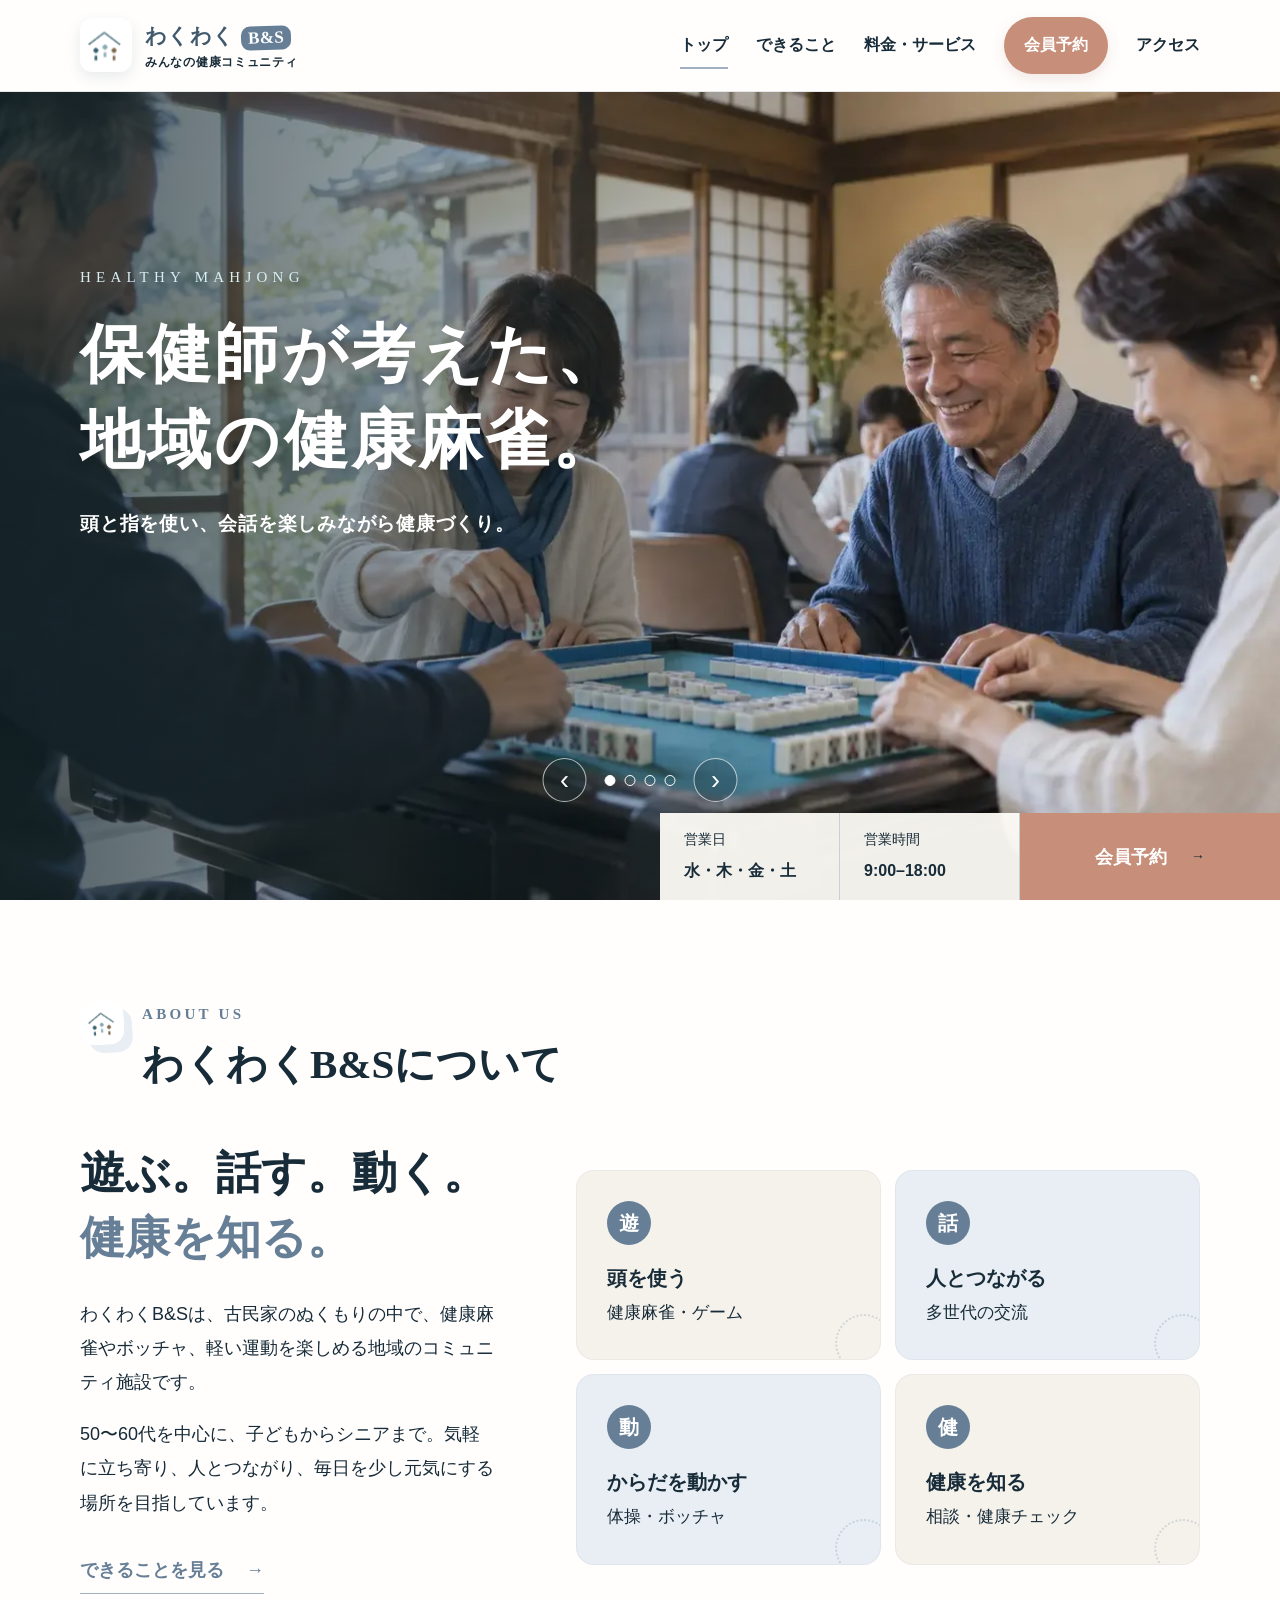
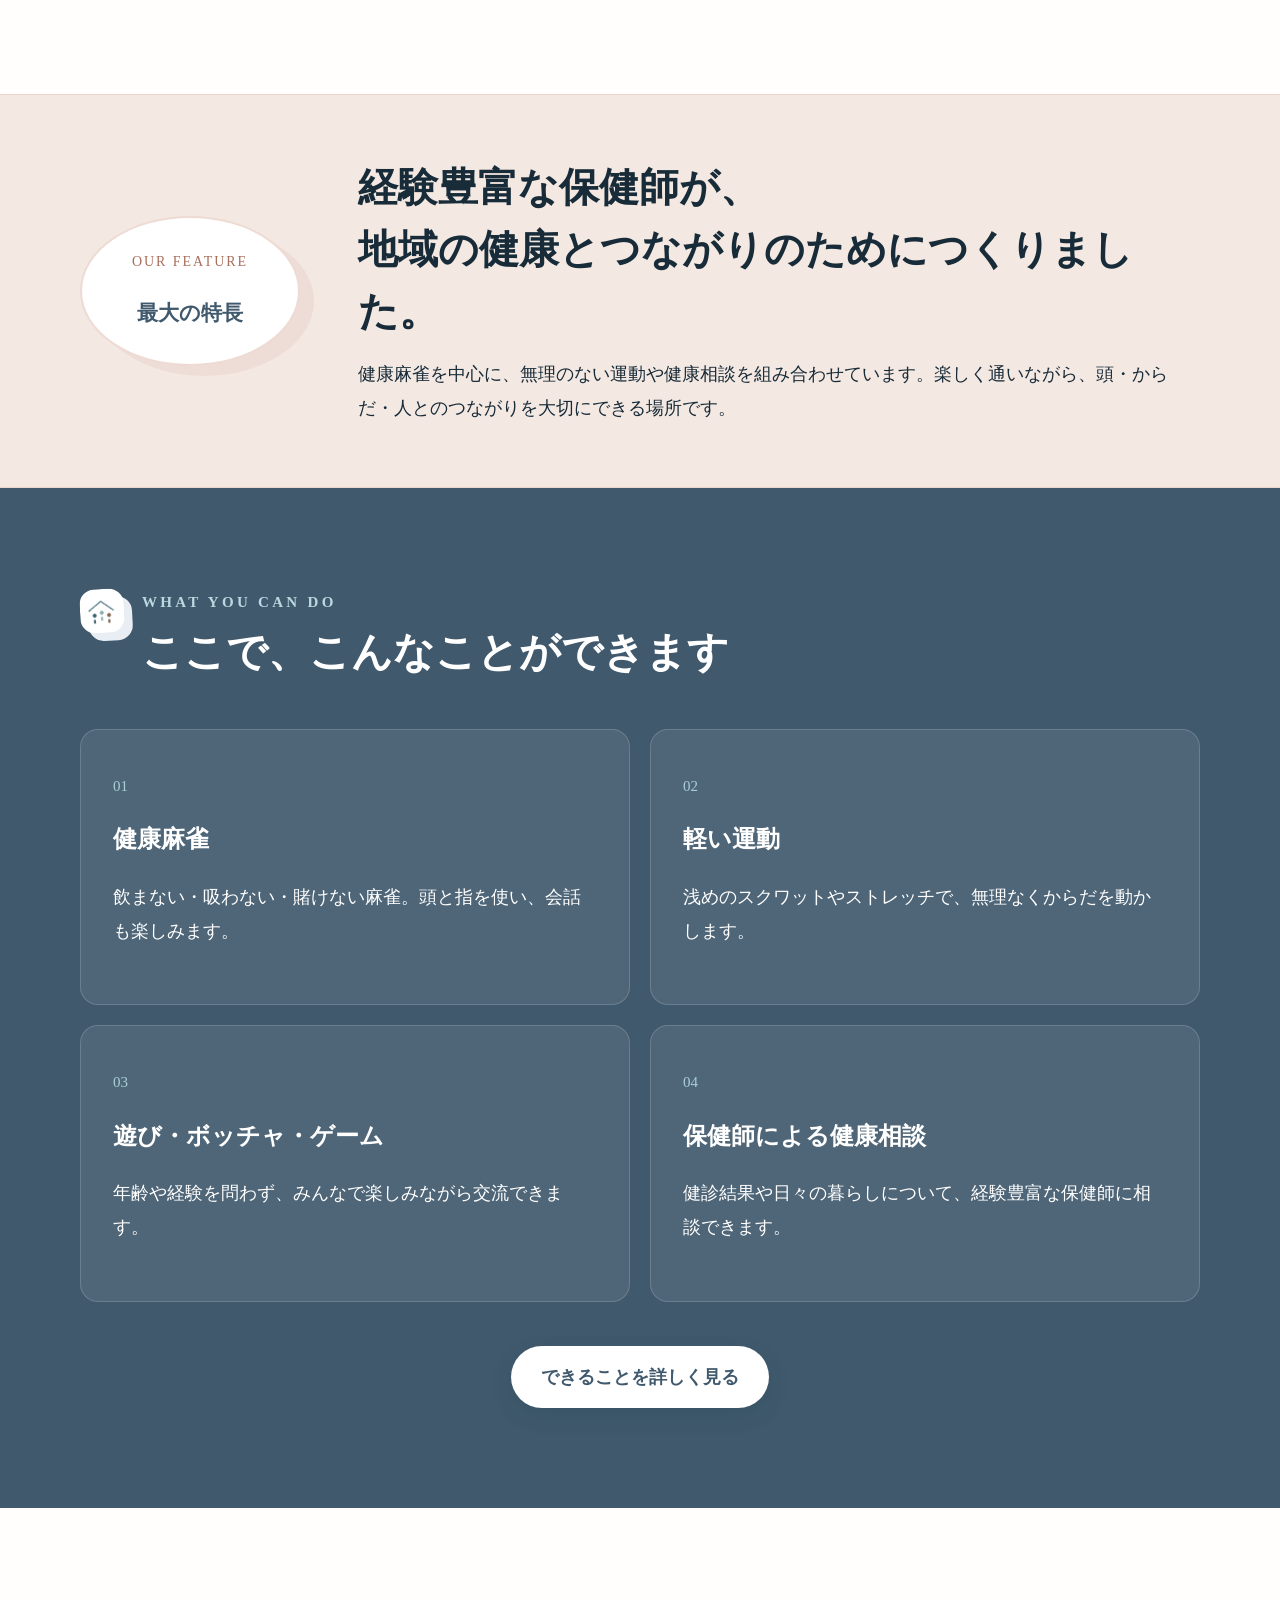
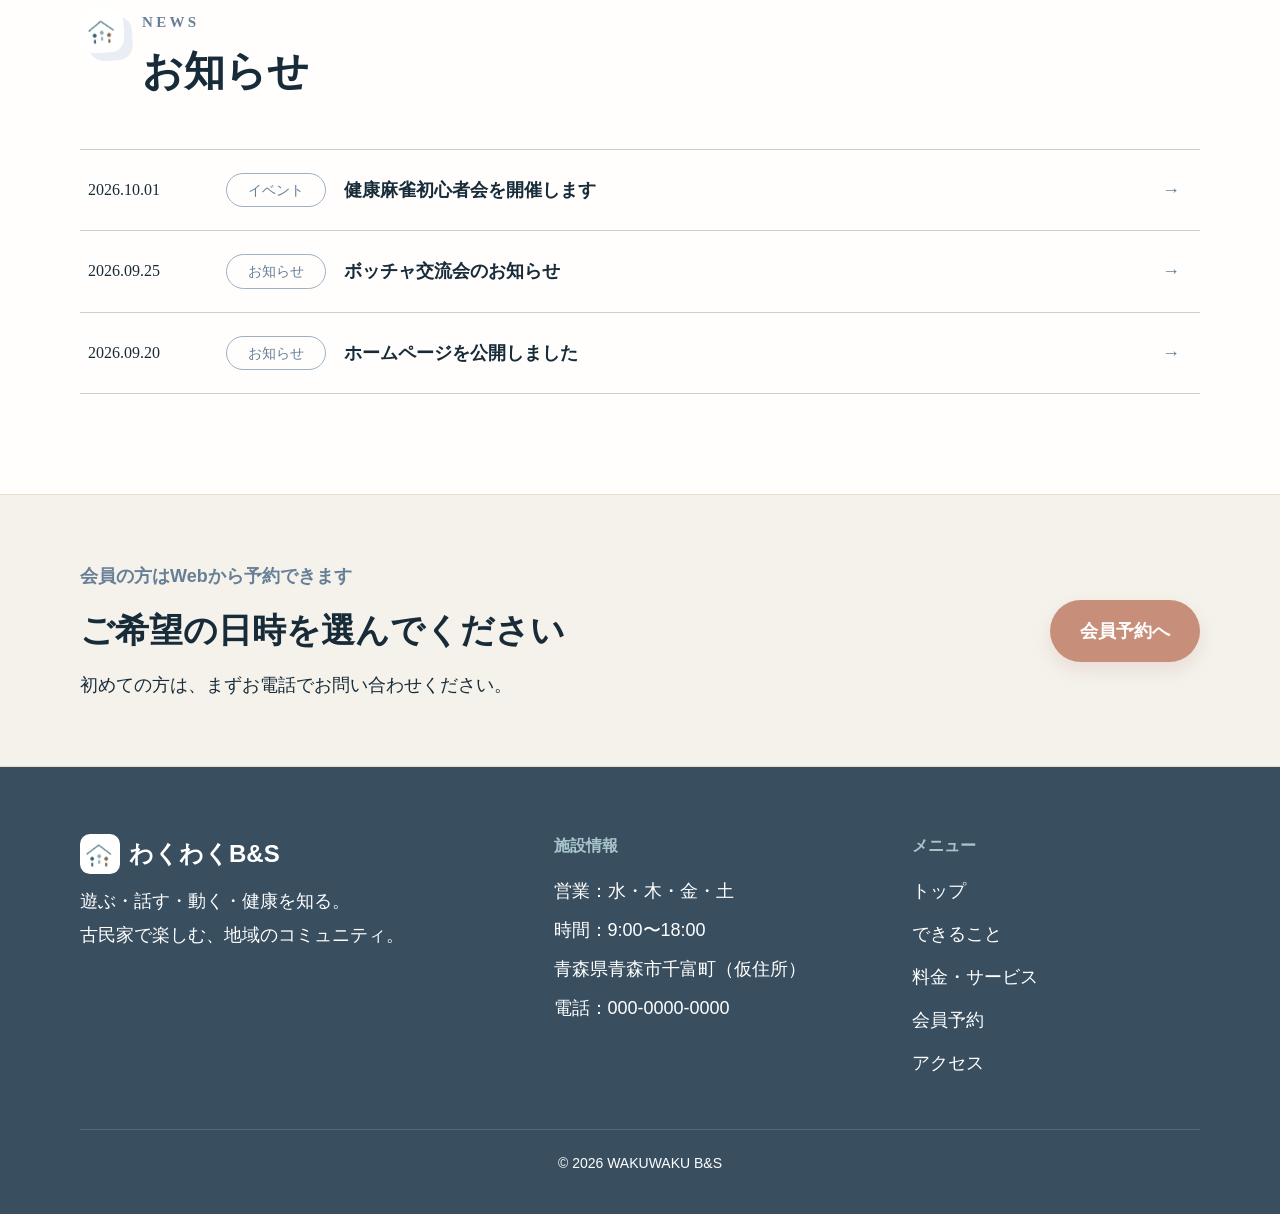
==== index.html @ cbdeb1fb "v3" ====
<!doctype html>
<html lang="ja">
<head>
  <meta charset="utf-8">
  <meta name="viewport" content="width=device-width,initial-scale=1">
  <meta name="description" content="遊ぶ・話す・動く・健康を知る。古民家で楽しむ地域コミュニティ施設、わくわくB&S。">
  <title>わくわくB&S｜遊ぶ・つながる・健康になる</title>
  <link rel="icon" type="image/png" href="images/logo.png">
  <link rel="stylesheet" href="css/style.css">
</head>
<body data-page="home">
  <a class="skip-link" href="#main">本文へ移動</a>
  <header id="siteHeader"></header>
  <main id="main">
    <section class="hero" aria-label="施設の紹介スライド">
      <div class="hero-slide is-active" data-slide style="--hero:url('../images/main01.webp')">
        <div class="hero-copy"><p class="hero-kicker">HEALTHY MAHJONG</p><h1>保健師が考えた、<br>地域の健康麻雀。</h1><p>頭と指を使い、会話を楽しみながら健康づくり。</p></div>
      </div>
      <div class="hero-slide" data-slide style="--hero:url('../images/main02.webp')">
        <div class="hero-copy"><p class="hero-kicker">CONNECT</p><h2>世代をこえて、<br>つながる居場所。</h2><p>子どもからシニアまで、自然と笑顔が集まります。</p></div>
      </div>
      <div class="hero-slide" data-slide style="--hero:url('../images/main03.webp')">
        <div class="hero-copy"><p class="hero-kicker">MOVE</p><h2>できる範囲で、<br>気持ちよく動く。</h2><p>遊びの合間に、約4分のやさしい体操。</p></div>
      </div>
      <div class="hero-slide" data-slide style="--hero:url('../images/main04.webp')">
        <div class="hero-copy"><p class="hero-kicker">ENJOY</p><h2>いくつになっても、<br>夢中になれる。</h2><p>ボッチャで楽しく、からだと心を元気に。</p></div>
      </div>
      <div class="hero-controls" aria-label="スライド操作">
        <button class="hero-arrow prev" type="button" aria-label="前の画像">‹</button>
        <div class="hero-dots" role="tablist" aria-label="画像を選ぶ"></div>
        <button class="hero-arrow next" type="button" aria-label="次の画像">›</button>
      </div>
      <div class="hero-quick">
        <div><span>営業日</span><strong>水・木・金・土</strong></div>
        <div><span>営業時間</span><strong>9:00–18:00</strong></div>
        <a href="reservation.html">会員予約 <span>→</span></a>
      </div>
    </section>

    <section class="intro section wrap">
      <div class="section-heading"><p>ABOUT US</p><h2>わくわくB&Sについて</h2></div>
      <div class="intro-grid">
        <div class="intro-copy">
          <p class="lead">遊ぶ。話す。動く。<br><em>健康を知る。</em></p>
          <p>わくわくB&Sは、古民家のぬくもりの中で、健康麻雀やボッチャ、軽い運動を楽しめる地域のコミュニティ施設です。</p>
          <p>50〜60代を中心に、子どもからシニアまで。気軽に立ち寄り、人とつながり、毎日を少し元気にする場所を目指しています。</p>
          <a class="text-link" href="activity.html">できることを見る <span>→</span></a>
        </div>
        <div class="four-values" aria-label="施設の4つの特徴">
          <article><b>遊</b><h3>頭を使う</h3><p>健康麻雀・ゲーム</p></article>
          <article><b>話</b><h3>人とつながる</h3><p>多世代の交流</p></article>
          <article><b>動</b><h3>からだを動かす</h3><p>体操・ボッチャ</p></article>
          <article><b>健</b><h3>健康を知る</h3><p>相談・健康チェック</p></article>
        </div>
      </div>
    </section>

    <section class="nurse-feature">
      <div class="wrap nurse-feature-inner">
        <div class="nurse-feature-label"><span>OUR FEATURE</span><strong>最大の特長</strong></div>
        <div><h2>経験豊富な保健師が、<br>地域の健康とつながりのためにつくりました。</h2><p>健康麻雀を中心に、無理のない運動や健康相談を組み合わせています。楽しく通いながら、頭・からだ・人とのつながりを大切にできる場所です。</p></div>
      </div>
    </section>

    <section class="activity-preview section">
      <div class="wrap">
        <div class="section-heading light"><p>WHAT YOU CAN DO</p><h2>ここで、こんなことができます</h2></div>
        <div class="activity-cards">
          <article><span>01</span><h3>健康麻雀</h3><p>飲まない・吸わない・賭けない麻雀。頭と指を使い、会話も楽しみます。</p></article>
          <article><span>02</span><h3>軽い運動</h3><p>浅めのスクワットやストレッチで、無理なくからだを動かします。</p></article>
          <article><span>03</span><h3>遊び・ボッチャ・ゲーム</h3><p>年齢や経験を問わず、みんなで楽しみながら交流できます。</p></article>
          <article><span>04</span><h3>保健師による健康相談</h3><p>健診結果や日々の暮らしについて、経験豊富な保健師に相談できます。</p></article>
        </div>
        <p class="center"><a class="button button-light" href="activity.html">できることを詳しく見る</a></p>
      </div>
    </section>

    <section class="news section wrap">
      <div class="section-heading"><p>NEWS</p><h2>お知らせ</h2></div>
      <div class="news-list">
        <a href="#"><time datetime="2026-10-01">2026.10.01</time><span class="tag">イベント</span><strong>健康麻雀初心者会を開催します</strong><i>→</i></a>
        <a href="#"><time datetime="2026-09-25">2026.09.25</time><span class="tag">お知らせ</span><strong>ボッチャ交流会のお知らせ</strong><i>→</i></a>
        <a href="#"><time datetime="2026-09-20">2026.09.20</time><span class="tag">お知らせ</span><strong>ホームページを公開しました</strong><i>→</i></a>
      </div>
    </section>

    <section class="visit-cta">
      <div class="wrap visit-grid"><div><p>会員の方はWebから予約できます</p><h2>ご希望の日時を選んでください</h2><span>初めての方は、まずお電話でお問い合わせください。</span></div><a class="button" href="reservation.html">会員予約へ</a></div>
    </section>
  </main>
  <footer id="siteFooter"></footer>
  <script src="js/main.js"></script>
</body>
</html>
---- css/style.css ----
:root{--blue:#6f9faf;--blue-dark:#315e6d;--blue-deep:#214653;--blue-pale:#dcebee;--cream:#f6f1e7;--paper:#fffdf8;--brown:#694f3c;--ink:#26363a;--muted:#657579;--line:#d9dedb;--radius:18px;--shadow:0 15px 40px rgba(36,58,63,.12);--wrap:min(1120px,calc(100% - 40px))}*{box-sizing:border-box}html{scroll-behavior:smooth}body{margin:0;color:var(--ink);background:var(--paper);font-family:"Yu Gothic","Hiragino Kaku Gothic ProN",Meiryo,sans-serif;font-size:16px;line-height:1.8}img{max-width:100%;display:block}a{color:inherit;text-decoration:none}button,input,select,textarea{font:inherit}.wrap{width:var(--wrap);margin-inline:auto}.skip-link{position:fixed;z-index:999;left:16px;top:-80px;background:#fff;padding:12px 18px}.skip-link:focus{top:12px}.site-header{height:92px;background:rgba(255,253,248,.96);display:flex;align-items:center;position:relative;z-index:50;border-bottom:1px solid rgba(49,94,109,.1)}.header-inner{width:var(--wrap);margin:auto;display:flex;align-items:center;gap:32px}.logo{display:flex;align-items:center;gap:11px;margin-right:auto;color:var(--blue-deep)}.logo-mark{width:45px;height:45px;border-radius:14px;background:var(--blue);display:grid;place-items:center;color:#fff;font-weight:700;font-size:21px}.logo strong{font-size:20px;letter-spacing:.03em}.logo small{display:block;font-size:10px;color:var(--muted);line-height:1.2;letter-spacing:.08em}.global-nav{display:flex;align-items:center;gap:28px}.global-nav a{font-weight:700;font-size:15px;position:relative;white-space:nowrap}.global-nav a::after{content:"";height:2px;background:var(--blue);position:absolute;left:0;right:100%;bottom:-8px;transition:.25s}.global-nav a:hover::after,.global-nav a[aria-current="page"]::after{right:0}.header-reserve{background:var(--blue-dark);color:#fff!important;padding:13px 20px;border-radius:999px}.header-reserve::after{display:none}.menu-toggle{display:none;border:0;background:transparent;width:48px;height:48px;font-size:24px}.hero{height:calc(100vh - 92px);min-height:650px;max-height:820px;position:relative;overflow:hidden;background:#244}.hero-slide{position:absolute;inset:0;opacity:0;visibility:hidden;transform:scale(1.03);transition:opacity .9s,transform 6s;background-image:linear-gradient(90deg,rgba(16,34,38,.7) 0%,rgba(17,38,43,.32) 43%,rgba(17,38,43,0) 72%),var(--hero);background-size:cover;background-position:center}.hero-slide.is-active{opacity:1;visibility:visible;transform:scale(1)}.hero-copy{width:var(--wrap);margin:auto;padding-top:clamp(130px,19vh,200px);color:#fff}.hero-kicker{font-family:Georgia,serif;font-size:14px;letter-spacing:.35em;margin:0 0 20px;color:#d7eef3}.hero-copy h1,.hero-copy h2{font-family:"Yu Mincho","Hiragino Mincho ProN",serif;font-size:clamp(40px,5vw,68px);font-weight:600;line-height:1.35;letter-spacing:.05em;margin:0 0 22px;text-shadow:0 2px 15px rgba(0,0,0,.25)}.hero-copy p:last-child{font-size:18px;font-weight:600;letter-spacing:.04em}.hero-controls{position:absolute;z-index:3;left:50%;bottom:98px;transform:translateX(-50%);display:flex;align-items:center;gap:18px;color:#fff}.hero-arrow{border:1px solid rgba(255,255,255,.65);width:44px;height:44px;border-radius:50%;background:rgba(18,45,53,.25);color:#fff;font-size:27px;line-height:1;cursor:pointer}.hero-dots{display:flex;gap:9px}.hero-dots button{width:11px;height:11px;border:1px solid #fff;border-radius:50%;background:transparent;padding:0;cursor:pointer}.hero-dots button[aria-selected="true"]{background:#fff}.hero-quick{position:absolute;z-index:4;right:0;bottom:0;display:grid;grid-template-columns:180px 180px 260px;min-height:82px}.hero-quick>div{background:rgba(255,253,248,.94);padding:13px 24px;border-right:1px solid var(--line)}.hero-quick span{display:block;font-size:12px;color:var(--muted)}.hero-quick strong{font-size:16px}.hero-quick>a{display:flex;align-items:center;justify-content:center;gap:24px;background:var(--blue-dark);color:#fff;font-weight:700;font-size:17px}.section{padding:100px 0}.section-heading{margin-bottom:48px}.section-heading p,.eyebrow{margin:0 0 7px;color:var(--blue-dark);font-family:Georgia,serif;font-weight:700;font-size:13px;letter-spacing:.22em}.section-heading h2{font-family:"Yu Mincho","Hiragino Mincho ProN",serif;font-size:clamp(28px,3.2vw,42px);font-weight:600;margin:0;line-height:1.4}.intro-grid{display:grid;grid-template-columns:.8fr 1.2fr;gap:80px;align-items:center}.intro-copy .lead{font-family:"Yu Mincho","Hiragino Mincho ProN",serif;font-size:clamp(28px,3.5vw,46px);font-weight:600;line-height:1.45;margin:0 0 26px}.intro-copy .lead em{color:var(--blue-dark);font-style:normal}.intro-copy>p:not(.lead){color:var(--muted)}.text-link{display:inline-flex;gap:22px;margin-top:15px;color:var(--blue-dark);font-weight:700;border-bottom:1px solid var(--blue);padding-bottom:6px}.four-values{display:grid;grid-template-columns:1fr 1fr;gap:14px}.four-values article{background:var(--cream);padding:30px;border-radius:var(--radius);min-height:190px}.four-values article:nth-child(2),.four-values article:nth-child(3){background:var(--blue-pale)}.four-values b{display:grid;place-items:center;width:44px;height:44px;border-radius:50%;background:var(--blue-dark);color:#fff;font-family:serif;font-size:20px}.four-values h3{margin:14px 0 0;font-size:18px}.four-values p{margin:0;color:var(--muted);font-size:14px}.activity-preview{background:var(--blue-deep);color:#fff;position:relative}.section-heading.light p{color:#b9d8df}.activity-cards{display:grid;grid-template-columns:repeat(3,1fr);gap:20px}.activity-cards article{padding:38px 32px;background:rgba(255,255,255,.08);border:1px solid rgba(255,255,255,.16);border-radius:var(--radius)}.activity-cards span{font-family:Georgia,serif;color:#a9ced6}.activity-cards h3{font-size:21px;margin:14px 0 10px}.activity-cards p{color:#d5e2e4}.center{text-align:center;margin:44px 0 0}.button{display:inline-flex;align-items:center;justify-content:center;min-height:58px;padding:14px 30px;border-radius:999px;border:0;background:var(--blue-dark);color:#fff;font-weight:700;cursor:pointer;box-shadow:0 8px 20px rgba(30,69,80,.18)}.button:hover{background:var(--blue-deep)}.button-light{background:#fff;color:var(--blue-deep)}.news-list{border-top:1px solid var(--line)}.news-list a{display:grid;grid-template-columns:120px 100px 1fr 30px;align-items:center;gap:18px;padding:23px 8px;border-bottom:1px solid var(--line)}.news-list time{font-family:Georgia,serif;color:var(--muted)}.tag{font-size:12px;text-align:center;padding:2px 8px;border:1px solid var(--blue);color:var(--blue-dark);border-radius:999px}.news-list i{font-style:normal;color:var(--blue-dark)}.visit-cta{background:var(--cream);padding:64px 0;border-block:1px solid #e7ddca}.visit-grid{display:flex;align-items:center;justify-content:space-between;gap:40px}.visit-grid p{margin:0;color:var(--blue-dark);font-weight:700}.visit-grid h2{font-family:"Yu Mincho",serif;font-size:34px;margin:5px 0}.visit-grid span{color:var(--muted)}.site-footer{background:#1e363e;color:#dbe5e7;padding:64px 0 24px}.footer-grid{display:grid;grid-template-columns:1.4fr 1fr 1fr;gap:70px}.footer-logo{font-size:24px;font-weight:700;color:#fff}.footer-grid h3{font-size:14px;color:#a9c5cb;margin:0 0 12px}.footer-grid p{margin:0 0 5px}.footer-links{display:grid;gap:9px}.copyright{text-align:center;border-top:1px solid rgba(255,255,255,.14);padding-top:20px;margin-top:48px;font-size:12px;color:#99b0b5}.page-hero{background:linear-gradient(135deg,var(--blue-deep),var(--blue-dark));color:#fff;padding:86px 0 78px;position:relative;overflow:hidden}.page-hero::after{content:"";position:absolute;width:340px;height:340px;border:1px solid rgba(255,255,255,.16);border-radius:50%;right:-40px;top:-150px}.page-hero p{font-family:Georgia,serif;letter-spacing:.3em;color:#b7d8df;margin:0}.page-hero h1{font-family:"Yu Mincho",serif;font-size:clamp(38px,5vw,58px);margin:8px 0 10px}.page-hero span{color:#d9e7e9}.page-intro{max-width:760px;margin:0 auto 68px;text-align:center}.page-intro h2{font-family:"Yu Mincho",serif;font-size:clamp(30px,4vw,44px);line-height:1.5;margin:10px 0 18px}.page-intro>p:last-child{color:var(--muted)}.feature-list{display:grid;gap:22px}.feature-list article{display:grid;grid-template-columns:100px 1fr;gap:24px;padding:38px 42px;background:#fff;border:1px solid var(--line);border-radius:var(--radius);box-shadow:0 8px 24px rgba(37,64,70,.05)}.feature-number{font-family:Georgia,serif;font-size:38px;color:var(--blue)}.feature-list h3{font-size:28px;margin:0 0 10px}.feature-list p{color:var(--muted)}.chip-list{display:flex;flex-wrap:wrap;gap:8px;list-style:none;padding:0;margin:16px 0 0}.chip-list li{background:var(--blue-pale);color:var(--blue-deep);padding:5px 13px;border-radius:999px;font-size:14px}.price-grid{display:grid;grid-template-columns:repeat(3,1fr);gap:20px;align-items:stretch;margin-bottom:28px}.price-grid article{position:relative;text-align:center;border:1px solid var(--line);border-radius:var(--radius);padding:38px 20px;background:#fff}.price-grid article.recommended{border:3px solid var(--blue);transform:translateY(-10px)}.price-grid article>b{position:absolute;top:-15px;left:50%;transform:translateX(-50%);background:var(--blue);color:#fff;padding:3px 18px;border-radius:999px;font-size:13px}.price-grid span{color:var(--muted);font-size:14px}.price-grid h3{margin:7px 0;font-size:22px}.price-grid strong{font-family:Georgia,serif;color:var(--blue-dark);font-size:44px}.price-grid small{font-family:inherit;font-size:16px}.member-card{display:grid;grid-template-columns:1.1fr .9fr;gap:50px;align-items:center;padding:40px 46px;border-radius:var(--radius);background:var(--blue-deep);color:#fff}.member-card h2{font-size:32px;margin:0}.member-card p{color:#cfdee1}.member-price{text-align:right}.member-price strong{display:block;font-size:32px}.member-price small{font-size:15px}.member-price span{color:#bad0d5}.note{text-align:center;color:var(--muted);font-size:14px}.services{background:var(--cream)}.service-grid{display:grid;grid-template-columns:repeat(4,1fr);gap:16px}.service-grid article{background:#fff;padding:30px 24px;border-radius:var(--radius)}.service-grid>article>span{font-size:30px}.service-grid h3{font-size:18px}.service-grid p{color:var(--muted);font-size:15px}.form-layout,.contact-layout{display:grid;grid-template-columns:340px 1fr;gap:60px;align-items:start}.form-guide{position:sticky;top:30px}.form-guide h2{font-family:"Yu Mincho",serif;font-size:34px}.form-guide ol{list-style:none;padding:0;margin:30px 0}.form-guide li{display:flex;gap:14px;margin:20px 0}.form-guide li>b{display:grid;place-items:center;flex:0 0 34px;height:34px;border-radius:50%;background:var(--blue);color:#fff}.form-guide li strong,.form-guide li small{display:block}.form-guide li small{color:var(--muted)}.mini-info{padding:20px;background:var(--blue-pale);border-radius:14px}.mini-info p{margin:5px 0 0}.main-form{background:#fff;border:1px solid var(--line);border-radius:var(--radius);padding:40px;box-shadow:var(--shadow)}.main-form fieldset{border:0;padding:0;margin:0 0 28px}.main-form legend,.main-form>fieldset>legend{font-weight:700;margin-bottom:10px}.radio-row{display:flex;gap:12px}.radio-row label{flex:1;border:1px solid var(--line);padding:14px;border-radius:12px}.field-grid{display:grid;grid-template-columns:1fr 1fr;gap:22px}.field-grid>label{display:grid;gap:6px;font-weight:700}.field-grid .wide{grid-column:1/-1}.field-grid input,.field-grid select,.field-grid textarea{width:100%;border:1px solid #bcc9ca;border-radius:10px;padding:13px 14px;background:#fff}.field-grid input:focus,.field-grid select:focus,.field-grid textarea:focus{outline:3px solid rgba(111,159,175,.25);border-color:var(--blue-dark)}.field-grid em{display:inline;color:#fff;background:#b85a52;border-radius:4px;padding:1px 6px;font-size:11px;font-style:normal;margin-left:5px}.checks{display:flex!important;flex-wrap:wrap;gap:10px 22px}.checks label{font-weight:400}.privacy-note{background:var(--cream);padding:14px 16px;border-radius:10px;color:var(--muted);font-size:14px}.form-button{width:100%}.form-status{text-align:center;color:var(--blue-dark);font-weight:700}.contact-info{padding:30px;background:var(--blue-pale);border-radius:var(--radius)}.phone{display:block;font-family:Georgia,serif;font-size:36px;color:var(--blue-deep);font-weight:700;line-height:1.3}.contact-info dl{margin:30px 0 0}.contact-info dl>div{border-top:1px solid rgba(49,94,109,.2);padding:16px 0}.contact-info dt{font-weight:700}.contact-info dd{margin:3px 0 0;color:var(--muted)}
@media(max-width:960px){.site-header{height:76px}.menu-toggle{display:block}.global-nav{display:none;position:absolute;top:76px;left:0;right:0;background:var(--paper);padding:20px;box-shadow:var(--shadow);flex-direction:column;align-items:stretch}.global-nav.is-open{display:flex}.global-nav a{padding:8px}.hero{height:730px;min-height:0}.hero-slide{background-image:linear-gradient(90deg,rgba(16,34,38,.72),rgba(17,38,43,.12)),var(--hero)}.hero-copy{padding-top:160px}.hero-quick{grid-template-columns:1fr 1fr;left:20px;right:20px}.hero-quick>a{grid-column:1/-1;min-height:58px}.intro-grid{grid-template-columns:1fr;gap:40px}.activity-cards,.price-grid{grid-template-columns:1fr}.price-grid article.recommended{transform:none}.service-grid{grid-template-columns:1fr 1fr}.form-layout,.contact-layout{grid-template-columns:1fr}.form-guide{position:static}.footer-grid{grid-template-columns:1fr 1fr}.footer-grid>div:first-child{grid-column:1/-1}}
@media(max-width:640px){:root{--wrap:calc(100% - 32px)}body{font-size:16px}.logo small{display:none}.logo strong{font-size:17px}.hero{height:690px}.hero-slide{background-position:60% center}.hero-copy{padding-top:110px}.hero-copy h1,.hero-copy h2{font-size:36px}.hero-copy p:last-child{font-size:15px;max-width:300px}.hero-controls{bottom:168px}.hero-quick{grid-template-columns:1fr 1fr;left:0;right:0}.hero-quick>div{padding:10px 14px}.hero-quick strong{font-size:14px}.section{padding:72px 0}.four-values{grid-template-columns:1fr 1fr}.four-values article{padding:20px;min-height:165px}.activity-cards{grid-template-columns:1fr}.news-list a{grid-template-columns:105px 1fr;gap:6px 10px}.news-list .tag{grid-column:2}.news-list strong{grid-column:1/-1}.news-list i{display:none}.visit-grid{align-items:flex-start;flex-direction:column}.visit-grid h2{font-size:28px}.visit-grid .button{width:100%}.footer-grid{grid-template-columns:1fr;gap:36px}.footer-grid>div:first-child{grid-column:auto}.page-hero{padding:60px 0}.feature-list article{grid-template-columns:1fr;padding:28px 24px}.feature-number{font-size:28px}.member-card{grid-template-columns:1fr;padding:30px 24px}.member-price{text-align:left}.service-grid{grid-template-columns:1fr}.field-grid{grid-template-columns:1fr}.main-form{padding:26px 20px}.radio-row{flex-direction:column}.form-layout,.contact-layout{gap:35px}.phone{font-size:30px}}
@media(prefers-reduced-motion:reduce){*,*::before,*::after{scroll-behavior:auto!important;transition:none!important;animation:none!important}}

/* Ver.2 visual refinement: soft blue identity, readable type, gentle accents */
:root{
  --blue:#A0B0C0;
  --blue-dark:#667f96;
  --blue-deep:#40596d;
  --blue-pale:#e8eef3;
  --accent:#c78f7a;
  --accent-dark:#a96f5b;
  --accent-pale:#f4e8e2;
  --cream:#f5f2ec;
  --ink:#2f3e49;
  --muted:#586b78;
  --line:#d6dee4;
}

body{font-size:17px;background:#fffefd}
.site-header{background:rgba(255,254,253,.97);border-bottom-color:rgba(64,89,109,.13)}
.logo{gap:13px}
.logo-mark{width:52px;height:54px;border-radius:12px;background:#fff;box-shadow:0 5px 14px rgba(64,89,109,.12);overflow:hidden;padding:4px;flex:0 0 auto}
.logo-mark img{width:100%;height:100%;object-fit:contain}
.logo-type{display:block}
.logo-type strong{font-size:21px;line-height:1.25;letter-spacing:.02em;font-weight:800}
.logo-type strong em{display:inline-block;font-style:normal;color:#fff;background:var(--blue-dark);padding:1px 7px 2px;border-radius:9px;font-family:Georgia,serif;font-size:17px;transform:rotate(-2deg)}
.logo-type small{display:block!important;font-size:12px;line-height:1.35;letter-spacing:.06em;color:var(--muted);font-weight:700}
.global-nav a{font-size:16px}
.header-reserve{background:var(--accent)!important;color:#fff!important;box-shadow:0 5px 14px rgba(169,111,91,.16)}
.header-reserve:hover{background:var(--accent-dark)!important}
.hero-kicker{font-size:15px}
.hero-copy p:last-child{font-size:19px}
.hero-quick span{font-size:14px}
.hero-quick>a{background:var(--accent);font-size:18px}
.hero-quick>a:hover{background:var(--accent-dark)}
.section-heading{position:relative;padding-left:62px}
.section-heading::before{content:"";position:absolute;left:0;top:1px;width:44px;height:44px;border-radius:15px;background:#fff url('../images/logo.png') center/35px auto no-repeat;box-shadow:8px 8px 0 var(--blue-pale);transform:rotate(-3deg)}
.section-heading p,.eyebrow{font-size:15px}
.four-values article{position:relative;overflow:hidden;border:1px solid rgba(102,127,150,.08)}
.four-values article::after{content:"";position:absolute;width:54px;height:54px;border:2px dotted rgba(102,127,150,.24);border-radius:50%;right:-13px;bottom:-13px}
.four-values p{font-size:16px}
.activity-cards span{font-size:15px}
.activity-cards p{font-size:16px}
.tag{font-size:14px;padding:3px 10px}
.visit-cta a[href="reservation.html"].button{background:var(--accent);box-shadow:0 8px 20px rgba(169,111,91,.16)}
.visit-cta a[href="reservation.html"].button:hover{background:var(--accent-dark)}
.site-footer{background:#394f60}
.footer-logo{display:inline-flex;align-items:center;gap:9px}
.footer-logo-mark{display:grid;place-items:center;width:40px;height:40px;border-radius:10px;background:#fff;padding:3px;overflow:hidden}
.footer-logo-mark img{width:100%;height:100%;object-fit:contain}
.footer-grid h3{font-size:16px}
.copyright{font-size:14px}
.page-hero{background:linear-gradient(135deg,#536d83,var(--blue))}
.page-hero .wrap{position:relative;z-index:1}
.page-hero .wrap::before{content:"";position:absolute;right:5%;top:-45px;width:150px;height:150px;border:3px solid rgba(255,255,255,.1);border-radius:44% 56% 51% 49%;transform:rotate(-8deg)}
.page-hero p{font-size:15px;color:#edf3f7}
.page-hero span{font-size:17px;color:#fff}
.price-grid span,.note{font-size:15px}
.price-grid article>b{font-size:14px}
.service-grid p{font-size:16px}
.form-guide li small{font-size:15px}
.privacy-note{font-size:15px}
.field-grid em{font-size:13px}
body[data-page="reservation"] .form-button{background:var(--accent);box-shadow:0 8px 20px rgba(169,111,91,.18)}
body[data-page="reservation"] .form-button:hover{background:var(--accent-dark)}
.main-form em{background:var(--accent-dark)}

/* Readability and production content */
body{font-size:18px;line-height:1.9}
.intro-copy>p:not(.lead),.page-intro>p:last-child,.feature-list p,.activity-cards p,.service-grid p,.member-card p,.contact-info,.main-form,.footer-grid p{font-size:18px}
.four-values p{font-size:17px}
.four-values h3,.service-grid h3{font-size:20px}
.news-list strong{font-size:18px}
.news-list time{font-size:16px}
.chip-list li{font-size:16px;padding:7px 15px}
.field-grid input,.field-grid select,.field-grid textarea{font-size:18px;min-height:54px}
.field-grid textarea{min-height:150px}
.privacy-note,.system-note,.remaining{font-size:16px;line-height:1.8}
.remaining{display:block;margin-top:4px;color:var(--blue-deep);font-weight:700}
.system-note{padding:14px 16px;border-left:4px solid var(--blue);background:var(--blue-pale);border-radius:6px;color:var(--ink)}

/* Lightweight slideshow: opacity only, no continuous zoom */
.hero-slide{transform:none;transition:opacity .45s ease;will-change:opacity}
.hero-slide.is-active{transform:none}

/* Primary differentiator */
.nurse-feature{background:var(--accent-pale);padding:62px 0;border-block:1px solid rgba(169,111,91,.16)}
.nurse-feature-inner{display:grid;grid-template-columns:220px 1fr;gap:58px;align-items:center}
.nurse-feature-label{display:grid;place-items:center;text-align:center;min-height:150px;padding:22px;border-radius:50%;background:#fff;border:2px solid rgba(199,143,122,.32);box-shadow:14px 10px 0 rgba(199,143,122,.12)}
.nurse-feature-label span{font-family:Georgia,serif;letter-spacing:.14em;font-size:14px;color:var(--accent-dark)}
.nurse-feature-label strong{font-size:21px;color:var(--blue-deep)}
.nurse-feature h2{font-family:"Yu Mincho","Hiragino Mincho ProN",serif;font-size:clamp(28px,3.2vw,40px);line-height:1.55;margin:0 0 14px}
.nurse-feature p{font-size:18px;margin:0;color:var(--muted)}

/* Four activity cards */
.activity-cards{grid-template-columns:repeat(2,1fr)}
.activity-cards article{min-height:240px}
.activity-cards h3{font-size:24px}

/* Member-only reservation */
.first-user-notice{padding:24px;background:var(--accent-pale);border-radius:var(--radius);border:1px solid rgba(169,111,91,.18)}
.first-user-notice h2{font-size:30px;margin:4px 0 12px}
.first-user-notice p{font-size:17px;margin:0}
.guide-phone{display:inline-block;margin-top:14px;color:var(--accent-dark);font-family:Georgia,serif;font-size:26px;font-weight:700;text-decoration:underline;text-underline-offset:5px}
.form-guide ol{margin-top:34px}
.form-guide li strong{font-size:18px}
.form-guide li small{font-size:16px}
.main-form select:disabled,.main-form input:disabled{background:#eef1f3;color:#6f7a80;cursor:not-allowed}
.form-status{font-size:17px;min-height:1.8em}

@media(max-width:640px){
  .logo-mark{width:44px;height:44px;border-radius:15px}
  .logo-mark>span{font-size:20px}
  .logo-type strong{font-size:17px}
  .logo-type strong em{font-size:14px;padding-inline:5px}
  .logo-type small{font-size:12px!important}
  .section-heading{padding-left:54px}
  .section-heading::before{width:38px;height:38px;font-size:17px}
  .hero-copy p:last-child{font-size:17px}
  .page-hero .wrap::before{font-size:100px;right:0}
  body{font-size:18px}
  .nurse-feature-inner{grid-template-columns:1fr;gap:28px}
  .nurse-feature-label{width:170px;min-height:130px;margin-inline:auto}
  .activity-cards{grid-template-columns:1fr}
  .activity-cards article{min-height:0}
  .intro-copy>p:not(.lead),.page-intro>p:last-child,.feature-list p,.activity-cards p,.service-grid p,.member-card p,.contact-info,.main-form,.footer-grid p{font-size:18px}
}

/* Ver.3: high-contrast readable typography */
:root{--ink:#172b38;--muted:#172b38;--line:#c5d0d8}
body{color:var(--ink);font-family:"BIZ UDPGothic","Yu Gothic Medium","Yu Gothic",Meiryo,sans-serif;font-weight:500}
p,li,dd,dt,small,span{color:inherit}
.intro-copy>p:not(.lead),.page-intro>p:last-child,.feature-list p,.four-values p,
.service-grid p,.member-card p,.nurse-feature p,.visit-grid span,.form-guide li small,
.price-grid span,.note,.contact-info dd,.privacy-note,.copyright{color:var(--ink)}
.activity-cards p,.site-footer p,.site-footer a,.site-footer .copyright{color:#fff}
.member-card p,.member-price span,.page-hero p,.page-hero span{color:#fff}
.hero-quick span{color:var(--ink)}
.service-grid>article>span{display:block;font-size:90px;line-height:1;margin-bottom:22px}

/* Access */
.access-layout{display:grid;grid-template-columns:minmax(300px,.72fr) minmax(0,1.28fr);gap:56px;align-items:start}
.access-copy h2{font-family:"Yu Mincho","Hiragino Mincho ProN",serif;font-size:clamp(30px,3.5vw,42px);line-height:1.5;margin:10px 0 30px}
.access-info{margin:0;border-top:2px solid var(--blue-dark)}
.access-info>div{display:grid;grid-template-columns:105px 1fr;gap:16px;padding:17px 4px;border-bottom:1px solid var(--line)}
.access-info dt{font-weight:800;color:var(--blue-deep)}
.access-info dd{margin:0}
.access-phone{font-family:Georgia,serif;font-weight:800;font-size:24px;color:var(--blue-deep);text-decoration:underline;text-underline-offset:5px}
.access-note{margin-top:24px;padding:18px 20px;background:var(--blue-pale);border-left:5px solid var(--blue-dark);border-radius:8px;font-weight:700}
.access-map{margin:0;background:#fff;border:1px solid var(--line);border-radius:var(--radius);overflow:hidden;box-shadow:var(--shadow)}
.access-map img{width:100%;height:auto}
.access-map figcaption{padding:16px 20px;font-size:16px;font-weight:700;color:var(--ink);background:#fff}
@media(max-width:960px){.access-layout{grid-template-columns:1fr}.access-map{max-width:760px}}
@media(max-width:640px){.service-grid>article>span{font-size:78px}.access-info>div{grid-template-columns:1fr;gap:2px}}
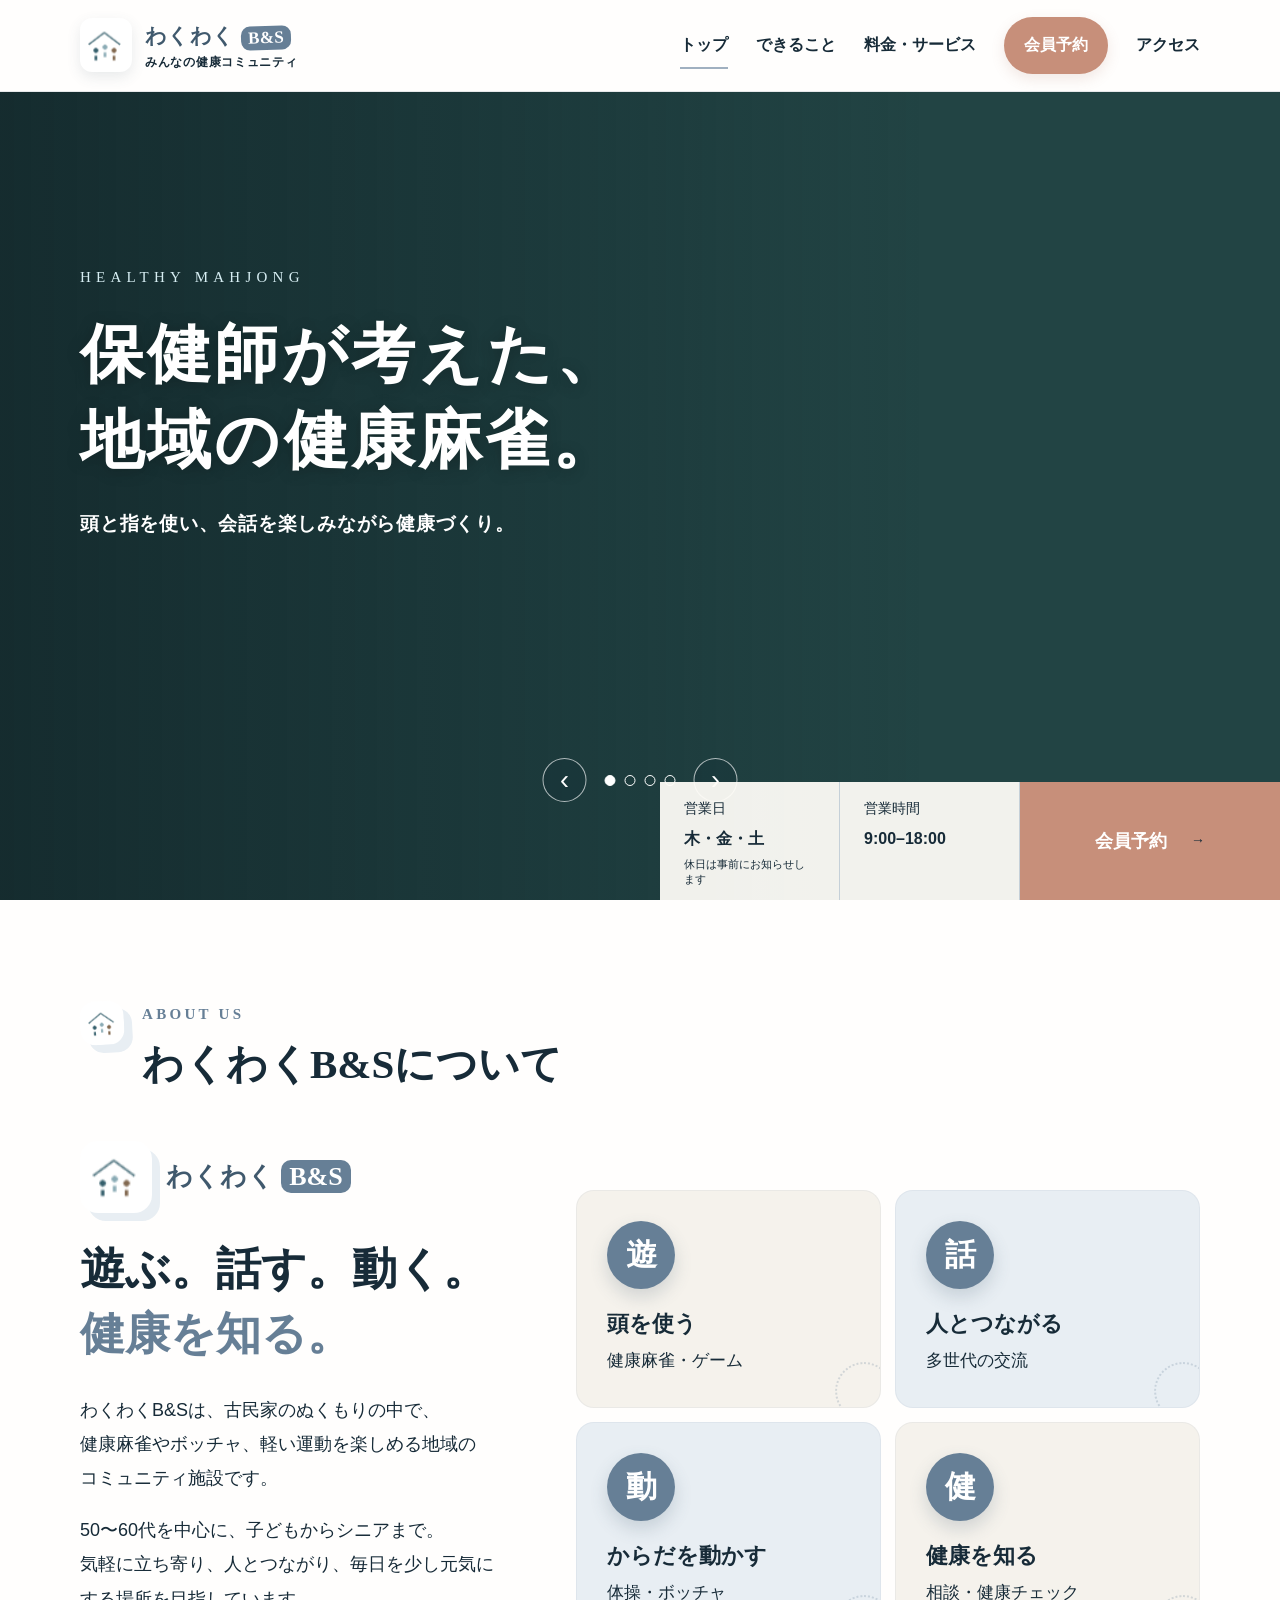
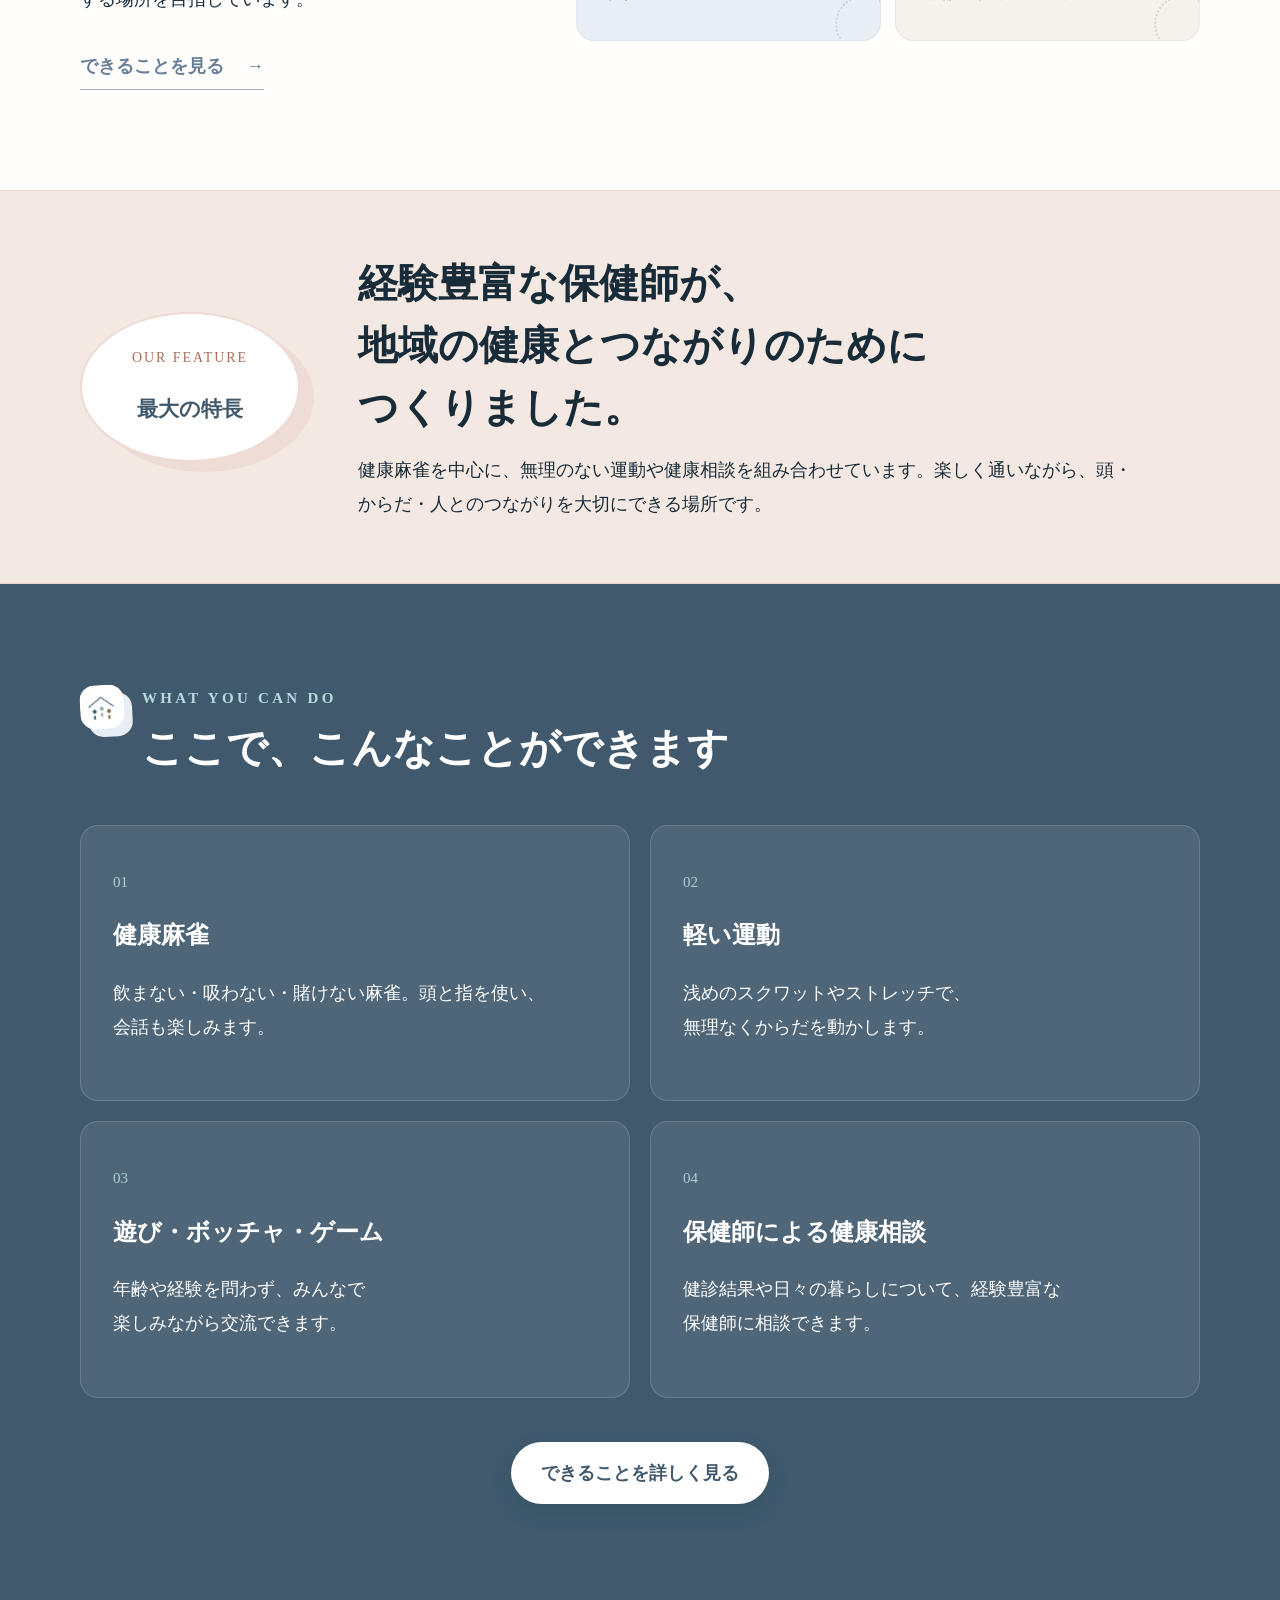
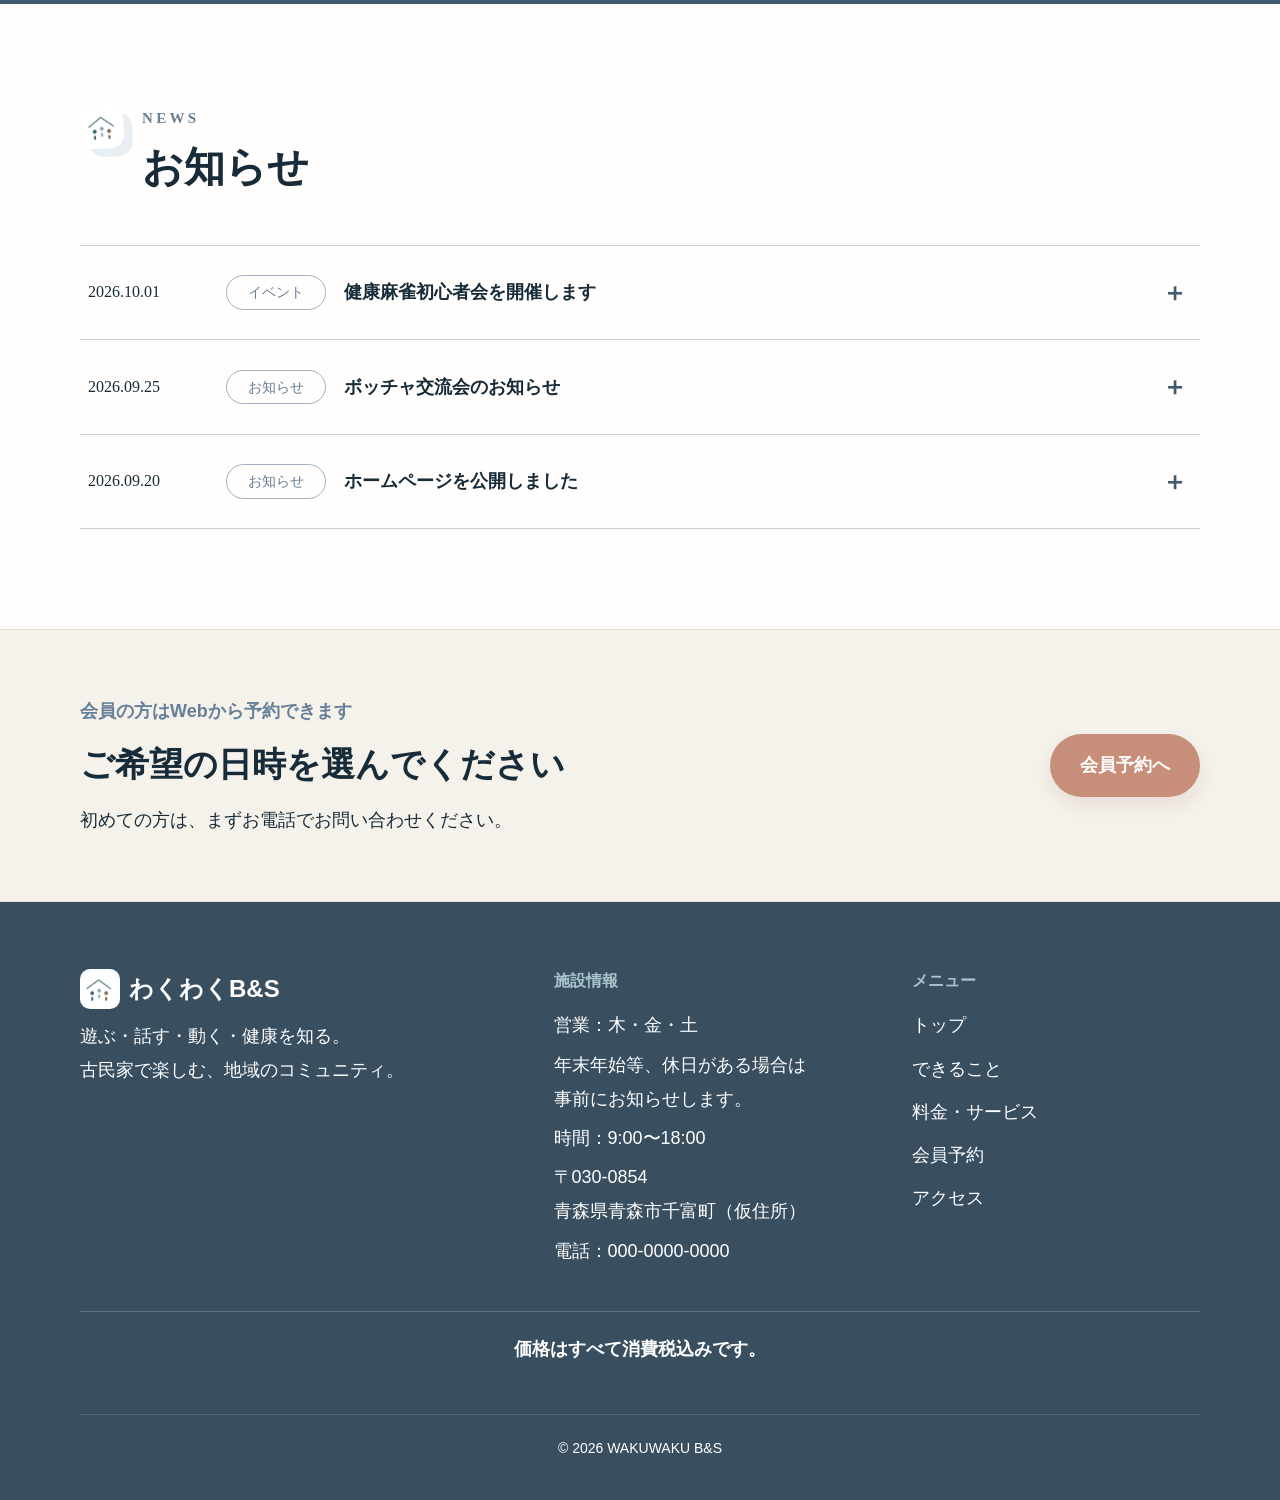
==== commit 3f3afccf: "v4" ====
--- a/index.html
+++ b/index.html
@@ -13,16 +13,16 @@
   <header id="siteHeader"></header>
   <main id="main">
     <section class="hero" aria-label="施設の紹介スライド">
-      <div class="hero-slide is-active" data-slide style="--hero:url('../images/main01.webp')">
+      <div class="hero-slide is-active" data-slide style="--hero:url('images/main01.webp')">
         <div class="hero-copy"><p class="hero-kicker">HEALTHY MAHJONG</p><h1>保健師が考えた、<br>地域の健康麻雀。</h1><p>頭と指を使い、会話を楽しみながら健康づくり。</p></div>
       </div>
-      <div class="hero-slide" data-slide style="--hero:url('../images/main02.webp')">
+      <div class="hero-slide" data-slide style="--hero:url('images/main02.webp')">
         <div class="hero-copy"><p class="hero-kicker">CONNECT</p><h2>世代をこえて、<br>つながる居場所。</h2><p>子どもからシニアまで、自然と笑顔が集まります。</p></div>
       </div>
-      <div class="hero-slide" data-slide style="--hero:url('../images/main03.webp')">
+      <div class="hero-slide" data-slide style="--hero:url('images/main03.webp')">
         <div class="hero-copy"><p class="hero-kicker">MOVE</p><h2>できる範囲で、<br>気持ちよく動く。</h2><p>遊びの合間に、約4分のやさしい体操。</p></div>
       </div>
-      <div class="hero-slide" data-slide style="--hero:url('../images/main04.webp')">
+      <div class="hero-slide" data-slide style="--hero:url('images/main04.webp')">
         <div class="hero-copy"><p class="hero-kicker">ENJOY</p><h2>いくつになっても、<br>夢中になれる。</h2><p>ボッチャで楽しく、からだと心を元気に。</p></div>
       </div>
       <div class="hero-controls" aria-label="スライド操作">
@@ -31,7 +31,7 @@
         <button class="hero-arrow next" type="button" aria-label="次の画像">›</button>
       </div>
       <div class="hero-quick">
-        <div><span>営業日</span><strong>水・木・金・土</strong></div>
+        <div><span>営業日</span><strong>木・金・土</strong><small>休日は事前にお知らせします</small></div>
         <div><span>営業時間</span><strong>9:00–18:00</strong></div>
         <a href="reservation.html">会員予約 <span>→</span></a>
       </div>
@@ -41,6 +41,7 @@
       <div class="section-heading"><p>ABOUT US</p><h2>わくわくB&Sについて</h2></div>
       <div class="intro-grid">
         <div class="intro-copy">
+          <div class="about-brand"><img src="images/logo.png" alt=""><strong>わくわく <em>B&amp;S</em></strong></div>
           <p class="lead">遊ぶ。話す。動く。<br><em>健康を知る。</em></p>
           <p>わくわくB&Sは、古民家のぬくもりの中で、健康麻雀やボッチャ、軽い運動を楽しめる地域のコミュニティ施設です。</p>
           <p>50〜60代を中心に、子どもからシニアまで。気軽に立ち寄り、人とつながり、毎日を少し元気にする場所を目指しています。</p>
@@ -78,9 +79,9 @@
     <section class="news section wrap">
       <div class="section-heading"><p>NEWS</p><h2>お知らせ</h2></div>
       <div class="news-list">
-        <a href="#"><time datetime="2026-10-01">2026.10.01</time><span class="tag">イベント</span><strong>健康麻雀初心者会を開催します</strong><i>→</i></a>
-        <a href="#"><time datetime="2026-09-25">2026.09.25</time><span class="tag">お知らせ</span><strong>ボッチャ交流会のお知らせ</strong><i>→</i></a>
-        <a href="#"><time datetime="2026-09-20">2026.09.20</time><span class="tag">お知らせ</span><strong>ホームページを公開しました</strong><i>→</i></a>
+        <article class="news-item" tabindex="0"><div class="news-summary"><time datetime="2026-10-01">2026.10.01</time><span class="tag">イベント</span><strong>健康麻雀初心者会を開催します</strong><i aria-hidden="true">＋</i></div><div class="news-detail"><p>健康麻雀が初めての方を対象に、牌の持ち方や基本ルールからゆっくりご案内します。参加日時や定員などの詳細は、決まり次第こちらでお知らせします。</p></div></article>
+        <article class="news-item" tabindex="0"><div class="news-summary"><time datetime="2026-09-25">2026.09.25</time><span class="tag">お知らせ</span><strong>ボッチャ交流会のお知らせ</strong><i aria-hidden="true">＋</i></div><div class="news-detail"><p>年齢や運動経験を問わず楽しめるボッチャ交流会を予定しています。ご家族やお友達と一緒の参加も歓迎します。開催時間などは後日ご案内します。</p></div></article>
+        <article class="news-item" tabindex="0"><div class="news-summary"><time datetime="2026-09-20">2026.09.20</time><span class="tag">お知らせ</span><strong>ホームページを公開しました</strong><i aria-hidden="true">＋</i></div><div class="news-detail"><p>わくわくB&amp;Sの活動内容、料金、会員予約、アクセスをご確認いただけます。最新のお知らせや営業日の変更も、このページで随時ご案内します。</p></div></article>
       </div>
     </section>
 
--- a/css/style.css
+++ b/css/style.css
@@ -154,3 +154,69 @@
 .access-map figcaption{padding:16px 20px;font-size:16px;font-weight:700;color:var(--ink);background:#fff}
 @media(max-width:960px){.access-layout{grid-template-columns:1fr}.access-map{max-width:760px}}
 @media(max-width:640px){.service-grid>article>span{font-size:78px}.access-info>div{grid-template-columns:1fr;gap:2px}}
+
+/* Ver.4: schedule, navigation, news and device-consistent icons */
+h1,h2,h3,strong{word-break:auto-phrase;text-wrap:balance}
+p,dd,li{word-break:auto-phrase;text-wrap:pretty}
+.about-brand{display:flex;align-items:center;gap:14px;margin-bottom:24px}
+.about-brand img{width:72px;height:72px;object-fit:contain;background:#fff;border-radius:18px;padding:6px;box-shadow:8px 8px 0 var(--blue-pale)}
+.about-brand strong{font-size:26px;color:var(--blue-deep)}
+.about-brand em{font-style:normal;color:#fff;background:var(--blue-dark);border-radius:10px;padding:2px 8px;font-family:Georgia,serif}
+.hero-quick small{display:block;margin-top:2px;font-size:11px;line-height:1.35;color:var(--ink)}
+.four-values b{width:68px;height:68px;font-size:31px;box-shadow:0 8px 18px rgba(64,89,109,.2)}
+.four-values h3{font-size:22px}
+.activity-kicker{font-size:30px!important;letter-spacing:.08em}
+
+.news-item{border-bottom:1px solid var(--line);cursor:pointer;outline:none}
+.news-item:focus-visible{outline:3px solid rgba(102,127,150,.38);outline-offset:3px;border-radius:8px}
+.news-summary{display:grid;grid-template-columns:120px 100px 1fr 30px;align-items:center;gap:18px;padding:23px 8px}
+.news-summary time{font-family:Georgia,serif;font-size:16px;color:var(--ink)}
+.news-summary strong{font-size:18px}
+.news-summary i{font-style:normal;color:var(--blue-deep);font-size:25px;font-weight:800;transition:transform .25s}
+.news-detail{display:grid;grid-template-rows:0fr;background:var(--blue-pale);transition:grid-template-rows .25s ease}
+.news-detail p{overflow:hidden;margin:0;padding-inline:28px;font-size:17px;line-height:1.8}
+.news-item:is(:hover,.is-open) .news-detail{grid-template-rows:1fr}
+.news-item:is(:hover,.is-open) .news-detail p{padding-block:18px 22px}
+.news-item:is(:hover,.is-open) .news-summary i{transform:rotate(45deg)}
+
+.service-icon{display:block;width:90px;height:90px;margin-bottom:22px;fill:none;stroke:var(--blue-deep);stroke-width:3;stroke-linecap:round;stroke-linejoin:round}
+.price-notices{display:grid;grid-template-columns:1fr 1fr;gap:16px;margin-top:22px}
+.price-notices p{margin:0;padding:20px 22px;background:var(--blue-pale);border-left:5px solid var(--blue-dark);border-radius:10px;font-size:17px}
+.price-notices strong{display:block;color:var(--blue-deep);font-size:19px}
+.footer-tax{text-align:center;margin:38px 0 0!important;padding-top:20px;border-top:1px solid rgba(255,255,255,.18);font-weight:700}
+.access-note p{margin:0}
+.access-note p+p{margin-top:14px;padding-top:14px;border-top:1px solid rgba(64,89,109,.22)}
+
+@media(max-width:960px){
+  .site-header{height:auto;min-height:76px}
+  .header-inner{flex-wrap:wrap;padding:10px 0 12px;gap:8px 20px}
+  .menu-toggle{display:none}
+  .global-nav,.global-nav.is-open{position:static;display:flex;width:100%;padding:8px 0 0;box-shadow:none;flex-direction:row;flex-wrap:wrap;justify-content:center;align-items:center;gap:6px 18px;background:transparent}
+  .global-nav a{padding:7px 8px}
+}
+@media(max-width:640px){
+  .header-inner{padding-bottom:10px}
+  .global-nav,.global-nav.is-open{display:grid;grid-template-columns:repeat(6,1fr);gap:5px;width:100%;padding-top:8px;border-top:1px solid var(--line)}
+  .global-nav a{grid-column:span 2;text-align:center;font-size:15px;line-height:1.35;padding:9px 4px;border-radius:8px;background:var(--blue-pale)}
+  .global-nav a:nth-child(4),.global-nav a:nth-child(5){grid-column:span 3}
+  .global-nav a::after{display:none}
+  .hero{height:680px}
+  .hero-slide{background-image:linear-gradient(180deg,rgba(16,34,38,.08) 0 33%,rgba(30,54,66,.9) 45%,var(--blue-deep) 65%),var(--hero);background-size:100% 100%,100% auto;background-position:center,center top;background-repeat:no-repeat}
+  .hero-copy{padding-top:clamp(255px,62vw,390px)}
+  .hero-copy h1,.hero-copy h2{font-size:clamp(29px,9vw,36px);line-height:1.45;margin-bottom:12px}
+  .hero-copy p:last-child{max-width:none;font-size:17px;line-height:1.7}
+  .hero-controls{bottom:158px}
+  .about-brand img{width:62px;height:62px}
+  .about-brand strong{font-size:22px}
+  .four-values{grid-template-columns:1fr}
+  .four-values article{min-height:0}
+  .four-values b{width:62px;height:62px;font-size:28px}
+  .activity-kicker{font-size:25px!important}
+  .news-summary{grid-template-columns:100px 1fr 28px;gap:7px 10px;padding:20px 4px}
+  .news-summary .tag{grid-column:2}
+  .news-summary strong{grid-column:1/3;line-height:1.6}
+  .news-summary i{grid-column:3;grid-row:1/3}
+  .news-detail p{padding-inline:16px}
+  .service-icon{width:82px;height:82px}
+  .price-notices{grid-template-columns:1fr}
+}
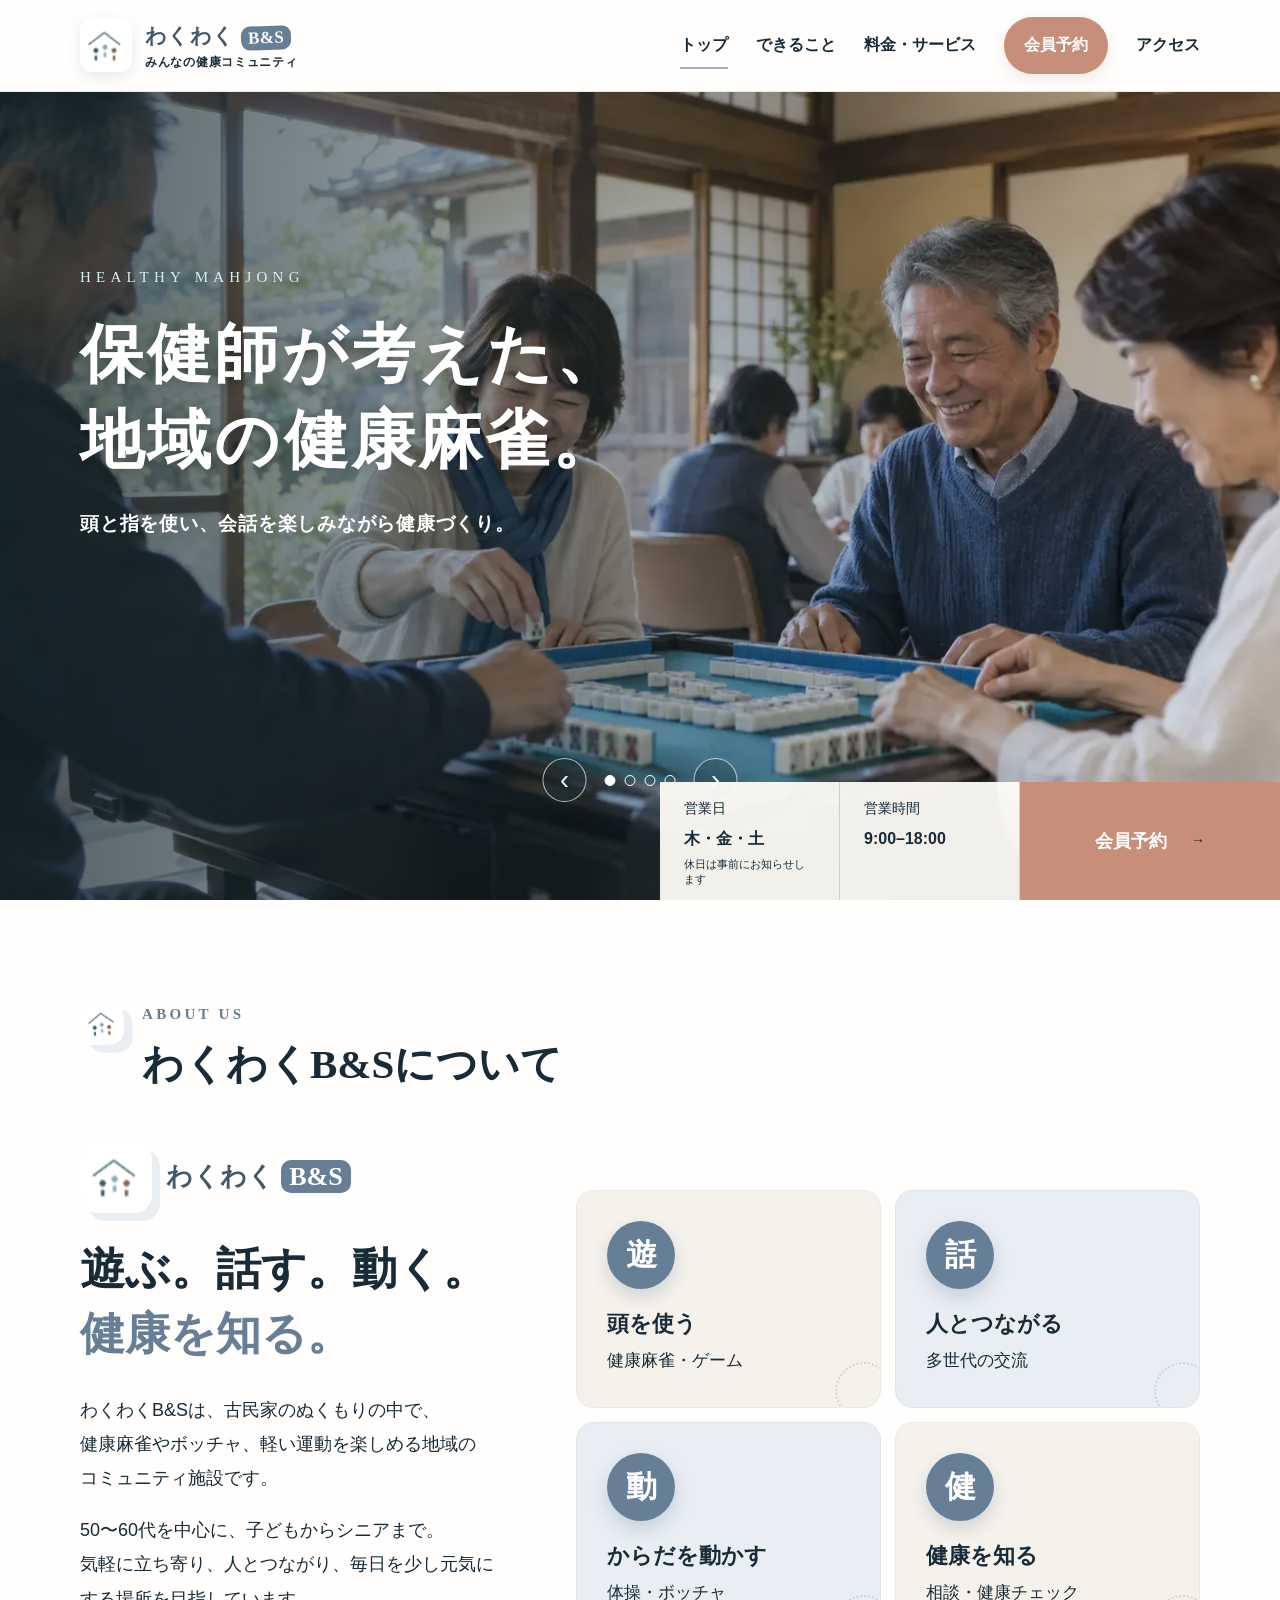
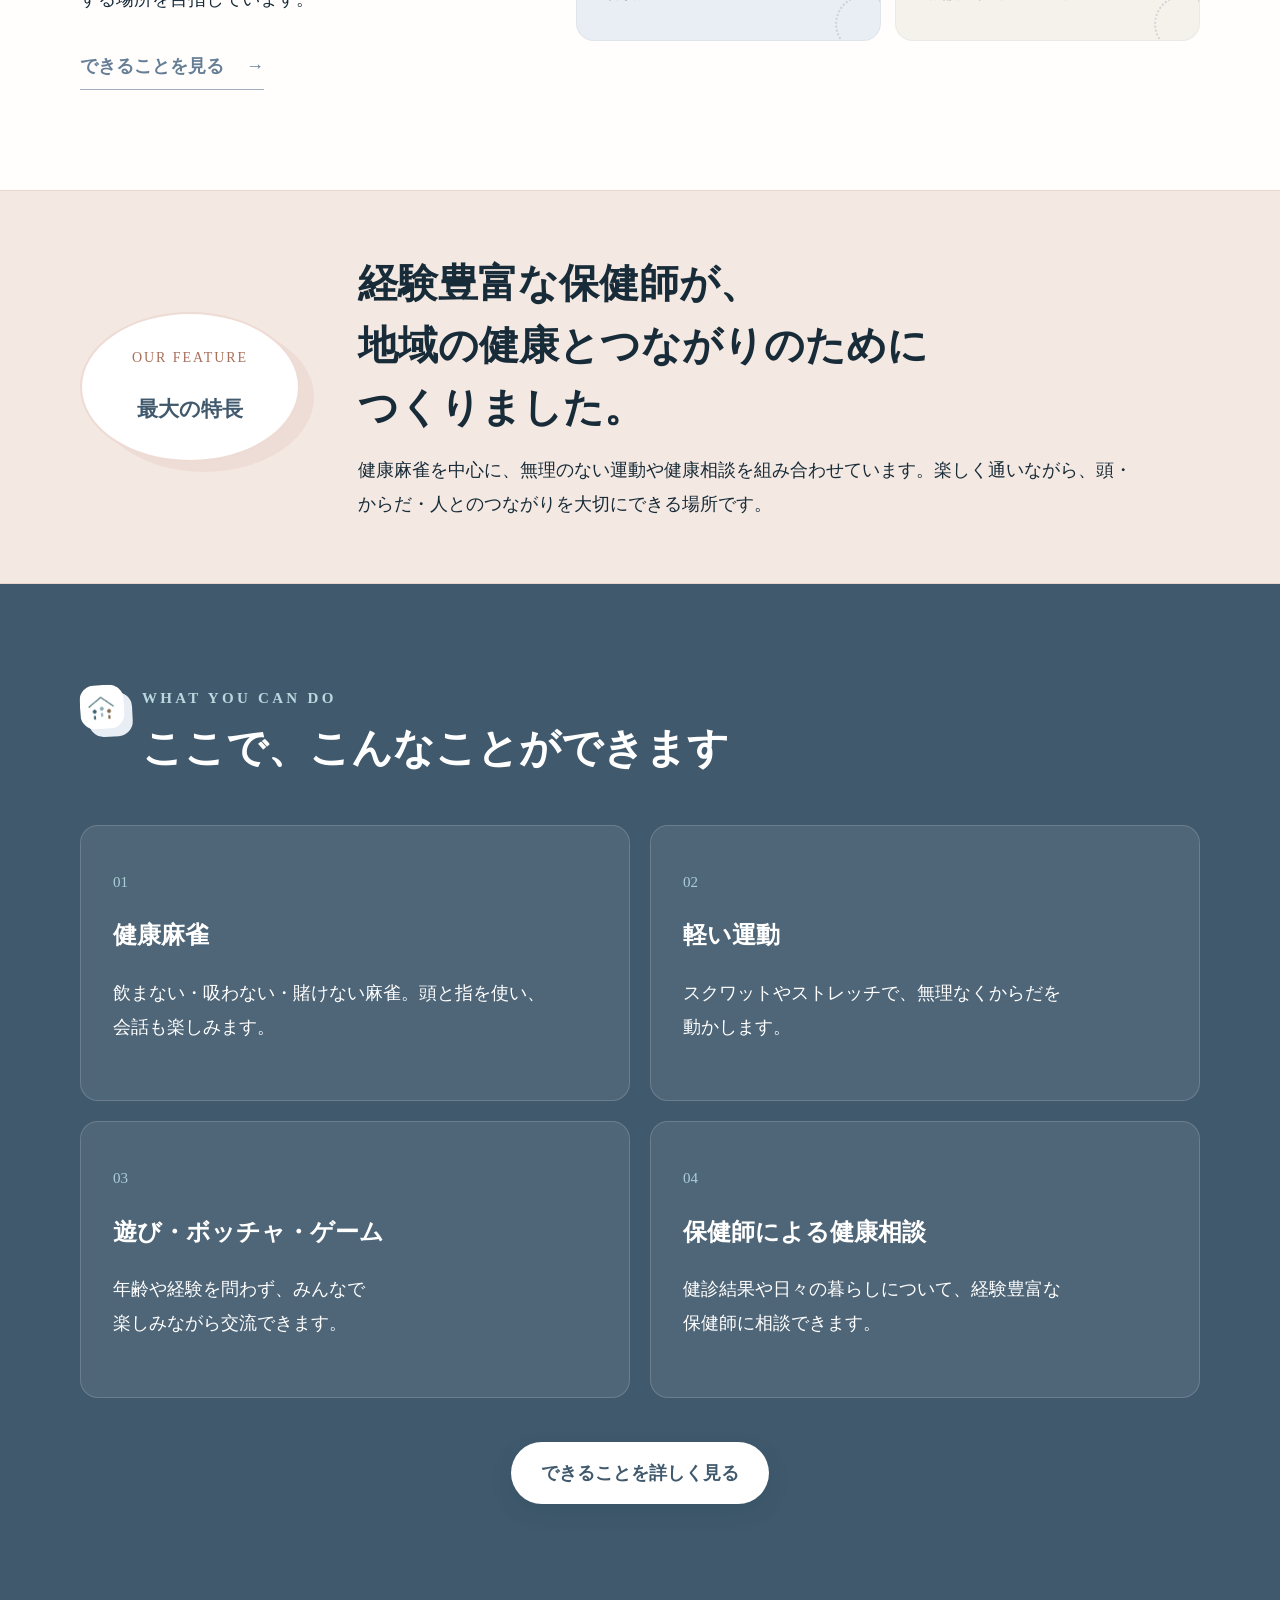
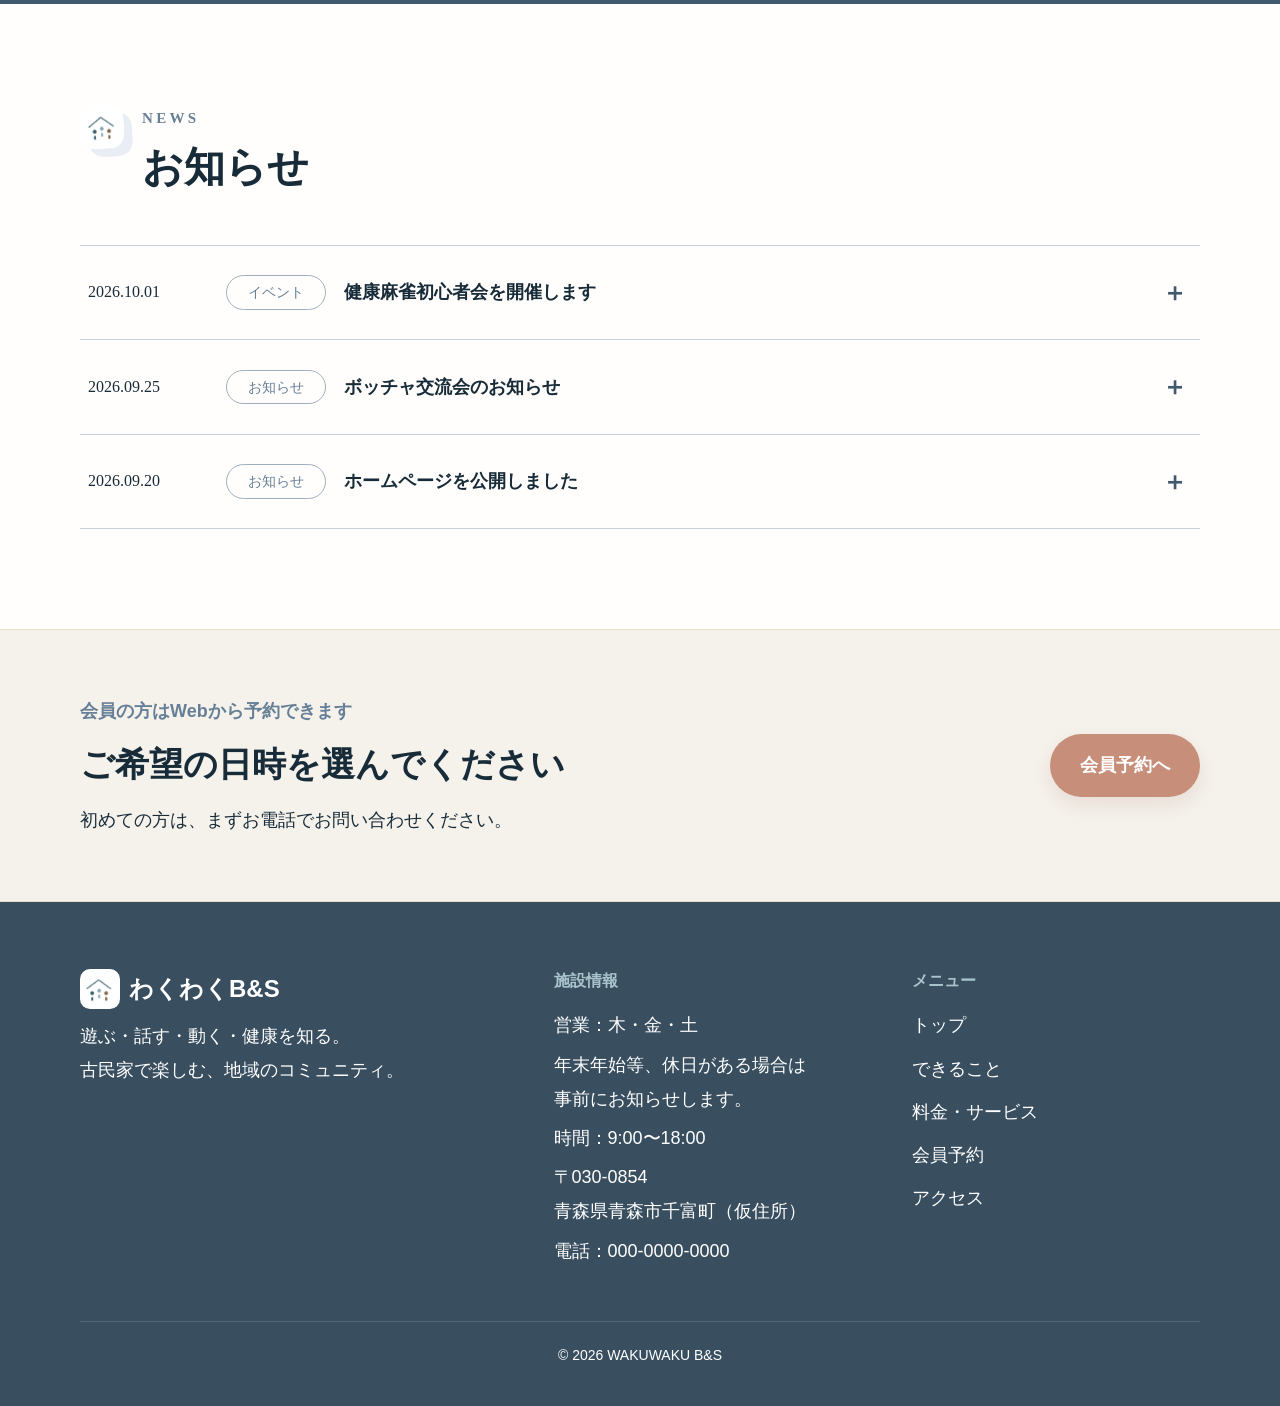
==== commit 5d1fe3c3: "v5" ====
--- a/index.html
+++ b/index.html
@@ -13,16 +13,16 @@
   <header id="siteHeader"></header>
   <main id="main">
     <section class="hero" aria-label="施設の紹介スライド">
-      <div class="hero-slide is-active" data-slide style="--hero:url('images/main01.webp')">
+      <div class="hero-slide is-active" data-slide><img class="hero-image" src="images/main01.webp" alt="" fetchpriority="high">
         <div class="hero-copy"><p class="hero-kicker">HEALTHY MAHJONG</p><h1>保健師が考えた、<br>地域の健康麻雀。</h1><p>頭と指を使い、会話を楽しみながら健康づくり。</p></div>
       </div>
-      <div class="hero-slide" data-slide style="--hero:url('images/main02.webp')">
+      <div class="hero-slide" data-slide><img class="hero-image" src="images/main02.webp" alt="" loading="lazy">
         <div class="hero-copy"><p class="hero-kicker">CONNECT</p><h2>世代をこえて、<br>つながる居場所。</h2><p>子どもからシニアまで、自然と笑顔が集まります。</p></div>
       </div>
-      <div class="hero-slide" data-slide style="--hero:url('images/main03.webp')">
+      <div class="hero-slide" data-slide><img class="hero-image" src="images/main03.webp" alt="" loading="lazy">
         <div class="hero-copy"><p class="hero-kicker">MOVE</p><h2>できる範囲で、<br>気持ちよく動く。</h2><p>遊びの合間に、約4分のやさしい体操。</p></div>
       </div>
-      <div class="hero-slide" data-slide style="--hero:url('images/main04.webp')">
+      <div class="hero-slide" data-slide><img class="hero-image" src="images/main04.webp" alt="" loading="lazy">
         <div class="hero-copy"><p class="hero-kicker">ENJOY</p><h2>いくつになっても、<br>夢中になれる。</h2><p>ボッチャで楽しく、からだと心を元気に。</p></div>
       </div>
       <div class="hero-controls" aria-label="スライド操作">
@@ -68,7 +68,7 @@
         <div class="section-heading light"><p>WHAT YOU CAN DO</p><h2>ここで、こんなことができます</h2></div>
         <div class="activity-cards">
           <article><span>01</span><h3>健康麻雀</h3><p>飲まない・吸わない・賭けない麻雀。頭と指を使い、会話も楽しみます。</p></article>
-          <article><span>02</span><h3>軽い運動</h3><p>浅めのスクワットやストレッチで、無理なくからだを動かします。</p></article>
+          <article><span>02</span><h3>軽い運動</h3><p>スクワットやストレッチで、無理なくからだを動かします。</p></article>
           <article><span>03</span><h3>遊び・ボッチャ・ゲーム</h3><p>年齢や経験を問わず、みんなで楽しみながら交流できます。</p></article>
           <article><span>04</span><h3>保健師による健康相談</h3><p>健診結果や日々の暮らしについて、経験豊富な保健師に相談できます。</p></article>
         </div>
--- a/css/style.css
+++ b/css/style.css
@@ -1,222 +1,2367 @@
-:root{--blue:#6f9faf;--blue-dark:#315e6d;--blue-deep:#214653;--blue-pale:#dcebee;--cream:#f6f1e7;--paper:#fffdf8;--brown:#694f3c;--ink:#26363a;--muted:#657579;--line:#d9dedb;--radius:18px;--shadow:0 15px 40px rgba(36,58,63,.12);--wrap:min(1120px,calc(100% - 40px))}*{box-sizing:border-box}html{scroll-behavior:smooth}body{margin:0;color:var(--ink);background:var(--paper);font-family:"Yu Gothic","Hiragino Kaku Gothic ProN",Meiryo,sans-serif;font-size:16px;line-height:1.8}img{max-width:100%;display:block}a{color:inherit;text-decoration:none}button,input,select,textarea{font:inherit}.wrap{width:var(--wrap);margin-inline:auto}.skip-link{position:fixed;z-index:999;left:16px;top:-80px;background:#fff;padding:12px 18px}.skip-link:focus{top:12px}.site-header{height:92px;background:rgba(255,253,248,.96);display:flex;align-items:center;position:relative;z-index:50;border-bottom:1px solid rgba(49,94,109,.1)}.header-inner{width:var(--wrap);margin:auto;display:flex;align-items:center;gap:32px}.logo{display:flex;align-items:center;gap:11px;margin-right:auto;color:var(--blue-deep)}.logo-mark{width:45px;height:45px;border-radius:14px;background:var(--blue);display:grid;place-items:center;color:#fff;font-weight:700;font-size:21px}.logo strong{font-size:20px;letter-spacing:.03em}.logo small{display:block;font-size:10px;color:var(--muted);line-height:1.2;letter-spacing:.08em}.global-nav{display:flex;align-items:center;gap:28px}.global-nav a{font-weight:700;font-size:15px;position:relative;white-space:nowrap}.global-nav a::after{content:"";height:2px;background:var(--blue);position:absolute;left:0;right:100%;bottom:-8px;transition:.25s}.global-nav a:hover::after,.global-nav a[aria-current="page"]::after{right:0}.header-reserve{background:var(--blue-dark);color:#fff!important;padding:13px 20px;border-radius:999px}.header-reserve::after{display:none}.menu-toggle{display:none;border:0;background:transparent;width:48px;height:48px;font-size:24px}.hero{height:calc(100vh - 92px);min-height:650px;max-height:820px;position:relative;overflow:hidden;background:#244}.hero-slide{position:absolute;inset:0;opacity:0;visibility:hidden;transform:scale(1.03);transition:opacity .9s,transform 6s;background-image:linear-gradient(90deg,rgba(16,34,38,.7) 0%,rgba(17,38,43,.32) 43%,rgba(17,38,43,0) 72%),var(--hero);background-size:cover;background-position:center}.hero-slide.is-active{opacity:1;visibility:visible;transform:scale(1)}.hero-copy{width:var(--wrap);margin:auto;padding-top:clamp(130px,19vh,200px);color:#fff}.hero-kicker{font-family:Georgia,serif;font-size:14px;letter-spacing:.35em;margin:0 0 20px;color:#d7eef3}.hero-copy h1,.hero-copy h2{font-family:"Yu Mincho","Hiragino Mincho ProN",serif;font-size:clamp(40px,5vw,68px);font-weight:600;line-height:1.35;letter-spacing:.05em;margin:0 0 22px;text-shadow:0 2px 15px rgba(0,0,0,.25)}.hero-copy p:last-child{font-size:18px;font-weight:600;letter-spacing:.04em}.hero-controls{position:absolute;z-index:3;left:50%;bottom:98px;transform:translateX(-50%);display:flex;align-items:center;gap:18px;color:#fff}.hero-arrow{border:1px solid rgba(255,255,255,.65);width:44px;height:44px;border-radius:50%;background:rgba(18,45,53,.25);color:#fff;font-size:27px;line-height:1;cursor:pointer}.hero-dots{display:flex;gap:9px}.hero-dots button{width:11px;height:11px;border:1px solid #fff;border-radius:50%;background:transparent;padding:0;cursor:pointer}.hero-dots button[aria-selected="true"]{background:#fff}.hero-quick{position:absolute;z-index:4;right:0;bottom:0;display:grid;grid-template-columns:180px 180px 260px;min-height:82px}.hero-quick>div{background:rgba(255,253,248,.94);padding:13px 24px;border-right:1px solid var(--line)}.hero-quick span{display:block;font-size:12px;color:var(--muted)}.hero-quick strong{font-size:16px}.hero-quick>a{display:flex;align-items:center;justify-content:center;gap:24px;background:var(--blue-dark);color:#fff;font-weight:700;font-size:17px}.section{padding:100px 0}.section-heading{margin-bottom:48px}.section-heading p,.eyebrow{margin:0 0 7px;color:var(--blue-dark);font-family:Georgia,serif;font-weight:700;font-size:13px;letter-spacing:.22em}.section-heading h2{font-family:"Yu Mincho","Hiragino Mincho ProN",serif;font-size:clamp(28px,3.2vw,42px);font-weight:600;margin:0;line-height:1.4}.intro-grid{display:grid;grid-template-columns:.8fr 1.2fr;gap:80px;align-items:center}.intro-copy .lead{font-family:"Yu Mincho","Hiragino Mincho ProN",serif;font-size:clamp(28px,3.5vw,46px);font-weight:600;line-height:1.45;margin:0 0 26px}.intro-copy .lead em{color:var(--blue-dark);font-style:normal}.intro-copy>p:not(.lead){color:var(--muted)}.text-link{display:inline-flex;gap:22px;margin-top:15px;color:var(--blue-dark);font-weight:700;border-bottom:1px solid var(--blue);padding-bottom:6px}.four-values{display:grid;grid-template-columns:1fr 1fr;gap:14px}.four-values article{background:var(--cream);padding:30px;border-radius:var(--radius);min-height:190px}.four-values article:nth-child(2),.four-values article:nth-child(3){background:var(--blue-pale)}.four-values b{display:grid;place-items:center;width:44px;height:44px;border-radius:50%;background:var(--blue-dark);color:#fff;font-family:serif;font-size:20px}.four-values h3{margin:14px 0 0;font-size:18px}.four-values p{margin:0;color:var(--muted);font-size:14px}.activity-preview{background:var(--blue-deep);color:#fff;position:relative}.section-heading.light p{color:#b9d8df}.activity-cards{display:grid;grid-template-columns:repeat(3,1fr);gap:20px}.activity-cards article{padding:38px 32px;background:rgba(255,255,255,.08);border:1px solid rgba(255,255,255,.16);border-radius:var(--radius)}.activity-cards span{font-family:Georgia,serif;color:#a9ced6}.activity-cards h3{font-size:21px;margin:14px 0 10px}.activity-cards p{color:#d5e2e4}.center{text-align:center;margin:44px 0 0}.button{display:inline-flex;align-items:center;justify-content:center;min-height:58px;padding:14px 30px;border-radius:999px;border:0;background:var(--blue-dark);color:#fff;font-weight:700;cursor:pointer;box-shadow:0 8px 20px rgba(30,69,80,.18)}.button:hover{background:var(--blue-deep)}.button-light{background:#fff;color:var(--blue-deep)}.news-list{border-top:1px solid var(--line)}.news-list a{display:grid;grid-template-columns:120px 100px 1fr 30px;align-items:center;gap:18px;padding:23px 8px;border-bottom:1px solid var(--line)}.news-list time{font-family:Georgia,serif;color:var(--muted)}.tag{font-size:12px;text-align:center;padding:2px 8px;border:1px solid var(--blue);color:var(--blue-dark);border-radius:999px}.news-list i{font-style:normal;color:var(--blue-dark)}.visit-cta{background:var(--cream);padding:64px 0;border-block:1px solid #e7ddca}.visit-grid{display:flex;align-items:center;justify-content:space-between;gap:40px}.visit-grid p{margin:0;color:var(--blue-dark);font-weight:700}.visit-grid h2{font-family:"Yu Mincho",serif;font-size:34px;margin:5px 0}.visit-grid span{color:var(--muted)}.site-footer{background:#1e363e;color:#dbe5e7;padding:64px 0 24px}.footer-grid{display:grid;grid-template-columns:1.4fr 1fr 1fr;gap:70px}.footer-logo{font-size:24px;font-weight:700;color:#fff}.footer-grid h3{font-size:14px;color:#a9c5cb;margin:0 0 12px}.footer-grid p{margin:0 0 5px}.footer-links{display:grid;gap:9px}.copyright{text-align:center;border-top:1px solid rgba(255,255,255,.14);padding-top:20px;margin-top:48px;font-size:12px;color:#99b0b5}.page-hero{background:linear-gradient(135deg,var(--blue-deep),var(--blue-dark));color:#fff;padding:86px 0 78px;position:relative;overflow:hidden}.page-hero::after{content:"";position:absolute;width:340px;height:340px;border:1px solid rgba(255,255,255,.16);border-radius:50%;right:-40px;top:-150px}.page-hero p{font-family:Georgia,serif;letter-spacing:.3em;color:#b7d8df;margin:0}.page-hero h1{font-family:"Yu Mincho",serif;font-size:clamp(38px,5vw,58px);margin:8px 0 10px}.page-hero span{color:#d9e7e9}.page-intro{max-width:760px;margin:0 auto 68px;text-align:center}.page-intro h2{font-family:"Yu Mincho",serif;font-size:clamp(30px,4vw,44px);line-height:1.5;margin:10px 0 18px}.page-intro>p:last-child{color:var(--muted)}.feature-list{display:grid;gap:22px}.feature-list article{display:grid;grid-template-columns:100px 1fr;gap:24px;padding:38px 42px;background:#fff;border:1px solid var(--line);border-radius:var(--radius);box-shadow:0 8px 24px rgba(37,64,70,.05)}.feature-number{font-family:Georgia,serif;font-size:38px;color:var(--blue)}.feature-list h3{font-size:28px;margin:0 0 10px}.feature-list p{color:var(--muted)}.chip-list{display:flex;flex-wrap:wrap;gap:8px;list-style:none;padding:0;margin:16px 0 0}.chip-list li{background:var(--blue-pale);color:var(--blue-deep);padding:5px 13px;border-radius:999px;font-size:14px}.price-grid{display:grid;grid-template-columns:repeat(3,1fr);gap:20px;align-items:stretch;margin-bottom:28px}.price-grid article{position:relative;text-align:center;border:1px solid var(--line);border-radius:var(--radius);padding:38px 20px;background:#fff}.price-grid article.recommended{border:3px solid var(--blue);transform:translateY(-10px)}.price-grid article>b{position:absolute;top:-15px;left:50%;transform:translateX(-50%);background:var(--blue);color:#fff;padding:3px 18px;border-radius:999px;font-size:13px}.price-grid span{color:var(--muted);font-size:14px}.price-grid h3{margin:7px 0;font-size:22px}.price-grid strong{font-family:Georgia,serif;color:var(--blue-dark);font-size:44px}.price-grid small{font-family:inherit;font-size:16px}.member-card{display:grid;grid-template-columns:1.1fr .9fr;gap:50px;align-items:center;padding:40px 46px;border-radius:var(--radius);background:var(--blue-deep);color:#fff}.member-card h2{font-size:32px;margin:0}.member-card p{color:#cfdee1}.member-price{text-align:right}.member-price strong{display:block;font-size:32px}.member-price small{font-size:15px}.member-price span{color:#bad0d5}.note{text-align:center;color:var(--muted);font-size:14px}.services{background:var(--cream)}.service-grid{display:grid;grid-template-columns:repeat(4,1fr);gap:16px}.service-grid article{background:#fff;padding:30px 24px;border-radius:var(--radius)}.service-grid>article>span{font-size:30px}.service-grid h3{font-size:18px}.service-grid p{color:var(--muted);font-size:15px}.form-layout,.contact-layout{display:grid;grid-template-columns:340px 1fr;gap:60px;align-items:start}.form-guide{position:sticky;top:30px}.form-guide h2{font-family:"Yu Mincho",serif;font-size:34px}.form-guide ol{list-style:none;padding:0;margin:30px 0}.form-guide li{display:flex;gap:14px;margin:20px 0}.form-guide li>b{display:grid;place-items:center;flex:0 0 34px;height:34px;border-radius:50%;background:var(--blue);color:#fff}.form-guide li strong,.form-guide li small{display:block}.form-guide li small{color:var(--muted)}.mini-info{padding:20px;background:var(--blue-pale);border-radius:14px}.mini-info p{margin:5px 0 0}.main-form{background:#fff;border:1px solid var(--line);border-radius:var(--radius);padding:40px;box-shadow:var(--shadow)}.main-form fieldset{border:0;padding:0;margin:0 0 28px}.main-form legend,.main-form>fieldset>legend{font-weight:700;margin-bottom:10px}.radio-row{display:flex;gap:12px}.radio-row label{flex:1;border:1px solid var(--line);padding:14px;border-radius:12px}.field-grid{display:grid;grid-template-columns:1fr 1fr;gap:22px}.field-grid>label{display:grid;gap:6px;font-weight:700}.field-grid .wide{grid-column:1/-1}.field-grid input,.field-grid select,.field-grid textarea{width:100%;border:1px solid #bcc9ca;border-radius:10px;padding:13px 14px;background:#fff}.field-grid input:focus,.field-grid select:focus,.field-grid textarea:focus{outline:3px solid rgba(111,159,175,.25);border-color:var(--blue-dark)}.field-grid em{display:inline;color:#fff;background:#b85a52;border-radius:4px;padding:1px 6px;font-size:11px;font-style:normal;margin-left:5px}.checks{display:flex!important;flex-wrap:wrap;gap:10px 22px}.checks label{font-weight:400}.privacy-note{background:var(--cream);padding:14px 16px;border-radius:10px;color:var(--muted);font-size:14px}.form-button{width:100%}.form-status{text-align:center;color:var(--blue-dark);font-weight:700}.contact-info{padding:30px;background:var(--blue-pale);border-radius:var(--radius)}.phone{display:block;font-family:Georgia,serif;font-size:36px;color:var(--blue-deep);font-weight:700;line-height:1.3}.contact-info dl{margin:30px 0 0}.contact-info dl>div{border-top:1px solid rgba(49,94,109,.2);padding:16px 0}.contact-info dt{font-weight:700}.contact-info dd{margin:3px 0 0;color:var(--muted)}
-@media(max-width:960px){.site-header{height:76px}.menu-toggle{display:block}.global-nav{display:none;position:absolute;top:76px;left:0;right:0;background:var(--paper);padding:20px;box-shadow:var(--shadow);flex-direction:column;align-items:stretch}.global-nav.is-open{display:flex}.global-nav a{padding:8px}.hero{height:730px;min-height:0}.hero-slide{background-image:linear-gradient(90deg,rgba(16,34,38,.72),rgba(17,38,43,.12)),var(--hero)}.hero-copy{padding-top:160px}.hero-quick{grid-template-columns:1fr 1fr;left:20px;right:20px}.hero-quick>a{grid-column:1/-1;min-height:58px}.intro-grid{grid-template-columns:1fr;gap:40px}.activity-cards,.price-grid{grid-template-columns:1fr}.price-grid article.recommended{transform:none}.service-grid{grid-template-columns:1fr 1fr}.form-layout,.contact-layout{grid-template-columns:1fr}.form-guide{position:static}.footer-grid{grid-template-columns:1fr 1fr}.footer-grid>div:first-child{grid-column:1/-1}}
-@media(max-width:640px){:root{--wrap:calc(100% - 32px)}body{font-size:16px}.logo small{display:none}.logo strong{font-size:17px}.hero{height:690px}.hero-slide{background-position:60% center}.hero-copy{padding-top:110px}.hero-copy h1,.hero-copy h2{font-size:36px}.hero-copy p:last-child{font-size:15px;max-width:300px}.hero-controls{bottom:168px}.hero-quick{grid-template-columns:1fr 1fr;left:0;right:0}.hero-quick>div{padding:10px 14px}.hero-quick strong{font-size:14px}.section{padding:72px 0}.four-values{grid-template-columns:1fr 1fr}.four-values article{padding:20px;min-height:165px}.activity-cards{grid-template-columns:1fr}.news-list a{grid-template-columns:105px 1fr;gap:6px 10px}.news-list .tag{grid-column:2}.news-list strong{grid-column:1/-1}.news-list i{display:none}.visit-grid{align-items:flex-start;flex-direction:column}.visit-grid h2{font-size:28px}.visit-grid .button{width:100%}.footer-grid{grid-template-columns:1fr;gap:36px}.footer-grid>div:first-child{grid-column:auto}.page-hero{padding:60px 0}.feature-list article{grid-template-columns:1fr;padding:28px 24px}.feature-number{font-size:28px}.member-card{grid-template-columns:1fr;padding:30px 24px}.member-price{text-align:left}.service-grid{grid-template-columns:1fr}.field-grid{grid-template-columns:1fr}.main-form{padding:26px 20px}.radio-row{flex-direction:column}.form-layout,.contact-layout{gap:35px}.phone{font-size:30px}}
-@media(prefers-reduced-motion:reduce){*,*::before,*::after{scroll-behavior:auto!important;transition:none!important;animation:none!important}}
+:root {
+	--blue: #6f9faf;
+	--blue-dark: #315e6d;
+	--blue-deep: #214653;
+	--blue-pale: #dcebee;
+	--cream: #f6f1e7;
+	--paper: #fffdf8;
+	--brown: #694f3c;
+	--ink: #26363a;
+	--muted: #657579;
+	--line: #d9dedb;
+	--radius: 18px;
+	--shadow: 0 15px 40px rgba(36, 58, 63, .12);
+	--wrap: min(1120px, calc(100% - 40px))
+}
+
+* {
+	box-sizing: border-box
+}
+
+html {
+	scroll-behavior: smooth
+}
+
+body {
+	margin: 0;
+	color: var(--ink);
+	background: var(--paper);
+	font-family: "Yu Gothic", "Hiragino Kaku Gothic ProN", Meiryo, sans-serif;
+	font-size: 16px;
+	line-height: 1.8
+}
+
+img {
+	max-width: 100%;
+	display: block
+}
+
+a {
+	color: inherit;
+	text-decoration: none
+}
+
+button, input, select, textarea {
+	font: inherit
+}
+
+.wrap {
+	width: var(--wrap);
+	margin-inline: auto
+}
+
+.skip-link {
+	position: fixed;
+	z-index: 999;
+	left: 16px;
+	top: -80px;
+	background: #fff;
+	padding: 12px 18px
+}
+
+.skip-link:focus {
+	top: 12px
+}
+
+.site-header {
+	height: 92px;
+	background: rgba(255, 253, 248, .96);
+	display: flex;
+	align-items: center;
+	position: relative;
+	z-index: 50;
+	border-bottom: 1px solid rgba(49, 94, 109, .1)
+}
+
+.header-inner {
+	width: var(--wrap);
+	margin: auto;
+	display: flex;
+	align-items: center;
+	gap: 32px
+}
+
+.logo {
+	display: flex;
+	align-items: center;
+	gap: 11px;
+	margin-right: auto;
+	color: var(--blue-deep)
+}
+
+.logo-mark {
+	width: 45px;
+	height: 45px;
+	border-radius: 14px;
+	background: var(--blue);
+	display: grid;
+	place-items: center;
+	color: #fff;
+	font-weight: 700;
+	font-size: 21px
+}
+
+.logo strong {
+	font-size: 20px;
+	letter-spacing: .03em
+}
+
+.logo small {
+	display: block;
+	font-size: 10px;
+	color: var(--muted);
+	line-height: 1.2;
+	letter-spacing: .08em
+}
+
+.global-nav {
+	display: flex;
+	align-items: center;
+	gap: 28px
+}
+
+.global-nav a {
+	font-weight: 700;
+	font-size: 15px;
+	position: relative;
+	white-space: nowrap
+}
+
+.global-nav a::after {
+	content: "";
+	height: 2px;
+	background: var(--blue);
+	position: absolute;
+	left: 0;
+	right: 100%;
+	bottom: -8px;
+	transition: .25s
+}
+
+.global-nav a:hover::after, .global-nav a[aria-current="page"]::after {
+	right: 0
+}
+
+.header-reserve {
+	background: var(--blue-dark);
+	color: #fff !important;
+	padding: 13px 20px;
+	border-radius: 999px
+}
+
+.header-reserve::after {
+	display: none
+}
+
+.menu-toggle {
+	display: none;
+	border: 0;
+	background: transparent;
+	width: 48px;
+	height: 48px;
+	font-size: 24px
+}
+
+.hero {
+	height: calc(100vh - 92px);
+	min-height: 650px;
+	max-height: 820px;
+	position: relative;
+	overflow: hidden;
+	background: #244
+}
+
+.hero-slide {
+	position: absolute;
+	inset: 0;
+	opacity: 0;
+	visibility: hidden;
+	transform: scale(1.03);
+	transition: opacity .9s, transform 6s;
+	background-image: linear-gradient(90deg, rgba(16, 34, 38, .7) 0%, rgba(17, 38, 43, .32) 43%, rgba(17, 38, 43, 0) 72%), var(--hero);
+	background-size: cover;
+	background-position: center
+}
+
+.hero-slide.is-active {
+	opacity: 1;
+	visibility: visible;
+	transform: scale(1)
+}
+
+.hero-copy {
+	width: var(--wrap);
+	margin: auto;
+	padding-top: clamp(130px, 19vh, 200px);
+	color: #fff
+}
+
+.hero-kicker {
+	font-family: Georgia, serif;
+	font-size: 14px;
+	letter-spacing: .35em;
+	margin: 0 0 20px;
+	color: #d7eef3
+}
+
+.hero-copy h1, .hero-copy h2 {
+	font-family: "Yu Mincho", "Hiragino Mincho ProN", serif;
+	font-size: clamp(40px, 5vw, 68px);
+	font-weight: 600;
+	line-height: 1.35;
+	letter-spacing: .05em;
+	margin: 0 0 22px;
+	text-shadow: 0 2px 15px rgba(0, 0, 0, .25)
+}
+
+.hero-copy p:last-child {
+	font-size: 18px;
+	font-weight: 600;
+	letter-spacing: .04em
+}
+
+.hero-controls {
+	position: absolute;
+	z-index: 3;
+	left: 50%;
+	bottom: 98px;
+	transform: translateX(-50%);
+	display: flex;
+	align-items: center;
+	gap: 18px;
+	color: #fff
+}
+
+.hero-arrow {
+	border: 1px solid rgba(255, 255, 255, .65);
+	width: 44px;
+	height: 44px;
+	border-radius: 50%;
+	background: rgba(18, 45, 53, .25);
+	color: #fff;
+	font-size: 27px;
+	line-height: 1;
+	cursor: pointer
+}
+
+.hero-dots {
+	display: flex;
+	gap: 9px
+}
+
+.hero-dots button {
+	width: 11px;
+	height: 11px;
+	border: 1px solid #fff;
+	border-radius: 50%;
+	background: transparent;
+	padding: 0;
+	cursor: pointer
+}
+
+.hero-dots button[aria-selected="true"] {
+	background: #fff
+}
+
+.hero-quick {
+	position: absolute;
+	z-index: 4;
+	right: 0;
+	bottom: 0;
+	display: grid;
+	grid-template-columns:180px 180px 260px;
+	min-height: 82px
+}
+
+.hero-quick > div {
+	background: rgba(255, 253, 248, .94);
+	padding: 13px 24px;
+	border-right: 1px solid var(--line)
+}
+
+.hero-quick span {
+	display: block;
+	font-size: 12px;
+	color: var(--muted)
+}
+
+.hero-quick strong {
+	font-size: 16px
+}
+
+.hero-quick > a {
+	display: flex;
+	align-items: center;
+	justify-content: center;
+	gap: 24px;
+	background: var(--blue-dark);
+	color: #fff;
+	font-weight: 700;
+	font-size: 17px
+}
+
+.section {
+	padding: 100px 0
+}
+
+.section-heading {
+	margin-bottom: 48px
+}
+
+.section-heading p, .eyebrow {
+	margin: 0 0 7px;
+	color: var(--blue-dark);
+	font-family: Georgia, serif;
+	font-weight: 700;
+	font-size: 13px;
+	letter-spacing: .22em
+}
+
+.section-heading h2 {
+	font-family: "Yu Mincho", "Hiragino Mincho ProN", serif;
+	font-size: clamp(28px, 3.2vw, 42px);
+	font-weight: 600;
+	margin: 0;
+	line-height: 1.4
+}
+
+.intro-grid {
+	display: grid;
+	grid-template-columns:.8fr 1.2fr;
+	gap: 80px;
+	align-items: center
+}
+
+.intro-copy .lead {
+	font-family: "Yu Mincho", "Hiragino Mincho ProN", serif;
+	font-size: clamp(28px, 3.5vw, 46px);
+	font-weight: 600;
+	line-height: 1.45;
+	margin: 0 0 26px
+}
+
+.intro-copy .lead em {
+	color: var(--blue-dark);
+	font-style: normal
+}
+
+.intro-copy > p:not(.lead) {
+	color: var(--muted)
+}
+
+.text-link {
+	display: inline-flex;
+	gap: 22px;
+	margin-top: 15px;
+	color: var(--blue-dark);
+	font-weight: 700;
+	border-bottom: 1px solid var(--blue);
+	padding-bottom: 6px
+}
+
+.four-values {
+	display: grid;
+	grid-template-columns:1fr 1fr;
+	gap: 14px
+}
+
+.four-values article {
+	background: var(--cream);
+	padding: 30px;
+	border-radius: var(--radius);
+	min-height: 190px
+}
+
+.four-values article:nth-child(2), .four-values article:nth-child(3) {
+	background: var(--blue-pale)
+}
+
+.four-values b {
+	display: grid;
+	place-items: center;
+	width: 44px;
+	height: 44px;
+	border-radius: 50%;
+	background: var(--blue-dark);
+	color: #fff;
+	font-family: serif;
+	font-size: 20px
+}
+
+.four-values h3 {
+	margin: 14px 0 0;
+	font-size: 18px
+}
+
+.four-values p {
+	margin: 0;
+	color: var(--muted);
+	font-size: 14px
+}
+
+.activity-preview {
+	background: var(--blue-deep);
+	color: #fff;
+	position: relative
+}
+
+.section-heading.light p {
+	color: #b9d8df
+}
+
+.activity-cards {
+	display: grid;
+	grid-template-columns:repeat(3, 1fr);
+	gap: 20px
+}
+
+.activity-cards article {
+	padding: 38px 32px;
+	background: rgba(255, 255, 255, .08);
+	border: 1px solid rgba(255, 255, 255, .16);
+	border-radius: var(--radius)
+}
+
+.activity-cards span {
+	font-family: Georgia, serif;
+	color: #a9ced6
+}
+
+.activity-cards h3 {
+	font-size: 21px;
+	margin: 14px 0 10px
+}
+
+.activity-cards p {
+	color: #d5e2e4
+}
+
+.center {
+	text-align: center;
+	margin: 44px 0 0
+}
+
+.button {
+	display: inline-flex;
+	align-items: center;
+	justify-content: center;
+	min-height: 58px;
+	padding: 14px 30px;
+	border-radius: 999px;
+	border: 0;
+	background: var(--blue-dark);
+	color: #fff;
+	font-weight: 700;
+	cursor: pointer;
+	box-shadow: 0 8px 20px rgba(30, 69, 80, .18)
+}
+
+.button:hover {
+	/*background: var(--blue-deep)*/
+}
+
+.button-light {
+	background: #fff;
+	color: var(--blue-deep)
+}
+
+.news-list {
+	border-top: 1px solid var(--line)
+}
+
+.news-list a {
+	display: grid;
+	grid-template-columns:120px 100px 1fr 30px;
+	align-items: center;
+	gap: 18px;
+	padding: 23px 8px;
+	border-bottom: 1px solid var(--line)
+}
+
+.news-list time {
+	font-family: Georgia, serif;
+	color: var(--muted)
+}
+
+.tag {
+	font-size: 12px;
+	text-align: center;
+	padding: 2px 8px;
+	border: 1px solid var(--blue);
+	color: var(--blue-dark);
+	border-radius: 999px
+}
+
+.news-list i {
+	font-style: normal;
+	color: var(--blue-dark)
+}
+
+.visit-cta {
+	background: var(--cream);
+	padding: 64px 0;
+	border-block: 1px solid #e7ddca
+}
+
+.visit-grid {
+	display: flex;
+	align-items: center;
+	justify-content: space-between;
+	gap: 40px
+}
+
+.visit-grid p {
+	margin: 0;
+	color: var(--blue-dark);
+	font-weight: 700
+}
+
+.visit-grid h2 {
+	font-family: "Yu Mincho", serif;
+	font-size: 34px;
+	margin: 5px 0
+}
+
+.visit-grid span {
+	color: var(--muted)
+}
+
+.site-footer {
+	background: #1e363e;
+	color: #dbe5e7;
+	padding: 64px 0 24px
+}
+
+.footer-grid {
+	display: grid;
+	grid-template-columns:1.4fr 1fr 1fr;
+	gap: 70px
+}
+
+.footer-logo {
+	font-size: 24px;
+	font-weight: 700;
+	color: #fff
+}
+
+.footer-grid h3 {
+	font-size: 14px;
+	color: #a9c5cb;
+	margin: 0 0 12px
+}
+
+.footer-grid p {
+	margin: 0 0 5px
+}
+
+.footer-links {
+	display: grid;
+	gap: 9px
+}
+
+.copyright {
+	text-align: center;
+	border-top: 1px solid rgba(255, 255, 255, .14);
+	padding-top: 20px;
+	margin-top: 48px;
+	font-size: 12px;
+	color: #99b0b5
+}
+
+.page-hero {
+	background: linear-gradient(135deg, var(--blue-deep), var(--blue-dark));
+	color: #fff;
+	padding: 86px 0 78px;
+	position: relative;
+	overflow: hidden
+}
+
+.page-hero::after {
+	content: "";
+	position: absolute;
+	width: 340px;
+	height: 340px;
+	border: 1px solid rgba(255, 255, 255, .16);
+	border-radius: 50%;
+	right: -40px;
+	top: -150px
+}
+
+.page-hero p {
+	font-family: Georgia, serif;
+	letter-spacing: .3em;
+	color: #b7d8df;
+	margin: 0
+}
+
+.page-hero h1 {
+	font-family: "Yu Mincho", serif;
+	font-size: clamp(38px, 5vw, 58px);
+	margin: 8px 0 10px
+}
+
+.page-hero span {
+	color: #d9e7e9
+}
+
+.page-intro {
+	max-width: 760px;
+	margin: 0 auto 68px;
+	text-align: center
+}
+
+.page-intro h2 {
+	font-family: "Yu Mincho", serif;
+	font-size: clamp(30px, 4vw, 44px);
+	line-height: 1.5;
+	margin: 10px 0 18px
+}
+
+.page-intro > p:last-child {
+	color: var(--muted)
+}
+
+.feature-list {
+	display: grid;
+	gap: 22px
+}
+
+.feature-list article {
+	display: grid;
+	grid-template-columns:100px 1fr;
+	gap: 24px;
+	padding: 38px 42px;
+	background: #fff;
+	border: 1px solid var(--line);
+	border-radius: var(--radius);
+	box-shadow: 0 8px 24px rgba(37, 64, 70, .05)
+}
+
+.feature-number {
+	font-family: Georgia, serif;
+	font-size: 38px;
+	color: var(--blue)
+}
+
+.feature-list h3 {
+	font-size: 28px;
+	margin: 0 0 10px
+}
+
+.feature-list p {
+	color: var(--muted)
+}
+
+.chip-list {
+	display: flex;
+	flex-wrap: wrap;
+	gap: 8px;
+	list-style: none;
+	padding: 0;
+	margin: 16px 0 0
+}
+
+.chip-list li {
+	background: var(--blue-pale);
+	color: var(--blue-deep);
+	padding: 5px 13px;
+	border-radius: 999px;
+	font-size: 14px
+}
+
+.price-grid {
+	display: grid;
+	grid-template-columns:repeat(3, 1fr);
+	gap: 20px;
+	align-items: stretch;
+	margin-bottom: 28px
+}
+
+.price-grid article {
+	position: relative;
+	text-align: center;
+	border: 1px solid var(--line);
+	border-radius: var(--radius);
+	padding: 38px 20px;
+	background: #fff
+}
+
+.price-grid article.recommended {
+	border: 3px solid var(--blue);
+	transform: translateY(-10px)
+}
+
+.price-grid article > b {
+	position: absolute;
+	top: -15px;
+	left: 50%;
+	transform: translateX(-50%);
+	background: var(--blue);
+	color: #fff;
+	padding: 3px 18px;
+	border-radius: 999px;
+	font-size: 13px
+}
+
+.price-grid span {
+	color: var(--muted);
+	font-size: 14px
+}
+
+.price-grid h3 {
+	margin: 7px 0;
+	font-size: 22px
+}
+
+.price-grid strong {
+	font-family: Georgia, serif;
+	color: var(--blue-dark);
+	font-size: 44px
+}
+
+.price-grid small {
+	font-family: inherit;
+	font-size: 16px
+}
+
+.member-card {
+	display: grid;
+	grid-template-columns:1.1fr .9fr;
+	gap: 50px;
+	align-items: center;
+	padding: 40px 46px;
+	border-radius: var(--radius);
+	background: var(--blue-deep);
+	color: #fff
+}
+
+.member-card h2 {
+	font-size: 32px;
+	margin: 0
+}
+
+.member-card p {
+	color: #cfdee1
+}
+
+.member-price {
+	text-align: right
+}
+
+.member-price strong {
+	display: block;
+	font-size: 32px
+}
+
+.member-price small {
+	font-size: 15px
+}
+
+.member-price span {
+	color: #bad0d5
+}
+
+.note {
+	text-align: center;
+	color: var(--muted);
+	font-size: 14px
+}
+
+.services {
+	background: var(--cream)
+}
+
+.service-grid {
+	display: grid;
+	grid-template-columns:repeat(4, 1fr);
+	gap: 16px
+}
+
+.service-grid article {
+	background: #fff;
+	padding: 30px 24px;
+	border-radius: var(--radius)
+}
+
+.service-grid > article > span {
+	font-size: 30px
+}
+
+.service-grid h3 {
+	font-size: 18px
+}
+
+.service-grid p {
+	color: var(--muted);
+	font-size: 15px
+}
+
+.form-layout, .contact-layout {
+	display: grid;
+	grid-template-columns:340px 1fr;
+	gap: 60px;
+	align-items: start
+}
+
+.form-guide {
+	position: sticky;
+	top: 30px
+}
+
+.form-guide h2 {
+	font-family: "Yu Mincho", serif;
+	font-size: 34px
+}
+
+.form-guide ol {
+	list-style: none;
+	padding: 0;
+	margin: 30px 0
+}
+
+.form-guide li {
+	display: flex;
+	gap: 14px;
+	margin: 20px 0
+}
+
+.form-guide li > b {
+	display: grid;
+	place-items: center;
+	flex: 0 0 34px;
+	height: 34px;
+	border-radius: 50%;
+	background: var(--blue);
+	color: #fff
+}
+
+.form-guide li strong, .form-guide li small {
+	display: block
+}
+
+.form-guide li small {
+	color: var(--muted)
+}
+
+.mini-info {
+	padding: 20px;
+	background: var(--blue-pale);
+	border-radius: 14px
+}
+
+.mini-info p {
+	margin: 5px 0 0
+}
+
+.main-form {
+	background: #fff;
+	border: 1px solid var(--line);
+	border-radius: var(--radius);
+	padding: 40px;
+	box-shadow: var(--shadow)
+}
+
+.main-form fieldset {
+	border: 0;
+	padding: 0;
+	margin: 0 0 28px
+}
+
+.main-form legend, .main-form > fieldset > legend {
+	font-weight: 700;
+	margin-bottom: 10px
+}
+
+.radio-row {
+	display: flex;
+	gap: 12px
+}
+
+.radio-row label {
+	flex: 1;
+	border: 1px solid var(--line);
+	padding: 14px;
+	border-radius: 12px
+}
+
+.field-grid {
+	display: grid;
+	grid-template-columns:1fr 1fr;
+	gap: 22px
+}
+
+.field-grid > label {
+	display: grid;
+	gap: 6px;
+	font-weight: 700
+}
+
+.field-grid .wide {
+	grid-column: 1/-1
+}
+
+.field-grid input, .field-grid select, .field-grid textarea {
+	width: 100%;
+	border: 1px solid #bcc9ca;
+	border-radius: 10px;
+	padding: 13px 14px;
+	background: #fff
+}
+
+.field-grid input:focus, .field-grid select:focus, .field-grid textarea:focus {
+	outline: 3px solid rgba(111, 159, 175, .25);
+	border-color: var(--blue-dark)
+}
+
+.field-grid em {
+	display: inline;
+	color: #fff;
+	background: #b85a52;
+	border-radius: 4px;
+	padding: 1px 6px;
+	font-size: 11px;
+	font-style: normal;
+	margin-left: 5px
+}
+
+.checks {
+	display: flex !important;
+	flex-wrap: wrap;
+	gap: 10px 22px
+}
+
+.checks label {
+	font-weight: 400
+}
+
+.privacy-note {
+	background: var(--cream);
+	padding: 14px 16px;
+	border-radius: 10px;
+	color: var(--muted);
+	font-size: 14px
+}
+
+.form-button {
+	width: 100%
+}
+
+.form-status {
+	text-align: center;
+	color: var(--blue-dark);
+	font-weight: 700
+}
+
+.contact-info {
+	padding: 30px;
+	background: var(--blue-pale);
+	border-radius: var(--radius)
+}
+
+.phone {
+	display: block;
+	font-family: Georgia, serif;
+	font-size: 36px;
+	color: var(--blue-deep);
+	font-weight: 700;
+	line-height: 1.3
+}
+
+.contact-info dl {
+	margin: 30px 0 0
+}
+
+.contact-info dl > div {
+	border-top: 1px solid rgba(49, 94, 109, .2);
+	padding: 16px 0
+}
+
+.contact-info dt {
+	font-weight: 700
+}
+
+.contact-info dd {
+	margin: 3px 0 0;
+	color: var(--muted)
+}
+
+@media (max-width: 960px) {
+	.site-header {
+		height: 76px
+	}
+
+	.menu-toggle {
+		display: block
+	}
+
+	.global-nav {
+		display: none;
+		position: absolute;
+		top: 76px;
+		left: 0;
+		right: 0;
+		background: var(--paper);
+		padding: 20px;
+		box-shadow: var(--shadow);
+		flex-direction: column;
+		align-items: stretch
+	}
+
+	.global-nav.is-open {
+		display: flex
+	}
+
+	.global-nav a {
+		padding: 8px
+	}
+
+	.hero {
+		height: 730px;
+		min-height: 0
+	}
+
+	.hero-slide {
+		background-image: linear-gradient(90deg, rgba(16, 34, 38, .72), rgba(17, 38, 43, .12)), var(--hero)
+	}
+
+	.hero-copy {
+		padding-top: 160px
+	}
+
+	.hero-quick {
+		grid-template-columns:1fr 1fr;
+		left: 20px;
+		right: 20px
+	}
+
+	.hero-quick > a {
+		grid-column: 1/-1;
+		min-height: 58px
+	}
+
+	.intro-grid {
+		grid-template-columns:1fr;
+		gap: 40px
+	}
+
+	.activity-cards, .price-grid {
+		grid-template-columns:1fr
+	}
+
+	.price-grid article.recommended {
+		transform: none
+	}
+
+	.service-grid {
+		grid-template-columns:1fr 1fr
+	}
+
+	.form-layout, .contact-layout {
+		grid-template-columns:1fr
+	}
+
+	.form-guide {
+		position: static
+	}
+
+	.footer-grid {
+		grid-template-columns:1fr 1fr
+	}
+
+	.footer-grid > div:first-child {
+		grid-column: 1/-1
+	}
+}
+
+@media (max-width: 640px) {
+	:root {
+		--wrap: calc(100% - 32px)
+	}
+
+	body {
+		font-size: 16px
+	}
+
+	.logo small {
+		display: none
+	}
+
+	.logo strong {
+		font-size: 17px
+	}
+
+	.hero {
+		height: 690px
+	}
+
+	.hero-slide {
+		background-position: 60% center
+	}
+
+	.hero-copy {
+		padding-top: 110px
+	}
+
+	.hero-copy h1, .hero-copy h2 {
+		font-size: 36px
+	}
+
+	.hero-copy p:last-child {
+		font-size: 15px;
+		max-width: 300px
+	}
+
+	.hero-controls {
+		bottom: 168px
+	}
+
+	.hero-quick {
+		grid-template-columns:1fr 1fr;
+		left: 0;
+		right: 0
+	}
+
+	.hero-quick > div {
+		padding: 10px 14px
+	}
+
+	.hero-quick strong {
+		font-size: 14px
+	}
+
+	.section {
+		padding: 72px 0
+	}
+
+	.four-values {
+		grid-template-columns:1fr 1fr
+	}
+
+	.four-values article {
+		padding: 20px;
+		min-height: 165px
+	}
+
+	.activity-cards {
+		grid-template-columns:1fr
+	}
+
+	.news-list a {
+		grid-template-columns:105px 1fr;
+		gap: 6px 10px
+	}
+
+	.news-list .tag {
+		grid-column: 2
+	}
+
+	.news-list strong {
+		grid-column: 1/-1
+	}
+
+	.news-list i {
+		display: none
+	}
+
+	.visit-grid {
+		align-items: flex-start;
+		flex-direction: column
+	}
+
+	.visit-grid h2 {
+		font-size: 28px
+	}
+
+	.visit-grid .button {
+		width: 100%
+	}
+
+	.footer-grid {
+		grid-template-columns:1fr;
+		gap: 36px
+	}
+
+	.footer-grid > div:first-child {
+		grid-column: auto
+	}
+
+	.page-hero {
+		padding: 60px 0
+	}
+
+	.feature-list article {
+		grid-template-columns:1fr;
+		padding: 28px 24px
+	}
+
+	.feature-number {
+		font-size: 28px
+	}
+
+	.member-card {
+		grid-template-columns:1fr;
+		padding: 30px 24px
+	}
+
+	.member-price {
+		text-align: left
+	}
+
+	.service-grid {
+		grid-template-columns:1fr
+	}
+
+	.field-grid {
+		grid-template-columns:1fr
+	}
+
+	.main-form {
+		padding: 26px 20px
+	}
+
+	.radio-row {
+		flex-direction: column
+	}
+
+	.form-layout, .contact-layout {
+		gap: 35px
+	}
+
+	.phone {
+		font-size: 30px
+	}
+}
+
+@media (prefers-reduced-motion: reduce) {
+	*, *::before, *::after {
+		scroll-behavior: auto !important;
+		transition: none !important;
+		animation: none !important
+	}
+}
 
 /* Ver.2 visual refinement: soft blue identity, readable type, gentle accents */
-:root{
-  --blue:#A0B0C0;
-  --blue-dark:#667f96;
-  --blue-deep:#40596d;
-  --blue-pale:#e8eef3;
-  --accent:#c78f7a;
-  --accent-dark:#a96f5b;
-  --accent-pale:#f4e8e2;
-  --cream:#f5f2ec;
-  --ink:#2f3e49;
-  --muted:#586b78;
-  --line:#d6dee4;
-}
-
-body{font-size:17px;background:#fffefd}
-.site-header{background:rgba(255,254,253,.97);border-bottom-color:rgba(64,89,109,.13)}
-.logo{gap:13px}
-.logo-mark{width:52px;height:54px;border-radius:12px;background:#fff;box-shadow:0 5px 14px rgba(64,89,109,.12);overflow:hidden;padding:4px;flex:0 0 auto}
-.logo-mark img{width:100%;height:100%;object-fit:contain}
-.logo-type{display:block}
-.logo-type strong{font-size:21px;line-height:1.25;letter-spacing:.02em;font-weight:800}
-.logo-type strong em{display:inline-block;font-style:normal;color:#fff;background:var(--blue-dark);padding:1px 7px 2px;border-radius:9px;font-family:Georgia,serif;font-size:17px;transform:rotate(-2deg)}
-.logo-type small{display:block!important;font-size:12px;line-height:1.35;letter-spacing:.06em;color:var(--muted);font-weight:700}
-.global-nav a{font-size:16px}
-.header-reserve{background:var(--accent)!important;color:#fff!important;box-shadow:0 5px 14px rgba(169,111,91,.16)}
-.header-reserve:hover{background:var(--accent-dark)!important}
-.hero-kicker{font-size:15px}
-.hero-copy p:last-child{font-size:19px}
-.hero-quick span{font-size:14px}
-.hero-quick>a{background:var(--accent);font-size:18px}
-.hero-quick>a:hover{background:var(--accent-dark)}
-.section-heading{position:relative;padding-left:62px}
-.section-heading::before{content:"";position:absolute;left:0;top:1px;width:44px;height:44px;border-radius:15px;background:#fff url('../images/logo.png') center/35px auto no-repeat;box-shadow:8px 8px 0 var(--blue-pale);transform:rotate(-3deg)}
-.section-heading p,.eyebrow{font-size:15px}
-.four-values article{position:relative;overflow:hidden;border:1px solid rgba(102,127,150,.08)}
-.four-values article::after{content:"";position:absolute;width:54px;height:54px;border:2px dotted rgba(102,127,150,.24);border-radius:50%;right:-13px;bottom:-13px}
-.four-values p{font-size:16px}
-.activity-cards span{font-size:15px}
-.activity-cards p{font-size:16px}
-.tag{font-size:14px;padding:3px 10px}
-.visit-cta a[href="reservation.html"].button{background:var(--accent);box-shadow:0 8px 20px rgba(169,111,91,.16)}
-.visit-cta a[href="reservation.html"].button:hover{background:var(--accent-dark)}
-.site-footer{background:#394f60}
-.footer-logo{display:inline-flex;align-items:center;gap:9px}
-.footer-logo-mark{display:grid;place-items:center;width:40px;height:40px;border-radius:10px;background:#fff;padding:3px;overflow:hidden}
-.footer-logo-mark img{width:100%;height:100%;object-fit:contain}
-.footer-grid h3{font-size:16px}
-.copyright{font-size:14px}
-.page-hero{background:linear-gradient(135deg,#536d83,var(--blue))}
-.page-hero .wrap{position:relative;z-index:1}
-.page-hero .wrap::before{content:"";position:absolute;right:5%;top:-45px;width:150px;height:150px;border:3px solid rgba(255,255,255,.1);border-radius:44% 56% 51% 49%;transform:rotate(-8deg)}
-.page-hero p{font-size:15px;color:#edf3f7}
-.page-hero span{font-size:17px;color:#fff}
-.price-grid span,.note{font-size:15px}
-.price-grid article>b{font-size:14px}
-.service-grid p{font-size:16px}
-.form-guide li small{font-size:15px}
-.privacy-note{font-size:15px}
-.field-grid em{font-size:13px}
-body[data-page="reservation"] .form-button{background:var(--accent);box-shadow:0 8px 20px rgba(169,111,91,.18)}
-body[data-page="reservation"] .form-button:hover{background:var(--accent-dark)}
-.main-form em{background:var(--accent-dark)}
+:root {
+	--blue: #A0B0C0;
+	--blue-dark: #667f96;
+	--blue-deep: #40596d;
+	--blue-pale: #e8eef3;
+	--accent: #c78f7a;
+	--accent-dark: #a96f5b;
+	--accent-pale: #f4e8e2;
+	--cream: #f5f2ec;
+	--ink: #2f3e49;
+	--muted: #586b78;
+	--line: #d6dee4;
+}
+
+body {
+	font-size: 17px;
+	background: #fffefd
+}
+
+.site-header {
+	background: rgba(255, 254, 253, .97);
+	border-bottom-color: rgba(64, 89, 109, .13)
+}
+
+.logo {
+	gap: 13px
+}
+
+.logo-mark {
+	width: 52px;
+	height: 54px;
+	border-radius: 12px;
+	background: #fff;
+	box-shadow: 0 5px 14px rgba(64, 89, 109, .12);
+	overflow: hidden;
+	padding: 4px;
+	flex: 0 0 auto
+}
+
+.logo-mark img {
+	width: 100%;
+	height: 100%;
+	object-fit: contain
+}
+
+.logo-type {
+	display: block
+}
+
+.logo-type strong {
+	font-size: 21px;
+	line-height: 1.25;
+	letter-spacing: .02em;
+	font-weight: 800
+}
+
+.logo-type strong em {
+	display: inline-block;
+	font-style: normal;
+	color: #fff;
+	background: var(--blue-dark);
+	padding: 1px 7px 2px;
+	border-radius: 9px;
+	font-family: Georgia, serif;
+	font-size: 17px;
+	transform: rotate(-2deg)
+}
+
+.logo-type small {
+	display: block !important;
+	font-size: 12px;
+	line-height: 1.35;
+	letter-spacing: .06em;
+	color: var(--muted);
+	font-weight: 700
+}
+
+.global-nav a {
+	font-size: 16px
+}
+
+.header-reserve {
+	background: var(--accent) !important;
+	color: #fff !important;
+	box-shadow: 0 5px 14px rgba(169, 111, 91, .16)
+}
+
+.header-reserve:hover {
+	background: var(--accent-dark) !important
+}
+
+.hero-kicker {
+	font-size: 15px
+}
+
+.hero-copy p:last-child {
+	font-size: 19px
+}
+
+.hero-quick span {
+	font-size: 14px
+}
+
+.hero-quick > a {
+	background: var(--accent);
+	font-size: 18px
+}
+
+.hero-quick > a:hover {
+	background: var(--accent-dark)
+}
+
+.section-heading {
+	position: relative;
+	padding-left: 62px
+}
+
+.section-heading::before {
+	content: "";
+	position: absolute;
+	left: 0;
+	top: 1px;
+	width: 44px;
+	height: 44px;
+	border-radius: 15px;
+	background: #fff url('../images/logo.png') center/35px auto no-repeat;
+	box-shadow: 8px 8px 0 var(--blue-pale);
+	transform: rotate(-3deg)
+}
+
+.section-heading p, .eyebrow {
+	font-size: 15px
+}
+
+.four-values article {
+	position: relative;
+	overflow: hidden;
+	border: 1px solid rgba(102, 127, 150, .08)
+}
+
+.four-values article::after {
+	content: "";
+	position: absolute;
+	width: 54px;
+	height: 54px;
+	border: 2px dotted rgba(102, 127, 150, .24);
+	border-radius: 50%;
+	right: -13px;
+	bottom: -13px
+}
+
+.four-values p {
+	font-size: 16px
+}
+
+.activity-cards span {
+	font-size: 15px
+}
+
+.activity-cards p {
+	font-size: 16px
+}
+
+.tag {
+	font-size: 14px;
+	padding: 3px 10px
+}
+
+.visit-cta a[href="reservation.html"].button {
+	background: var(--accent);
+	box-shadow: 0 8px 20px rgba(169, 111, 91, .16)
+}
+
+.visit-cta a[href="reservation.html"].button:hover {
+	background: var(--accent-dark)
+}
+
+.site-footer {
+	background: #394f60
+}
+
+.footer-logo {
+	display: inline-flex;
+	align-items: center;
+	gap: 9px
+}
+
+.footer-logo-mark {
+	display: grid;
+	place-items: center;
+	width: 40px;
+	height: 40px;
+	border-radius: 10px;
+	background: #fff;
+	padding: 3px;
+	overflow: hidden
+}
+
+.footer-logo-mark img {
+	width: 100%;
+	height: 100%;
+	object-fit: contain
+}
+
+.footer-grid h3 {
+	font-size: 16px
+}
+
+.copyright {
+	font-size: 14px
+}
+
+.page-hero {
+	background: linear-gradient(135deg, #536d83, var(--blue))
+}
+
+.page-hero .wrap {
+	position: relative;
+	z-index: 1
+}
+
+.page-hero .wrap::before {
+	content: "";
+	position: absolute;
+	right: 5%;
+	top: -45px;
+	width: 150px;
+	height: 150px;
+	border: 3px solid rgba(255, 255, 255, .1);
+	border-radius: 44% 56% 51% 49%;
+	transform: rotate(-8deg)
+}
+
+.page-hero p {
+	font-size: 15px;
+	color: #edf3f7
+}
+
+.page-hero span {
+	font-size: 17px;
+	color: #fff
+}
+
+.price-grid span, .note {
+	font-size: 15px
+}
+
+.price-grid article > b {
+	font-size: 14px
+}
+
+.service-grid p {
+	font-size: 16px
+}
+
+.form-guide li small {
+	font-size: 15px
+}
+
+.privacy-note {
+	font-size: 15px
+}
+
+.field-grid em {
+	font-size: 13px
+}
+
+body[data-page="reservation"] .form-button {
+	background: var(--accent);
+	box-shadow: 0 8px 20px rgba(169, 111, 91, .18)
+}
+
+body[data-page="reservation"] .form-button:hover {
+	background: var(--accent-dark)
+}
+
+.main-form em {
+	background: var(--accent-dark)
+}
 
 /* Readability and production content */
-body{font-size:18px;line-height:1.9}
-.intro-copy>p:not(.lead),.page-intro>p:last-child,.feature-list p,.activity-cards p,.service-grid p,.member-card p,.contact-info,.main-form,.footer-grid p{font-size:18px}
-.four-values p{font-size:17px}
-.four-values h3,.service-grid h3{font-size:20px}
-.news-list strong{font-size:18px}
-.news-list time{font-size:16px}
-.chip-list li{font-size:16px;padding:7px 15px}
-.field-grid input,.field-grid select,.field-grid textarea{font-size:18px;min-height:54px}
-.field-grid textarea{min-height:150px}
-.privacy-note,.system-note,.remaining{font-size:16px;line-height:1.8}
-.remaining{display:block;margin-top:4px;color:var(--blue-deep);font-weight:700}
-.system-note{padding:14px 16px;border-left:4px solid var(--blue);background:var(--blue-pale);border-radius:6px;color:var(--ink)}
+body {
+	font-size: 18px;
+	line-height: 1.9
+}
+
+.intro-copy > p:not(.lead), .page-intro > p:last-child, .feature-list p, .activity-cards p, .service-grid p, .member-card p, .contact-info, .main-form, .footer-grid p {
+	font-size: 18px
+}
+
+.four-values p {
+	font-size: 17px
+}
+
+.four-values h3, .service-grid h3 {
+	font-size: 20px
+}
+
+.news-list strong {
+	font-size: 18px
+}
+
+.news-list time {
+	font-size: 16px
+}
+
+.chip-list li {
+	font-size: 16px;
+	padding: 7px 15px
+}
+
+.field-grid input, .field-grid select, .field-grid textarea {
+	font-size: 18px;
+	min-height: 54px
+}
+
+.field-grid textarea {
+	min-height: 150px
+}
+
+.privacy-note, .system-note, .remaining {
+	font-size: 16px;
+	line-height: 1.8
+}
+
+.remaining {
+	display: block;
+	margin-top: 4px;
+	color: var(--blue-deep);
+	font-weight: 700
+}
+
+.system-note {
+	padding: 14px 16px;
+	border-left: 4px solid var(--blue);
+	background: var(--blue-pale);
+	border-radius: 6px;
+	color: var(--ink)
+}
 
 /* Lightweight slideshow: opacity only, no continuous zoom */
-.hero-slide{transform:none;transition:opacity .45s ease;will-change:opacity}
-.hero-slide.is-active{transform:none}
+.hero-slide {
+	transform: none;
+	transition: opacity .45s ease;
+	will-change: opacity
+}
+
+.hero-slide.is-active {
+	transform: none
+}
 
 /* Primary differentiator */
-.nurse-feature{background:var(--accent-pale);padding:62px 0;border-block:1px solid rgba(169,111,91,.16)}
-.nurse-feature-inner{display:grid;grid-template-columns:220px 1fr;gap:58px;align-items:center}
-.nurse-feature-label{display:grid;place-items:center;text-align:center;min-height:150px;padding:22px;border-radius:50%;background:#fff;border:2px solid rgba(199,143,122,.32);box-shadow:14px 10px 0 rgba(199,143,122,.12)}
-.nurse-feature-label span{font-family:Georgia,serif;letter-spacing:.14em;font-size:14px;color:var(--accent-dark)}
-.nurse-feature-label strong{font-size:21px;color:var(--blue-deep)}
-.nurse-feature h2{font-family:"Yu Mincho","Hiragino Mincho ProN",serif;font-size:clamp(28px,3.2vw,40px);line-height:1.55;margin:0 0 14px}
-.nurse-feature p{font-size:18px;margin:0;color:var(--muted)}
+.nurse-feature {
+	background: var(--accent-pale);
+	padding: 62px 0;
+	border-block: 1px solid rgba(169, 111, 91, .16)
+}
+
+.nurse-feature-inner {
+	display: grid;
+	grid-template-columns:220px 1fr;
+	gap: 58px;
+	align-items: center
+}
+
+.nurse-feature-label {
+	display: grid;
+	place-items: center;
+	text-align: center;
+	min-height: 150px;
+	padding: 22px;
+	border-radius: 50%;
+	background: #fff;
+	border: 2px solid rgba(199, 143, 122, .32);
+	box-shadow: 14px 10px 0 rgba(199, 143, 122, .12)
+}
+
+.nurse-feature-label span {
+	font-family: Georgia, serif;
+	letter-spacing: .14em;
+	font-size: 14px;
+	color: var(--accent-dark)
+}
+
+.nurse-feature-label strong {
+	font-size: 21px;
+	color: var(--blue-deep)
+}
+
+.nurse-feature h2 {
+	font-family: "Yu Mincho", "Hiragino Mincho ProN", serif;
+	font-size: clamp(28px, 3.2vw, 40px);
+	line-height: 1.55;
+	margin: 0 0 14px
+}
+
+.nurse-feature p {
+	font-size: 18px;
+	margin: 0;
+	color: var(--muted)
+}
 
 /* Four activity cards */
-.activity-cards{grid-template-columns:repeat(2,1fr)}
-.activity-cards article{min-height:240px}
-.activity-cards h3{font-size:24px}
+.activity-cards {
+	grid-template-columns:repeat(2, 1fr)
+}
+
+.activity-cards article {
+	min-height: 240px
+}
+
+.activity-cards h3 {
+	font-size: 24px
+}
 
 /* Member-only reservation */
-.first-user-notice{padding:24px;background:var(--accent-pale);border-radius:var(--radius);border:1px solid rgba(169,111,91,.18)}
-.first-user-notice h2{font-size:30px;margin:4px 0 12px}
-.first-user-notice p{font-size:17px;margin:0}
-.guide-phone{display:inline-block;margin-top:14px;color:var(--accent-dark);font-family:Georgia,serif;font-size:26px;font-weight:700;text-decoration:underline;text-underline-offset:5px}
-.form-guide ol{margin-top:34px}
-.form-guide li strong{font-size:18px}
-.form-guide li small{font-size:16px}
-.main-form select:disabled,.main-form input:disabled{background:#eef1f3;color:#6f7a80;cursor:not-allowed}
-.form-status{font-size:17px;min-height:1.8em}
-
-@media(max-width:640px){
-  .logo-mark{width:44px;height:44px;border-radius:15px}
-  .logo-mark>span{font-size:20px}
-  .logo-type strong{font-size:17px}
-  .logo-type strong em{font-size:14px;padding-inline:5px}
-  .logo-type small{font-size:12px!important}
-  .section-heading{padding-left:54px}
-  .section-heading::before{width:38px;height:38px;font-size:17px}
-  .hero-copy p:last-child{font-size:17px}
-  .page-hero .wrap::before{font-size:100px;right:0}
-  body{font-size:18px}
-  .nurse-feature-inner{grid-template-columns:1fr;gap:28px}
-  .nurse-feature-label{width:170px;min-height:130px;margin-inline:auto}
-  .activity-cards{grid-template-columns:1fr}
-  .activity-cards article{min-height:0}
-  .intro-copy>p:not(.lead),.page-intro>p:last-child,.feature-list p,.activity-cards p,.service-grid p,.member-card p,.contact-info,.main-form,.footer-grid p{font-size:18px}
+.first-user-notice {
+	padding: 24px;
+	background: var(--accent-pale);
+	border-radius: var(--radius);
+	border: 1px solid rgba(169, 111, 91, .18)
+}
+
+.first-user-notice h2 {
+	font-size: 30px;
+	margin: 4px 0 12px
+}
+
+.first-user-notice p {
+	font-size: 17px;
+	margin: 0
+}
+
+.guide-phone {
+	display: inline-block;
+	margin-top: 14px;
+	color: var(--accent-dark);
+	font-family: Georgia, serif;
+	font-size: 26px;
+	font-weight: 700;
+	text-decoration: underline;
+	text-underline-offset: 5px
+}
+
+.form-guide ol {
+	margin-top: 34px
+}
+
+.form-guide li strong {
+	font-size: 18px
+}
+
+.form-guide li small {
+	font-size: 16px
+}
+
+.main-form select:disabled, .main-form input:disabled {
+	background: #eef1f3;
+	color: #6f7a80;
+	cursor: not-allowed
+}
+
+.form-status {
+	font-size: 17px;
+	min-height: 1.8em
+}
+
+@media (max-width: 640px) {
+	.logo-mark {
+		width: 44px;
+		height: 44px;
+		border-radius: 15px
+	}
+
+	.logo-mark > span {
+		font-size: 20px
+	}
+
+	.logo-type strong {
+		font-size: 17px
+	}
+
+	.logo-type strong em {
+		font-size: 14px;
+		padding-inline: 5px
+	}
+
+	.logo-type small {
+		font-size: 12px !important
+	}
+
+	.section-heading {
+		padding-left: 54px
+	}
+
+	.section-heading::before {
+		width: 38px;
+		height: 38px;
+		font-size: 17px
+	}
+
+	.hero-copy p:last-child {
+		font-size: 17px
+	}
+
+	.page-hero .wrap::before {
+		font-size: 100px;
+		right: 0
+	}
+
+	body {
+		font-size: 18px
+	}
+
+	.nurse-feature-inner {
+		grid-template-columns:1fr;
+		gap: 28px
+	}
+
+	.nurse-feature-label {
+		width: 170px;
+		min-height: 130px;
+		margin-inline: auto
+	}
+
+	.activity-cards {
+		grid-template-columns:1fr
+	}
+
+	.activity-cards article {
+		min-height: 0
+	}
+
+	.intro-copy > p:not(.lead), .page-intro > p:last-child, .feature-list p, .activity-cards p, .service-grid p, .member-card p, .contact-info, .main-form, .footer-grid p {
+		font-size: 18px
+	}
 }
 
 /* Ver.3: high-contrast readable typography */
-:root{--ink:#172b38;--muted:#172b38;--line:#c5d0d8}
-body{color:var(--ink);font-family:"BIZ UDPGothic","Yu Gothic Medium","Yu Gothic",Meiryo,sans-serif;font-weight:500}
-p,li,dd,dt,small,span{color:inherit}
-.intro-copy>p:not(.lead),.page-intro>p:last-child,.feature-list p,.four-values p,
-.service-grid p,.member-card p,.nurse-feature p,.visit-grid span,.form-guide li small,
-.price-grid span,.note,.contact-info dd,.privacy-note,.copyright{color:var(--ink)}
-.activity-cards p,.site-footer p,.site-footer a,.site-footer .copyright{color:#fff}
-.member-card p,.member-price span,.page-hero p,.page-hero span{color:#fff}
-.hero-quick span{color:var(--ink)}
-.service-grid>article>span{display:block;font-size:90px;line-height:1;margin-bottom:22px}
+:root {
+	--ink: #172b38;
+	--muted: #172b38;
+	--line: #c5d0d8
+}
+
+body {
+	color: var(--ink);
+	font-family: "BIZ UDPGothic", "Yu Gothic Medium", "Yu Gothic", Meiryo, sans-serif;
+	font-weight: 500
+}
+
+p, li, dd, dt, small, span {
+	color: inherit
+}
+
+.intro-copy > p:not(.lead), .page-intro > p:last-child, .feature-list p, .four-values p,
+.service-grid p, .member-card p, .nurse-feature p, .visit-grid span, .form-guide li small,
+.price-grid span, .note, .contact-info dd, .privacy-note, .copyright {
+	color: var(--ink)
+}
+
+.activity-cards p, .site-footer p, .site-footer a, .site-footer .copyright {
+	color: #fff
+}
+
+.member-card p, .member-price span, .page-hero p, .page-hero span {
+	color: #fff
+}
+
+.hero-quick span {
+	color: var(--ink)
+}
+
+.service-grid > article > span {
+	display: block;
+	font-size: 90px;
+	line-height: 1;
+	margin-bottom: 22px
+}
 
 /* Access */
-.access-layout{display:grid;grid-template-columns:minmax(300px,.72fr) minmax(0,1.28fr);gap:56px;align-items:start}
-.access-copy h2{font-family:"Yu Mincho","Hiragino Mincho ProN",serif;font-size:clamp(30px,3.5vw,42px);line-height:1.5;margin:10px 0 30px}
-.access-info{margin:0;border-top:2px solid var(--blue-dark)}
-.access-info>div{display:grid;grid-template-columns:105px 1fr;gap:16px;padding:17px 4px;border-bottom:1px solid var(--line)}
-.access-info dt{font-weight:800;color:var(--blue-deep)}
-.access-info dd{margin:0}
-.access-phone{font-family:Georgia,serif;font-weight:800;font-size:24px;color:var(--blue-deep);text-decoration:underline;text-underline-offset:5px}
-.access-note{margin-top:24px;padding:18px 20px;background:var(--blue-pale);border-left:5px solid var(--blue-dark);border-radius:8px;font-weight:700}
-.access-map{margin:0;background:#fff;border:1px solid var(--line);border-radius:var(--radius);overflow:hidden;box-shadow:var(--shadow)}
-.access-map img{width:100%;height:auto}
-.access-map figcaption{padding:16px 20px;font-size:16px;font-weight:700;color:var(--ink);background:#fff}
-@media(max-width:960px){.access-layout{grid-template-columns:1fr}.access-map{max-width:760px}}
-@media(max-width:640px){.service-grid>article>span{font-size:78px}.access-info>div{grid-template-columns:1fr;gap:2px}}
+.access-layout {
+	display: grid;
+	grid-template-columns:minmax(300px, .72fr) minmax(0, 1.28fr);
+	gap: 56px;
+	align-items: start
+}
+
+.access-copy h2 {
+	font-family: "Yu Mincho", "Hiragino Mincho ProN", serif;
+	font-size: clamp(30px, 3.5vw, 42px);
+	line-height: 1.5;
+	margin: 10px 0 30px
+}
+
+.access-info {
+	margin: 0;
+	border-top: 2px solid var(--blue-dark)
+}
+
+.access-info > div {
+	display: grid;
+	grid-template-columns:105px 1fr;
+	gap: 16px;
+	padding: 17px 4px;
+	border-bottom: 1px solid var(--line)
+}
+
+.access-info dt {
+	font-weight: 800;
+	color: var(--blue-deep)
+}
+
+.access-info dd {
+	margin: 0
+}
+
+.access-phone {
+	font-family: Georgia, serif;
+	font-weight: 800;
+	font-size: 24px;
+	color: var(--blue-deep);
+	text-decoration: underline;
+	text-underline-offset: 5px
+}
+
+.access-note {
+	margin-top: 24px;
+	padding: 18px 20px;
+	background: var(--blue-pale);
+	border-left: 5px solid var(--blue-dark);
+	border-radius: 8px;
+	font-weight: 700
+}
+
+.access-map {
+	margin: 0;
+	background: #fff;
+	border: 1px solid var(--line);
+	border-radius: var(--radius);
+	overflow: hidden;
+	box-shadow: var(--shadow)
+}
+
+.access-map img {
+	width: 100%;
+	height: auto
+}
+
+.access-map figcaption {
+	padding: 16px 20px;
+	font-size: 16px;
+	font-weight: 700;
+	color: var(--ink);
+	background: #fff
+}
+
+@media (max-width: 960px) {
+	.access-layout {
+		grid-template-columns:1fr
+	}
+
+	.access-map {
+		max-width: 760px
+	}
+}
+
+@media (max-width: 640px) {
+	.service-grid > article > span {
+		font-size: 78px
+	}
+
+	.access-info > div {
+		grid-template-columns:1fr;
+		gap: 2px
+	}
+}
 
 /* Ver.4: schedule, navigation, news and device-consistent icons */
-h1,h2,h3,strong{word-break:auto-phrase;text-wrap:balance}
-p,dd,li{word-break:auto-phrase;text-wrap:pretty}
-.about-brand{display:flex;align-items:center;gap:14px;margin-bottom:24px}
-.about-brand img{width:72px;height:72px;object-fit:contain;background:#fff;border-radius:18px;padding:6px;box-shadow:8px 8px 0 var(--blue-pale)}
-.about-brand strong{font-size:26px;color:var(--blue-deep)}
-.about-brand em{font-style:normal;color:#fff;background:var(--blue-dark);border-radius:10px;padding:2px 8px;font-family:Georgia,serif}
-.hero-quick small{display:block;margin-top:2px;font-size:11px;line-height:1.35;color:var(--ink)}
-.four-values b{width:68px;height:68px;font-size:31px;box-shadow:0 8px 18px rgba(64,89,109,.2)}
-.four-values h3{font-size:22px}
-.activity-kicker{font-size:30px!important;letter-spacing:.08em}
-
-.news-item{border-bottom:1px solid var(--line);cursor:pointer;outline:none}
-.news-item:focus-visible{outline:3px solid rgba(102,127,150,.38);outline-offset:3px;border-radius:8px}
-.news-summary{display:grid;grid-template-columns:120px 100px 1fr 30px;align-items:center;gap:18px;padding:23px 8px}
-.news-summary time{font-family:Georgia,serif;font-size:16px;color:var(--ink)}
-.news-summary strong{font-size:18px}
-.news-summary i{font-style:normal;color:var(--blue-deep);font-size:25px;font-weight:800;transition:transform .25s}
-.news-detail{display:grid;grid-template-rows:0fr;background:var(--blue-pale);transition:grid-template-rows .25s ease}
-.news-detail p{overflow:hidden;margin:0;padding-inline:28px;font-size:17px;line-height:1.8}
-.news-item:is(:hover,.is-open) .news-detail{grid-template-rows:1fr}
-.news-item:is(:hover,.is-open) .news-detail p{padding-block:18px 22px}
-.news-item:is(:hover,.is-open) .news-summary i{transform:rotate(45deg)}
-
-.service-icon{display:block;width:90px;height:90px;margin-bottom:22px;fill:none;stroke:var(--blue-deep);stroke-width:3;stroke-linecap:round;stroke-linejoin:round}
-.price-notices{display:grid;grid-template-columns:1fr 1fr;gap:16px;margin-top:22px}
-.price-notices p{margin:0;padding:20px 22px;background:var(--blue-pale);border-left:5px solid var(--blue-dark);border-radius:10px;font-size:17px}
-.price-notices strong{display:block;color:var(--blue-deep);font-size:19px}
-.footer-tax{text-align:center;margin:38px 0 0!important;padding-top:20px;border-top:1px solid rgba(255,255,255,.18);font-weight:700}
-.access-note p{margin:0}
-.access-note p+p{margin-top:14px;padding-top:14px;border-top:1px solid rgba(64,89,109,.22)}
-
-@media(max-width:960px){
-  .site-header{height:auto;min-height:76px}
-  .header-inner{flex-wrap:wrap;padding:10px 0 12px;gap:8px 20px}
-  .menu-toggle{display:none}
-  .global-nav,.global-nav.is-open{position:static;display:flex;width:100%;padding:8px 0 0;box-shadow:none;flex-direction:row;flex-wrap:wrap;justify-content:center;align-items:center;gap:6px 18px;background:transparent}
-  .global-nav a{padding:7px 8px}
-}
-@media(max-width:640px){
-  .header-inner{padding-bottom:10px}
-  .global-nav,.global-nav.is-open{display:grid;grid-template-columns:repeat(6,1fr);gap:5px;width:100%;padding-top:8px;border-top:1px solid var(--line)}
-  .global-nav a{grid-column:span 2;text-align:center;font-size:15px;line-height:1.35;padding:9px 4px;border-radius:8px;background:var(--blue-pale)}
-  .global-nav a:nth-child(4),.global-nav a:nth-child(5){grid-column:span 3}
-  .global-nav a::after{display:none}
-  .hero{height:680px}
-  .hero-slide{background-image:linear-gradient(180deg,rgba(16,34,38,.08) 0 33%,rgba(30,54,66,.9) 45%,var(--blue-deep) 65%),var(--hero);background-size:100% 100%,100% auto;background-position:center,center top;background-repeat:no-repeat}
-  .hero-copy{padding-top:clamp(255px,62vw,390px)}
-  .hero-copy h1,.hero-copy h2{font-size:clamp(29px,9vw,36px);line-height:1.45;margin-bottom:12px}
-  .hero-copy p:last-child{max-width:none;font-size:17px;line-height:1.7}
-  .hero-controls{bottom:158px}
-  .about-brand img{width:62px;height:62px}
-  .about-brand strong{font-size:22px}
-  .four-values{grid-template-columns:1fr}
-  .four-values article{min-height:0}
-  .four-values b{width:62px;height:62px;font-size:28px}
-  .activity-kicker{font-size:25px!important}
-  .news-summary{grid-template-columns:100px 1fr 28px;gap:7px 10px;padding:20px 4px}
-  .news-summary .tag{grid-column:2}
-  .news-summary strong{grid-column:1/3;line-height:1.6}
-  .news-summary i{grid-column:3;grid-row:1/3}
-  .news-detail p{padding-inline:16px}
-  .service-icon{width:82px;height:82px}
-  .price-notices{grid-template-columns:1fr}
-}
+h1, h2, h3, strong {
+	word-break: auto-phrase;
+	text-wrap: balance
+}
+
+p, dd, li {
+	word-break: auto-phrase;
+	text-wrap: pretty
+}
+
+.about-brand {
+	display: flex;
+	align-items: center;
+	gap: 14px;
+	margin-bottom: 24px
+}
+
+.about-brand img {
+	width: 72px;
+	height: 72px;
+	object-fit: contain;
+	background: #fff;
+	border-radius: 18px;
+	padding: 6px;
+	box-shadow: 8px 8px 0 var(--blue-pale)
+}
+
+.about-brand strong {
+	font-size: 26px;
+	color: var(--blue-deep)
+}
+
+.about-brand em {
+	font-style: normal;
+	color: #fff;
+	background: var(--blue-dark);
+	border-radius: 10px;
+	padding: 2px 8px;
+	font-family: Georgia, serif
+}
+
+.hero-quick small {
+	display: block;
+	margin-top: 2px;
+	font-size: 11px;
+	line-height: 1.35;
+	color: var(--ink)
+}
+
+.four-values b {
+	width: 68px;
+	height: 68px;
+	font-size: 31px;
+	box-shadow: 0 8px 18px rgba(64, 89, 109, .2)
+}
+
+.four-values h3 {
+	font-size: 22px
+}
+
+.activity-kicker {
+	font-size: 30px !important;
+	letter-spacing: .08em
+}
+
+.news-item {
+	border-bottom: 1px solid var(--line);
+	cursor: pointer;
+	outline: none
+}
+
+.news-item:focus-visible {
+	outline: 3px solid rgba(102, 127, 150, .38);
+	outline-offset: 3px;
+	border-radius: 8px
+}
+
+.news-summary {
+	display: grid;
+	grid-template-columns:120px 100px 1fr 30px;
+	align-items: center;
+	gap: 18px;
+	padding: 23px 8px
+}
+
+.news-summary time {
+	font-family: Georgia, serif;
+	font-size: 16px;
+	color: var(--ink)
+}
+
+.news-summary strong {
+	font-size: 18px
+}
+
+.news-summary i {
+	font-style: normal;
+	color: var(--blue-deep);
+	font-size: 25px;
+	font-weight: 800;
+	transition: transform .25s
+}
+
+.news-detail {
+	display: grid;
+	grid-template-rows:0fr;
+	background: var(--blue-pale);
+	transition: grid-template-rows .25s ease
+}
+
+.news-detail p {
+	overflow: hidden;
+	margin: 0;
+	padding-inline: 28px;
+	font-size: 17px;
+	line-height: 1.8
+}
+
+.news-item:is(:hover,.is-open) .news-detail {
+	grid-template-rows:1fr
+}
+
+.news-item:is(:hover,.is-open) .news-detail p {
+	padding-block: 18px 22px
+}
+
+.news-item:is(:hover,.is-open) .news-summary i {
+	transform: rotate(45deg)
+}
+
+.service-icon {
+	display: block;
+	width: 90px;
+	height: 90px;
+	margin-bottom: 22px;
+	fill: none;
+	stroke: var(--blue-deep);
+	stroke-width: 3;
+	stroke-linecap: round;
+	stroke-linejoin: round
+}
+
+.price-notices {
+	display: grid;
+	grid-template-columns:1fr 1fr;
+	gap: 16px;
+	margin-top: 22px
+}
+
+.price-notices p {
+	margin: 0;
+	padding: 20px 22px;
+	background: var(--blue-pale);
+	border-left: 5px solid var(--blue-dark);
+	border-radius: 10px;
+	font-size: 17px
+}
+
+.price-notices strong {
+	display: block;
+	color: var(--blue-deep);
+	font-size: 19px
+}
+
+.footer-tax {
+	text-align: center;
+	margin: 38px 0 0 !important;
+	padding-top: 20px;
+	border-top: 1px solid rgba(255, 255, 255, .18);
+	font-weight: 700
+}
+
+.access-note p {
+	margin: 0
+}
+
+.access-note p + p {
+	margin-top: 14px;
+	padding-top: 14px;
+	border-top: 1px solid rgba(64, 89, 109, .22)
+}
+
+@media (max-width: 960px) {
+	.site-header {
+		height: auto;
+		min-height: 76px
+	}
+
+	.header-inner {
+		flex-wrap: wrap;
+		padding: 10px 0 12px;
+		gap: 8px 20px
+	}
+
+	.menu-toggle {
+		display: none
+	}
+
+	.global-nav, .global-nav.is-open {
+		position: static;
+		display: flex;
+		width: 100%;
+		padding: 8px 0 0;
+		box-shadow: none;
+		flex-direction: row;
+		flex-wrap: wrap;
+		justify-content: center;
+		align-items: center;
+		gap: 6px 18px;
+		background: transparent
+	}
+
+	.global-nav a {
+		padding: 7px 8px
+	}
+}
+
+@media (max-width: 640px) {
+	.header-inner {
+		padding-bottom: 10px
+	}
+
+	.global-nav, .global-nav.is-open {
+		display: grid;
+		grid-template-columns:repeat(6, 1fr);
+		gap: 5px;
+		width: 100%;
+		padding-top: 8px;
+		border-top: 1px solid var(--line)
+	}
+
+	.global-nav a {
+		grid-column: span 2;
+		text-align: center;
+		font-size: 15px;
+		line-height: 1.35;
+		padding: 9px 4px;
+		border-radius: 8px;
+		background: var(--blue-pale)
+	}
+
+	.global-nav a:nth-child(4), .global-nav a:nth-child(5) {
+		grid-column: span 3
+	}
+
+	.global-nav a::after {
+		display: none
+	}
+
+	.hero {
+		height: 680px
+	}
+
+	.hero-slide {
+		background-image: linear-gradient(180deg, rgba(16, 34, 38, .08) 0 33%, rgba(30, 54, 66, .9) 45%, var(--blue-deep) 65%), var(--hero);
+		background-size: 100% 100%, 100% auto;
+		background-position: center, center top;
+		background-repeat: no-repeat
+	}
+
+	.hero-copy {
+		padding-top: clamp(255px, 62vw, 390px)
+	}
+
+	.hero-copy h1, .hero-copy h2 {
+		font-size: clamp(29px, 9vw, 36px);
+		line-height: 1.45;
+		margin-bottom: 12px
+	}
+
+	.hero-copy p:last-child {
+		max-width: none;
+		font-size: 17px;
+		line-height: 1.7
+	}
+
+	.hero-controls {
+		bottom: 158px
+	}
+
+	.about-brand img {
+		width: 62px;
+		height: 62px
+	}
+
+	.about-brand strong {
+		font-size: 22px
+	}
+
+	.four-values {
+		grid-template-columns:1fr
+	}
+
+	.four-values article {
+		min-height: 0
+	}
+
+	.four-values b {
+		width: 62px;
+		height: 62px;
+		font-size: 28px
+	}
+
+	.activity-kicker {
+		font-size: 25px !important
+	}
+
+	.news-summary {
+		grid-template-columns:100px 1fr 28px;
+		gap: 7px 10px;
+		padding: 20px 4px
+	}
+
+	.news-summary .tag {
+		grid-column: 2
+	}
+
+	.news-summary strong {
+		grid-column: 1/3;
+		line-height: 1.6
+	}
+
+	.news-summary i {
+		grid-column: 3;
+		grid-row: 1/3
+	}
+
+	.news-detail p {
+		padding-inline: 16px
+	}
+
+	.service-icon {
+		width: 82px;
+		height: 82px
+	}
+
+	.price-notices {
+		grid-template-columns:1fr
+	}
+}
+
+/* Slideshow images and readable controls on narrow screens */
+.hero-slide {
+	background: none;
+	will-change: auto
+}
+
+.hero-image {
+	position: absolute;
+	inset: 0;
+	width: 100%;
+	height: 100%;
+	max-width: none;
+	object-fit: cover;
+	z-index: -2
+}
+
+.hero-slide::before {
+	content: "";
+	position: absolute;
+	inset: 0;
+	background: linear-gradient(90deg, rgba(16, 34, 38, .70), rgba(17, 38, 43, .32) 50%, transparent);
+	z-index: -1;
+	pointer-events: none
+}
+
+.hero-slide.is-active {
+	z-index: 1
+}
+
+.hero-controls {
+	z-index: 2
+}
+
+.button-light:hover, .button-light:focus-visible {
+	opacity: .7;
+	color: var(--ink)
+}
+
+.price-tax {
+	text-align: right;
+	font-size: 14px;
+	margin: 12px 0 0;
+	color: var(--muted)
+}
+
+@media (max-width: 960px) {
+	.hero-slide::before {
+		background: linear-gradient(90deg, rgba(16, 34, 38, .72), rgba(17, 38, 43, .12))
+	}
+}
+
+@media (max-width: 640px) {
+	.hero {
+		height: clamp(710px, calc(100svh - 100px), 850px);
+		min-height: 710px
+	}
+
+	.hero-image {
+		height: 38%;
+		object-position: center
+	}
+
+	.hero-slide::before {
+		background: linear-gradient(180deg, transparent 0 25%, var(--blue-deep) 38%)
+	}
+
+	.hero-copy {
+		position: absolute;
+		left: 50%;
+		top: 39%;
+		transform: translateX(-50%);
+		width: var(--wrap);
+		margin: 0;
+		padding: 0
+	}
+
+	.hero-copy h1, .hero-copy h2 {
+		font-size: clamp(27px, 7.5vw, 36px)
+	}
+
+	.hero-controls {
+		bottom: 142px
+	}
+
+	.hero-quick {
+		z-index: 3
+	}
+}
+
+@media (max-width: 360px) {
+	.hero {
+		min-height: 760px
+	}
+
+	.hero-copy h1, .hero-copy h2 {
+		font-size: 27px
+	}
+}
+
+@media (prefers-reduced-motion: reduce) {
+	.hero-slide {
+		transition: none
+	}
+}
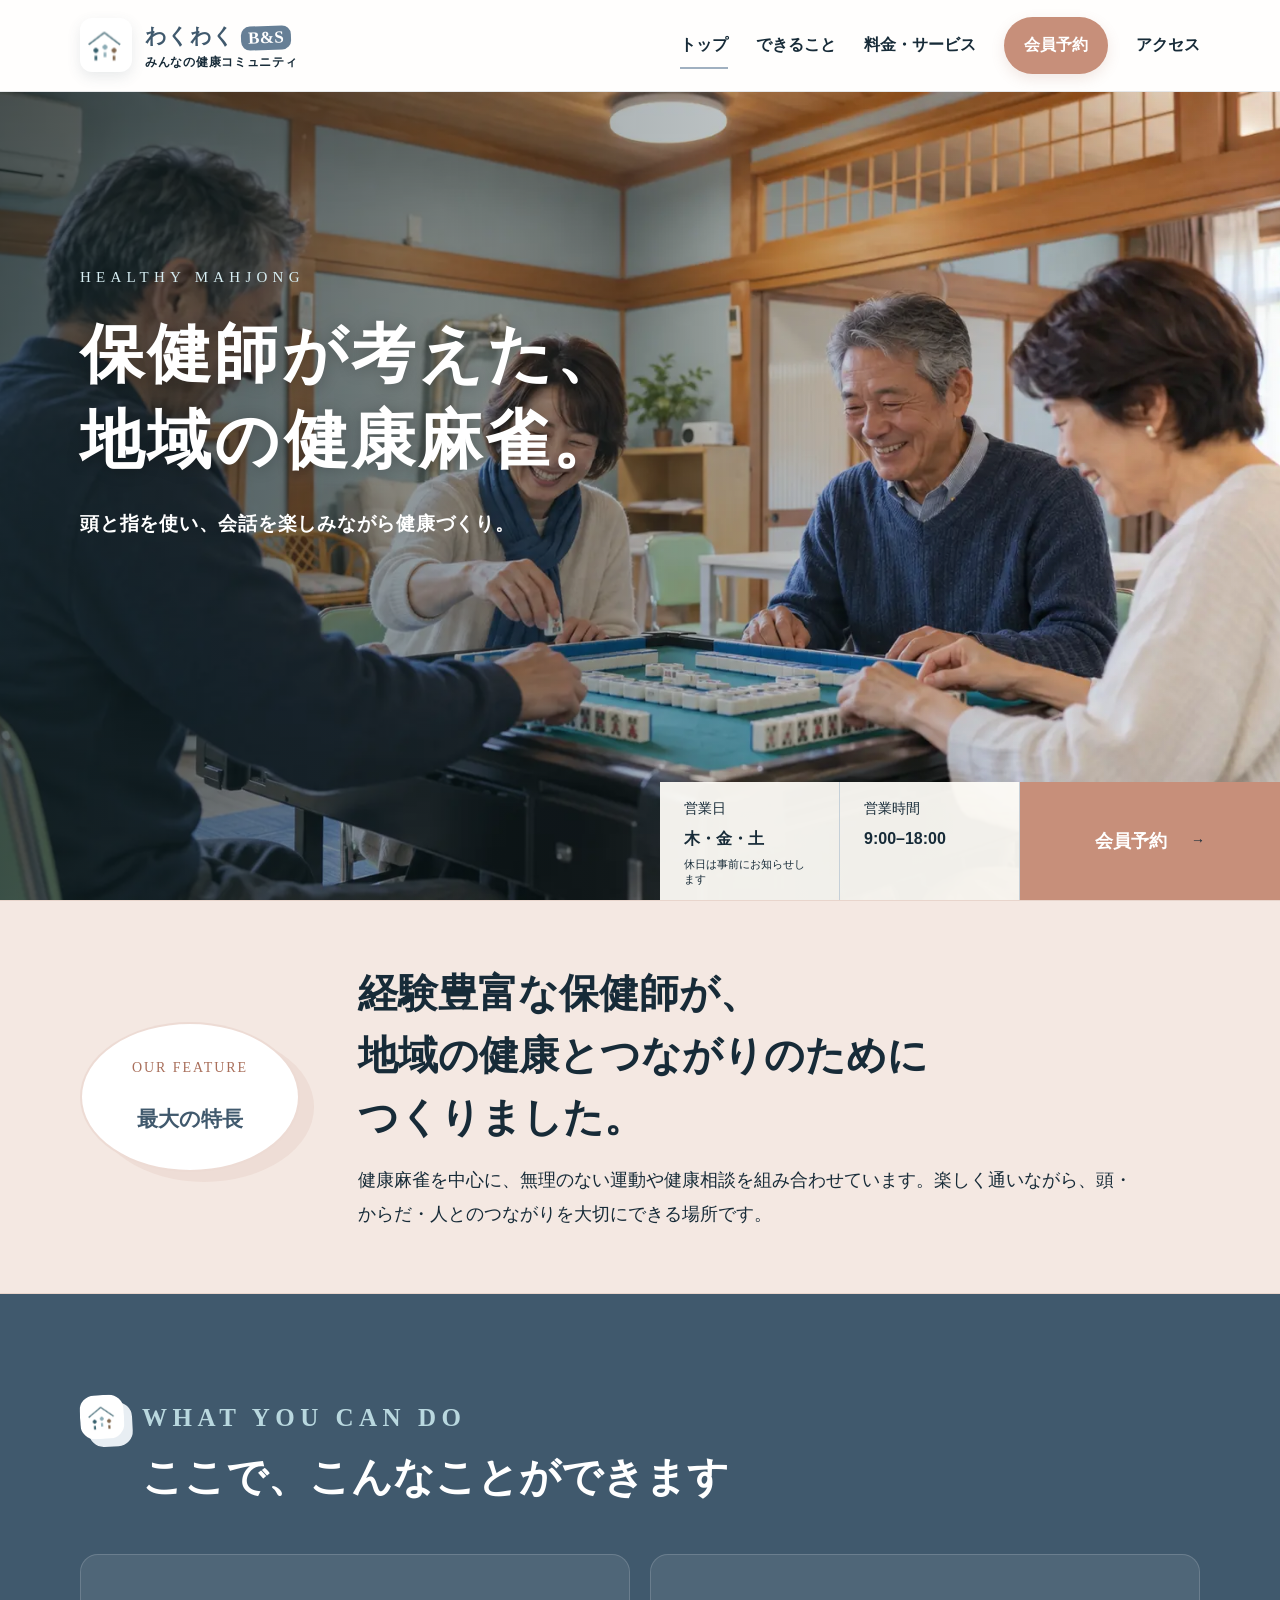
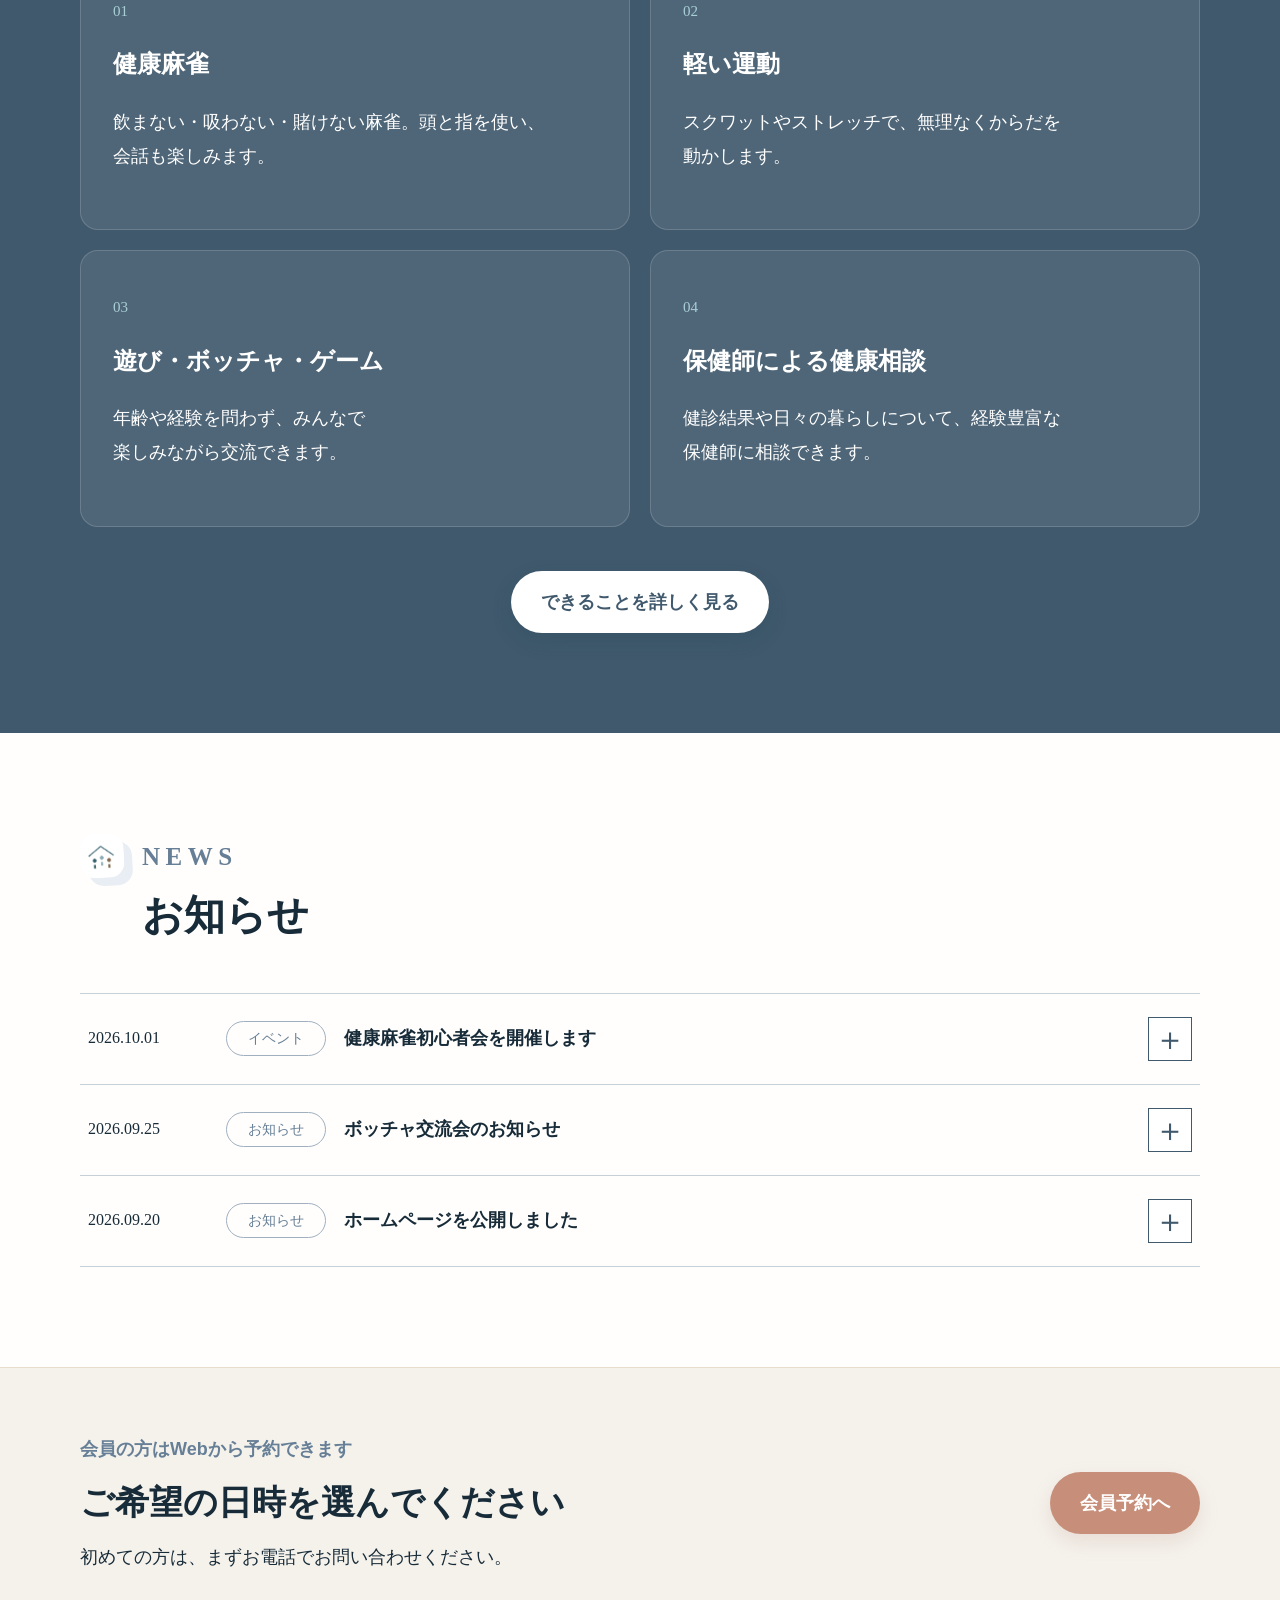
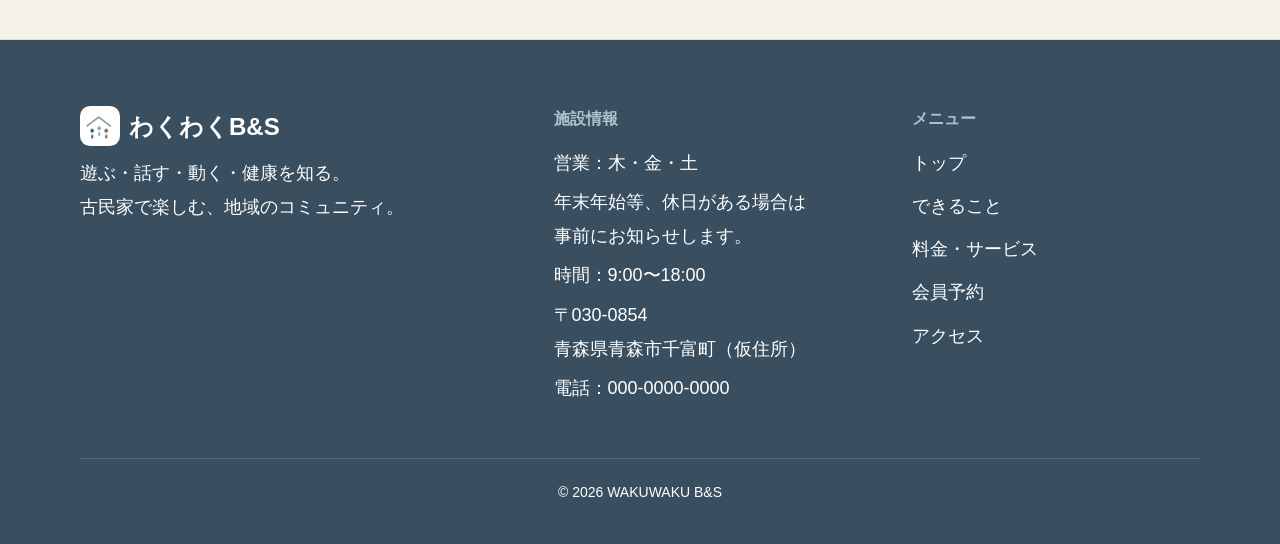
==== commit c2395aab: "v6" ====
--- a/index.html
+++ b/index.html
@@ -1,95 +1,105 @@
 <!doctype html>
 <html lang="ja">
-<head>
-  <meta charset="utf-8">
-  <meta name="viewport" content="width=device-width,initial-scale=1">
-  <meta name="description" content="遊ぶ・話す・動く・健康を知る。古民家で楽しむ地域コミュニティ施設、わくわくB&S。">
-  <title>わくわくB&S｜遊ぶ・つながる・健康になる</title>
-  <link rel="icon" type="image/png" href="images/logo.png">
-  <link rel="stylesheet" href="css/style.css">
-</head>
-<body data-page="home">
-  <a class="skip-link" href="#main">本文へ移動</a>
-  <header id="siteHeader"></header>
-  <main id="main">
-    <section class="hero" aria-label="施設の紹介スライド">
-      <div class="hero-slide is-active" data-slide><img class="hero-image" src="images/main01.webp" alt="" fetchpriority="high">
-        <div class="hero-copy"><p class="hero-kicker">HEALTHY MAHJONG</p><h1>保健師が考えた、<br>地域の健康麻雀。</h1><p>頭と指を使い、会話を楽しみながら健康づくり。</p></div>
-      </div>
-      <div class="hero-slide" data-slide><img class="hero-image" src="images/main02.webp" alt="" loading="lazy">
-        <div class="hero-copy"><p class="hero-kicker">CONNECT</p><h2>世代をこえて、<br>つながる居場所。</h2><p>子どもからシニアまで、自然と笑顔が集まります。</p></div>
-      </div>
-      <div class="hero-slide" data-slide><img class="hero-image" src="images/main03.webp" alt="" loading="lazy">
-        <div class="hero-copy"><p class="hero-kicker">MOVE</p><h2>できる範囲で、<br>気持ちよく動く。</h2><p>遊びの合間に、約4分のやさしい体操。</p></div>
-      </div>
-      <div class="hero-slide" data-slide><img class="hero-image" src="images/main04.webp" alt="" loading="lazy">
-        <div class="hero-copy"><p class="hero-kicker">ENJOY</p><h2>いくつになっても、<br>夢中になれる。</h2><p>ボッチャで楽しく、からだと心を元気に。</p></div>
-      </div>
-      <div class="hero-controls" aria-label="スライド操作">
-        <button class="hero-arrow prev" type="button" aria-label="前の画像">‹</button>
-        <div class="hero-dots" role="tablist" aria-label="画像を選ぶ"></div>
-        <button class="hero-arrow next" type="button" aria-label="次の画像">›</button>
-      </div>
-      <div class="hero-quick">
-        <div><span>営業日</span><strong>木・金・土</strong><small>休日は事前にお知らせします</small></div>
-        <div><span>営業時間</span><strong>9:00–18:00</strong></div>
-        <a href="reservation.html">会員予約 <span>→</span></a>
-      </div>
-    </section>
+	<head>
+		<meta charset="utf-8">
+		<meta name="viewport" content="width=device-width,initial-scale=1">
+		<meta name="description" content="遊ぶ・話す・動く・健康を知る。古民家で楽しむ地域コミュニティ施設、わくわくB&S。">
+		<title>わくわくB&S｜遊ぶ・つながる・健康になる</title>
+		<link rel="icon" type="image/png" href="images/logo.png">
+		<link rel="stylesheet" href="css/style.css">
+	</head>
+	<body data-page="home">
+		<a class="skip-link" href="#main">本文へ移動</a>
+		<header id="siteHeader"></header>
+		<main id="main">
+			<section class="hero" aria-label="施設の紹介スライド">
+				<div class="hero-slide is-active" data-slide><img class="hero-image" src="images/main01.webp" alt=""
+				                                                  fetchpriority="high">
+					<div class="hero-copy"><p class="hero-kicker">HEALTHY MAHJONG</p>
+						<h1>保健師が考えた、<br>地域の健康麻雀。</h1>
+						<p>頭と指を使い、会話を楽しみながら健康づくり。</p></div>
+				</div>
+				<div class="hero-slide" data-slide><img class="hero-image" src="images/main02.webp" alt=""
+				                                        loading="lazy">
+					<div class="hero-copy"><p class="hero-kicker">CONNECT</p>
+						<h2>世代をこえて、<br>つながる居場所。</h2>
+						<p>子どもからシニアまで、自然と笑顔が集まります。</p></div>
+				</div>
+				<div class="hero-slide" data-slide><img class="hero-image" src="images/main03.webp" alt=""
+				                                        loading="lazy">
+					<div class="hero-copy"><p class="hero-kicker">MOVE</p>
+						<h2>できる範囲で、<br>気持ちよく動く。</h2>
+						<p>遊びの合間に、約4分のやさしい体操。</p></div>
+				</div>
+				<div class="hero-slide" data-slide><img class="hero-image" src="images/main04.webp" alt=""
+				                                        loading="lazy">
+					<div class="hero-copy"><p class="hero-kicker">ENJOY</p>
+						<h2>いくつになっても、<br>夢中になれる。</h2>
+						<p>ボッチャで楽しく、からだと心を元気に。</p></div>
+				</div>
+			<div class="hero-quick">
+					<div><span>営業日</span><strong>木・金・土</strong><small>休日は事前にお知らせします</small></div>
+					<div><span>営業時間</span><strong>9:00–18:00</strong></div>
+					<a href="reservation.html">会員予約 <span>→</span></a>
+				</div>
+			</section>
 
-    <section class="intro section wrap">
-      <div class="section-heading"><p>ABOUT US</p><h2>わくわくB&Sについて</h2></div>
-      <div class="intro-grid">
-        <div class="intro-copy">
-          <div class="about-brand"><img src="images/logo.png" alt=""><strong>わくわく <em>B&amp;S</em></strong></div>
-          <p class="lead">遊ぶ。話す。動く。<br><em>健康を知る。</em></p>
-          <p>わくわくB&Sは、古民家のぬくもりの中で、健康麻雀やボッチャ、軽い運動を楽しめる地域のコミュニティ施設です。</p>
-          <p>50〜60代を中心に、子どもからシニアまで。気軽に立ち寄り、人とつながり、毎日を少し元気にする場所を目指しています。</p>
-          <a class="text-link" href="activity.html">できることを見る <span>→</span></a>
-        </div>
-        <div class="four-values" aria-label="施設の4つの特徴">
-          <article><b>遊</b><h3>頭を使う</h3><p>健康麻雀・ゲーム</p></article>
-          <article><b>話</b><h3>人とつながる</h3><p>多世代の交流</p></article>
-          <article><b>動</b><h3>からだを動かす</h3><p>体操・ボッチャ</p></article>
-          <article><b>健</b><h3>健康を知る</h3><p>相談・健康チェック</p></article>
-        </div>
-      </div>
-    </section>
+			<section class="nurse-feature">
+				<div class="wrap nurse-feature-inner">
+					<div class="nurse-feature-label"><span>OUR FEATURE</span><strong>最大の特長</strong></div>
+					<div><h2>経験豊富な保健師が、<br>地域の健康とつながりのためにつくりました。</h2>
+						<p>
+							健康麻雀を中心に、無理のない運動や健康相談を組み合わせています。楽しく通いながら、頭・からだ・人とのつながりを大切にできる場所です。</p>
+					</div>
+				</div>
+			</section>
 
-    <section class="nurse-feature">
-      <div class="wrap nurse-feature-inner">
-        <div class="nurse-feature-label"><span>OUR FEATURE</span><strong>最大の特長</strong></div>
-        <div><h2>経験豊富な保健師が、<br>地域の健康とつながりのためにつくりました。</h2><p>健康麻雀を中心に、無理のない運動や健康相談を組み合わせています。楽しく通いながら、頭・からだ・人とのつながりを大切にできる場所です。</p></div>
-      </div>
-    </section>
+			<section class="activity-preview section">
+				<div class="wrap">
+					<div class="section-heading light"><p>WHAT YOU CAN DO</p>
+						<h2>ここで、こんなことができます</h2></div>
+					<div class="activity-cards">
+						<article><span>01</span>
+							<h3>健康麻雀</h3>
+							<p>飲まない・吸わない・賭けない麻雀。頭と指を使い、会話も楽しみます。</p></article>
+						<article><span>02</span>
+							<h3>軽い運動</h3>
+							<p>スクワットやストレッチで、無理なくからだを動かします。</p></article>
+						<article><span>03</span>
+							<h3>遊び・ボッチャ・ゲーム</h3>
+							<p>年齢や経験を問わず、みんなで楽しみながら交流できます。</p></article>
+						<article><span>04</span>
+							<h3>保健師による健康相談</h3>
+							<p>健診結果や日々の暮らしについて、経験豊富な保健師に相談できます。</p></article>
+					</div>
+					<p class="center"><a class="button button-light" href="activity.html">できることを詳しく見る</a></p>
+				</div>
+			</section>
 
-    <section class="activity-preview section">
-      <div class="wrap">
-        <div class="section-heading light"><p>WHAT YOU CAN DO</p><h2>ここで、こんなことができます</h2></div>
-        <div class="activity-cards">
-          <article><span>01</span><h3>健康麻雀</h3><p>飲まない・吸わない・賭けない麻雀。頭と指を使い、会話も楽しみます。</p></article>
-          <article><span>02</span><h3>軽い運動</h3><p>スクワットやストレッチで、無理なくからだを動かします。</p></article>
-          <article><span>03</span><h3>遊び・ボッチャ・ゲーム</h3><p>年齢や経験を問わず、みんなで楽しみながら交流できます。</p></article>
-          <article><span>04</span><h3>保健師による健康相談</h3><p>健診結果や日々の暮らしについて、経験豊富な保健師に相談できます。</p></article>
-        </div>
-        <p class="center"><a class="button button-light" href="activity.html">できることを詳しく見る</a></p>
-      </div>
-    </section>
+			<section class="news section wrap">
+				<div class="section-heading"><p>NEWS</p>
+					<h2>お知らせ</h2></div>
+				<div class="news-list">
+					<article class="news-item"><button class="news-summary" type="button" aria-expanded="false" aria-controls="news-detail-1" aria-label="健康麻雀初心者会を開催しますの詳細を開く"><time datetime="2026-10-01">2026.10.01</time><span class="tag">イベント</span><strong>健康麻雀初心者会を開催します</strong><span class="news-toggle" aria-hidden="true">＋</span></button><div class="news-detail" id="news-detail-1" hidden><p>
+							健康麻雀が初めての方を対象に、牌の持ち方や基本ルールからゆっくりご案内します。参加日時や定員などの詳細は、決まり次第こちらでお知らせします。</p>
+						</div></article>
+					<article class="news-item"><button class="news-summary" type="button" aria-expanded="false" aria-controls="news-detail-2" aria-label="ボッチャ交流会のお知らせの詳細を開く"><time datetime="2026-09-25">2026.09.25</time><span class="tag">お知らせ</span><strong>ボッチャ交流会のお知らせ</strong><span class="news-toggle" aria-hidden="true">＋</span></button><div class="news-detail" id="news-detail-2" hidden><p>
+							年齢や運動経験を問わず楽しめるボッチャ交流会を予定しています。ご家族やお友達と一緒の参加も歓迎します。開催時間などは後日ご案内します。</p>
+						</div></article>
+					<article class="news-item"><button class="news-summary" type="button" aria-expanded="false" aria-controls="news-detail-3" aria-label="ホームページを公開しましたの詳細を開く"><time datetime="2026-09-20">2026.09.20</time><span class="tag">お知らせ</span><strong>ホームページを公開しました</strong><span class="news-toggle" aria-hidden="true">＋</span></button><div class="news-detail" id="news-detail-3" hidden><p>わくわくB&amp;Sの活動内容、料金、会員予約、アクセスをご確認いただけます。最新のお知らせや営業日の変更も、このページで随時ご案内します。</p>
+						</div></article>
+				</div>
+			</section>
 
-    <section class="news section wrap">
-      <div class="section-heading"><p>NEWS</p><h2>お知らせ</h2></div>
-      <div class="news-list">
-        <article class="news-item" tabindex="0"><div class="news-summary"><time datetime="2026-10-01">2026.10.01</time><span class="tag">イベント</span><strong>健康麻雀初心者会を開催します</strong><i aria-hidden="true">＋</i></div><div class="news-detail"><p>健康麻雀が初めての方を対象に、牌の持ち方や基本ルールからゆっくりご案内します。参加日時や定員などの詳細は、決まり次第こちらでお知らせします。</p></div></article>
-        <article class="news-item" tabindex="0"><div class="news-summary"><time datetime="2026-09-25">2026.09.25</time><span class="tag">お知らせ</span><strong>ボッチャ交流会のお知らせ</strong><i aria-hidden="true">＋</i></div><div class="news-detail"><p>年齢や運動経験を問わず楽しめるボッチャ交流会を予定しています。ご家族やお友達と一緒の参加も歓迎します。開催時間などは後日ご案内します。</p></div></article>
-        <article class="news-item" tabindex="0"><div class="news-summary"><time datetime="2026-09-20">2026.09.20</time><span class="tag">お知らせ</span><strong>ホームページを公開しました</strong><i aria-hidden="true">＋</i></div><div class="news-detail"><p>わくわくB&amp;Sの活動内容、料金、会員予約、アクセスをご確認いただけます。最新のお知らせや営業日の変更も、このページで随時ご案内します。</p></div></article>
-      </div>
-    </section>
-
-    <section class="visit-cta">
-      <div class="wrap visit-grid"><div><p>会員の方はWebから予約できます</p><h2>ご希望の日時を選んでください</h2><span>初めての方は、まずお電話でお問い合わせください。</span></div><a class="button" href="reservation.html">会員予約へ</a></div>
-    </section>
-  </main>
-  <footer id="siteFooter"></footer>
-  <script src="js/main.js"></script>
-</body>
+			<section class="visit-cta">
+				<div class="wrap visit-grid">
+					<div><p>会員の方はWebから予約できます</p>
+						<h2>ご希望の日時を選んでください</h2><span>初めての方は、まずお電話でお問い合わせください。</span>
+					</div>
+					<a class="button" href="reservation.html">会員予約へ</a></div>
+			</section>
+		</main>
+		<footer id="siteFooter"></footer>
+		<script src="js/main.js"></script>
+	</body>
 </html>
--- a/css/style.css
+++ b/css/style.css
@@ -1,2367 +1,2367 @@
 :root {
-	--blue: #6f9faf;
-	--blue-dark: #315e6d;
-	--blue-deep: #214653;
-	--blue-pale: #dcebee;
-	--cream: #f6f1e7;
-	--paper: #fffdf8;
-	--brown: #694f3c;
-	--ink: #26363a;
-	--muted: #657579;
-	--line: #d9dedb;
-	--radius: 18px;
-	--shadow: 0 15px 40px rgba(36, 58, 63, .12);
-	--wrap: min(1120px, calc(100% - 40px))
+    --blue: #6f9faf;
+    --blue-dark: #315e6d;
+    --blue-deep: #214653;
+    --blue-pale: #dcebee;
+    --cream: #f6f1e7;
+    --paper: #fffdf8;
+    --brown: #694f3c;
+    --ink: #26363a;
+    --muted: #657579;
+    --line: #d9dedb;
+    --radius: 18px;
+    --shadow: 0 15px 40px rgba(36, 58, 63, .12);
+    --wrap: min(1120px, calc(100% - 40px))
 }
 
 * {
-	box-sizing: border-box
+    box-sizing: border-box
 }
 
 html {
-	scroll-behavior: smooth
+    scroll-behavior: smooth
 }
 
 body {
-	margin: 0;
-	color: var(--ink);
-	background: var(--paper);
-	font-family: "Yu Gothic", "Hiragino Kaku Gothic ProN", Meiryo, sans-serif;
-	font-size: 16px;
-	line-height: 1.8
+    margin: 0;
+    color: var(--ink);
+    background: var(--paper);
+    font-family: "Yu Gothic", "Hiragino Kaku Gothic ProN", Meiryo, sans-serif;
+    font-size: 16px;
+    line-height: 1.8
 }
 
 img {
-	max-width: 100%;
-	display: block
+    max-width: 100%;
+    display: block
 }
 
 a {
-	color: inherit;
-	text-decoration: none
+    color: inherit;
+    text-decoration: none
 }
 
 button, input, select, textarea {
-	font: inherit
+    font: inherit
 }
 
 .wrap {
-	width: var(--wrap);
-	margin-inline: auto
+    width: var(--wrap);
+    margin-inline: auto
 }
 
 .skip-link {
-	position: fixed;
-	z-index: 999;
-	left: 16px;
-	top: -80px;
-	background: #fff;
-	padding: 12px 18px
+    position: fixed;
+    z-index: 999;
+    left: 16px;
+    top: -80px;
+    background: #fff;
+    padding: 12px 18px
 }
 
 .skip-link:focus {
-	top: 12px
+    top: 12px
 }
 
 .site-header {
-	height: 92px;
-	background: rgba(255, 253, 248, .96);
-	display: flex;
-	align-items: center;
-	position: relative;
-	z-index: 50;
-	border-bottom: 1px solid rgba(49, 94, 109, .1)
+    height: 92px;
+    background: rgba(255, 253, 248, .96);
+    display: flex;
+    align-items: center;
+    position: relative;
+    z-index: 50;
+    border-bottom: 1px solid rgba(49, 94, 109, .1)
 }
 
 .header-inner {
-	width: var(--wrap);
-	margin: auto;
-	display: flex;
-	align-items: center;
-	gap: 32px
+    width: var(--wrap);
+    margin: auto;
+    display: flex;
+    align-items: center;
+    gap: 32px
 }
 
 .logo {
-	display: flex;
-	align-items: center;
-	gap: 11px;
-	margin-right: auto;
-	color: var(--blue-deep)
+    display: flex;
+    align-items: center;
+    gap: 11px;
+    margin-right: auto;
+    color: var(--blue-deep)
 }
 
 .logo-mark {
-	width: 45px;
-	height: 45px;
-	border-radius: 14px;
-	background: var(--blue);
-	display: grid;
-	place-items: center;
-	color: #fff;
-	font-weight: 700;
-	font-size: 21px
+    width: 45px;
+    height: 45px;
+    border-radius: 14px;
+    background: var(--blue);
+    display: grid;
+    place-items: center;
+    color: #fff;
+    font-weight: 700;
+    font-size: 21px
 }
 
 .logo strong {
-	font-size: 20px;
-	letter-spacing: .03em
+    font-size: 20px;
+    letter-spacing: .03em
 }
 
 .logo small {
-	display: block;
-	font-size: 10px;
-	color: var(--muted);
-	line-height: 1.2;
-	letter-spacing: .08em
+    display: block;
+    font-size: 10px;
+    color: var(--muted);
+    line-height: 1.2;
+    letter-spacing: .08em
 }
 
 .global-nav {
-	display: flex;
-	align-items: center;
-	gap: 28px
+    display: flex;
+    align-items: center;
+    gap: 28px
 }
 
 .global-nav a {
-	font-weight: 700;
-	font-size: 15px;
-	position: relative;
-	white-space: nowrap
+    font-weight: 700;
+    font-size: 15px;
+    position: relative;
+    white-space: nowrap
 }
 
 .global-nav a::after {
-	content: "";
-	height: 2px;
-	background: var(--blue);
-	position: absolute;
-	left: 0;
-	right: 100%;
-	bottom: -8px;
-	transition: .25s
+    content: "";
+    height: 2px;
+    background: var(--blue);
+    position: absolute;
+    left: 0;
+    right: 100%;
+    bottom: -8px;
+    transition: .25s
 }
 
 .global-nav a:hover::after, .global-nav a[aria-current="page"]::after {
-	right: 0
+    right: 0
 }
 
 .header-reserve {
-	background: var(--blue-dark);
-	color: #fff !important;
-	padding: 13px 20px;
-	border-radius: 999px
+    background: var(--blue-dark);
+    color: #fff !important;
+    padding: 13px 20px;
+    border-radius: 999px
 }
 
 .header-reserve::after {
-	display: none
+    display: none
 }
 
 .menu-toggle {
-	display: none;
-	border: 0;
-	background: transparent;
-	width: 48px;
-	height: 48px;
-	font-size: 24px
+    display: none;
+    border: 0;
+    background: transparent;
+    width: 48px;
+    height: 48px;
+    font-size: 24px
 }
 
 .hero {
-	height: calc(100vh - 92px);
-	min-height: 650px;
-	max-height: 820px;
-	position: relative;
-	overflow: hidden;
-	background: #244
+    height: calc(100vh - 92px);
+    min-height: 650px;
+    max-height: 820px;
+    position: relative;
+    overflow: hidden;
+    background: #244
 }
 
 .hero-slide {
-	position: absolute;
-	inset: 0;
-	opacity: 0;
-	visibility: hidden;
-	transform: scale(1.03);
-	transition: opacity .9s, transform 6s;
-	background-image: linear-gradient(90deg, rgba(16, 34, 38, .7) 0%, rgba(17, 38, 43, .32) 43%, rgba(17, 38, 43, 0) 72%), var(--hero);
-	background-size: cover;
-	background-position: center
+    position: absolute;
+    inset: 0;
+    opacity: 0;
+    visibility: hidden;
+    transform: scale(1.03);
+    transition: opacity .9s, transform 6s;
+    background-image: linear-gradient(90deg, rgba(16, 34, 38, .7) 0%, rgba(17, 38, 43, .32) 43%, rgba(17, 38, 43, 0) 72%), var(--hero);
+    background-size: cover;
+    background-position: center
 }
 
 .hero-slide.is-active {
-	opacity: 1;
-	visibility: visible;
-	transform: scale(1)
+    opacity: 1;
+    visibility: visible;
+    transform: scale(1)
 }
 
 .hero-copy {
-	width: var(--wrap);
-	margin: auto;
-	padding-top: clamp(130px, 19vh, 200px);
-	color: #fff
+    width: var(--wrap);
+    margin: auto;
+    padding-top: clamp(130px, 19vh, 200px);
+    color: #fff
 }
 
 .hero-kicker {
-	font-family: Georgia, serif;
-	font-size: 14px;
-	letter-spacing: .35em;
-	margin: 0 0 20px;
-	color: #d7eef3
+    font-family: Georgia, serif;
+    font-size: 14px;
+    letter-spacing: .35em;
+    margin: 0 0 20px;
+    color: #d7eef3
 }
 
 .hero-copy h1, .hero-copy h2 {
-	font-family: "Yu Mincho", "Hiragino Mincho ProN", serif;
-	font-size: clamp(40px, 5vw, 68px);
-	font-weight: 600;
-	line-height: 1.35;
-	letter-spacing: .05em;
-	margin: 0 0 22px;
-	text-shadow: 0 2px 15px rgba(0, 0, 0, .25)
+    font-family: "Yu Mincho", "Hiragino Mincho ProN", serif;
+    font-size: clamp(40px, 5vw, 68px);
+    font-weight: 600;
+    line-height: 1.35;
+    letter-spacing: .05em;
+    margin: 0 0 22px;
+    text-shadow: 0 2px 15px rgba(0, 0, 0, .25)
 }
 
 .hero-copy p:last-child {
-	font-size: 18px;
-	font-weight: 600;
-	letter-spacing: .04em
+    font-size: 18px;
+    font-weight: 600;
+    letter-spacing: .04em
 }
 
 .hero-controls {
-	position: absolute;
-	z-index: 3;
-	left: 50%;
-	bottom: 98px;
-	transform: translateX(-50%);
-	display: flex;
-	align-items: center;
-	gap: 18px;
-	color: #fff
+    position: absolute;
+    z-index: 3;
+    left: 50%;
+    bottom: 98px;
+    transform: translateX(-50%);
+    display: flex;
+    align-items: center;
+    gap: 18px;
+    color: #fff
 }
 
 .hero-arrow {
-	border: 1px solid rgba(255, 255, 255, .65);
-	width: 44px;
-	height: 44px;
-	border-radius: 50%;
-	background: rgba(18, 45, 53, .25);
-	color: #fff;
-	font-size: 27px;
-	line-height: 1;
-	cursor: pointer
+    border: 1px solid rgba(255, 255, 255, .65);
+    width: 44px;
+    height: 44px;
+    border-radius: 50%;
+    background: rgba(18, 45, 53, .25);
+    color: #fff;
+    font-size: 27px;
+    line-height: 1;
+    cursor: pointer
 }
 
 .hero-dots {
-	display: flex;
-	gap: 9px
+    display: flex;
+    gap: 9px
 }
 
 .hero-dots button {
-	width: 11px;
-	height: 11px;
-	border: 1px solid #fff;
-	border-radius: 50%;
-	background: transparent;
-	padding: 0;
-	cursor: pointer
+    width: 11px;
+    height: 11px;
+    border: 1px solid #fff;
+    border-radius: 50%;
+    background: transparent;
+    padding: 0;
+    cursor: pointer
 }
 
 .hero-dots button[aria-selected="true"] {
-	background: #fff
+    background: #fff
 }
 
 .hero-quick {
-	position: absolute;
-	z-index: 4;
-	right: 0;
-	bottom: 0;
-	display: grid;
-	grid-template-columns:180px 180px 260px;
-	min-height: 82px
+    position: absolute;
+    z-index: 4;
+    right: 0;
+    bottom: 0;
+    display: grid;
+    grid-template-columns:180px 180px 260px;
+    min-height: 82px
 }
 
 .hero-quick > div {
-	background: rgba(255, 253, 248, .94);
-	padding: 13px 24px;
-	border-right: 1px solid var(--line)
+    background: rgba(255, 253, 248, .94);
+    padding: 13px 24px;
+    border-right: 1px solid var(--line)
 }
 
 .hero-quick span {
-	display: block;
-	font-size: 12px;
-	color: var(--muted)
+    display: block;
+    font-size: 12px;
+    color: var(--muted)
 }
 
 .hero-quick strong {
-	font-size: 16px
+    font-size: 16px
 }
 
 .hero-quick > a {
-	display: flex;
-	align-items: center;
-	justify-content: center;
-	gap: 24px;
-	background: var(--blue-dark);
-	color: #fff;
-	font-weight: 700;
-	font-size: 17px
+    display: flex;
+    align-items: center;
+    justify-content: center;
+    gap: 24px;
+    background: var(--blue-dark);
+    color: #fff;
+    font-weight: 700;
+    font-size: 17px
 }
 
 .section {
-	padding: 100px 0
+    padding: 100px 0
 }
 
 .section-heading {
-	margin-bottom: 48px
+    margin-bottom: 48px
 }
 
 .section-heading p, .eyebrow {
-	margin: 0 0 7px;
-	color: var(--blue-dark);
-	font-family: Georgia, serif;
-	font-weight: 700;
-	font-size: 13px;
-	letter-spacing: .22em
+    margin: 0 0 7px;
+    color: var(--blue-dark);
+    font-family: Georgia, serif;
+    font-weight: 700;
+    font-size: 13px;
+    letter-spacing: .22em
 }
 
 .section-heading h2 {
-	font-family: "Yu Mincho", "Hiragino Mincho ProN", serif;
-	font-size: clamp(28px, 3.2vw, 42px);
-	font-weight: 600;
-	margin: 0;
-	line-height: 1.4
+    font-family: "Yu Mincho", "Hiragino Mincho ProN", serif;
+    font-size: clamp(28px, 3.2vw, 42px);
+    font-weight: 600;
+    margin: 0;
+    line-height: 1.4
 }
 
 .intro-grid {
-	display: grid;
-	grid-template-columns:.8fr 1.2fr;
-	gap: 80px;
-	align-items: center
+    display: grid;
+    grid-template-columns:.8fr 1.2fr;
+    gap: 80px;
+    align-items: center
 }
 
 .intro-copy .lead {
-	font-family: "Yu Mincho", "Hiragino Mincho ProN", serif;
-	font-size: clamp(28px, 3.5vw, 46px);
-	font-weight: 600;
-	line-height: 1.45;
-	margin: 0 0 26px
+    font-family: "Yu Mincho", "Hiragino Mincho ProN", serif;
+    font-size: clamp(28px, 3.5vw, 46px);
+    font-weight: 600;
+    line-height: 1.45;
+    margin: 0 0 26px
 }
 
 .intro-copy .lead em {
-	color: var(--blue-dark);
-	font-style: normal
+    color: var(--blue-dark);
+    font-style: normal
 }
 
 .intro-copy > p:not(.lead) {
-	color: var(--muted)
+    color: var(--muted)
 }
 
 .text-link {
-	display: inline-flex;
-	gap: 22px;
-	margin-top: 15px;
-	color: var(--blue-dark);
-	font-weight: 700;
-	border-bottom: 1px solid var(--blue);
-	padding-bottom: 6px
+    display: inline-flex;
+    gap: 22px;
+    margin-top: 15px;
+    color: var(--blue-dark);
+    font-weight: 700;
+    border-bottom: 1px solid var(--blue);
+    padding-bottom: 6px
 }
 
 .four-values {
-	display: grid;
-	grid-template-columns:1fr 1fr;
-	gap: 14px
+    display: grid;
+    grid-template-columns:1fr 1fr;
+    gap: 14px
 }
 
 .four-values article {
-	background: var(--cream);
-	padding: 30px;
-	border-radius: var(--radius);
-	min-height: 190px
+    background: var(--cream);
+    padding: 30px;
+    border-radius: var(--radius);
+    min-height: 190px
 }
 
 .four-values article:nth-child(2), .four-values article:nth-child(3) {
-	background: var(--blue-pale)
+    background: var(--blue-pale)
 }
 
 .four-values b {
-	display: grid;
-	place-items: center;
-	width: 44px;
-	height: 44px;
-	border-radius: 50%;
-	background: var(--blue-dark);
-	color: #fff;
-	font-family: serif;
-	font-size: 20px
+    display: grid;
+    place-items: center;
+    width: 44px;
+    height: 44px;
+    border-radius: 50%;
+    background: var(--blue-dark);
+    color: #fff;
+    font-family: serif;
+    font-size: 20px
 }
 
 .four-values h3 {
-	margin: 14px 0 0;
-	font-size: 18px
+    margin: 14px 0 0;
+    font-size: 18px
 }
 
 .four-values p {
-	margin: 0;
-	color: var(--muted);
-	font-size: 14px
+    margin: 0;
+    color: var(--muted);
+    font-size: 14px
 }
 
 .activity-preview {
-	background: var(--blue-deep);
-	color: #fff;
-	position: relative
+    background: var(--blue-deep);
+    color: #fff;
+    position: relative
 }
 
 .section-heading.light p {
-	color: #b9d8df
+    color: #b9d8df
 }
 
 .activity-cards {
-	display: grid;
-	grid-template-columns:repeat(3, 1fr);
-	gap: 20px
+    display: grid;
+    grid-template-columns:repeat(3, 1fr);
+    gap: 20px
 }
 
 .activity-cards article {
-	padding: 38px 32px;
-	background: rgba(255, 255, 255, .08);
-	border: 1px solid rgba(255, 255, 255, .16);
-	border-radius: var(--radius)
+    padding: 38px 32px;
+    background: rgba(255, 255, 255, .08);
+    border: 1px solid rgba(255, 255, 255, .16);
+    border-radius: var(--radius)
 }
 
 .activity-cards span {
-	font-family: Georgia, serif;
-	color: #a9ced6
+    font-family: Georgia, serif;
+    color: #a9ced6
 }
 
 .activity-cards h3 {
-	font-size: 21px;
-	margin: 14px 0 10px
+    font-size: 21px;
+    margin: 14px 0 10px
 }
 
 .activity-cards p {
-	color: #d5e2e4
+    color: #d5e2e4
 }
 
 .center {
-	text-align: center;
-	margin: 44px 0 0
+    text-align: center;
+    margin: 44px 0 0
 }
 
 .button {
-	display: inline-flex;
-	align-items: center;
-	justify-content: center;
-	min-height: 58px;
-	padding: 14px 30px;
-	border-radius: 999px;
-	border: 0;
-	background: var(--blue-dark);
-	color: #fff;
-	font-weight: 700;
-	cursor: pointer;
-	box-shadow: 0 8px 20px rgba(30, 69, 80, .18)
+    display: inline-flex;
+    align-items: center;
+    justify-content: center;
+    min-height: 58px;
+    padding: 14px 30px;
+    border-radius: 999px;
+    border: 0;
+    background: var(--blue-dark);
+    color: #fff;
+    font-weight: 700;
+    cursor: pointer;
+    box-shadow: 0 8px 20px rgba(30, 69, 80, .18)
 }
 
 .button:hover {
-	/*background: var(--blue-deep)*/
+    /*background: var(--blue-deep)*/
 }
 
 .button-light {
-	background: #fff;
-	color: var(--blue-deep)
+    background: #fff;
+    color: var(--blue-deep)
 }
 
 .news-list {
-	border-top: 1px solid var(--line)
+    border-top: 1px solid var(--line)
 }
 
 .news-list a {
-	display: grid;
-	grid-template-columns:120px 100px 1fr 30px;
-	align-items: center;
-	gap: 18px;
-	padding: 23px 8px;
-	border-bottom: 1px solid var(--line)
+    display: grid;
+    grid-template-columns:120px 100px 1fr 30px;
+    align-items: center;
+    gap: 18px;
+    padding: 23px 8px;
+    border-bottom: 1px solid var(--line)
 }
 
 .news-list time {
-	font-family: Georgia, serif;
-	color: var(--muted)
+    font-family: Georgia, serif;
+    color: var(--muted)
 }
 
 .tag {
-	font-size: 12px;
-	text-align: center;
-	padding: 2px 8px;
-	border: 1px solid var(--blue);
-	color: var(--blue-dark);
-	border-radius: 999px
+    font-size: 12px;
+    text-align: center;
+    padding: 2px 8px;
+    border: 1px solid var(--blue);
+    color: var(--blue-dark);
+    border-radius: 999px
 }
 
 .news-list i {
-	font-style: normal;
-	color: var(--blue-dark)
+    font-style: normal;
+    color: var(--blue-dark)
 }
 
 .visit-cta {
-	background: var(--cream);
-	padding: 64px 0;
-	border-block: 1px solid #e7ddca
+    background: var(--cream);
+    padding: 64px 0;
+    border-block: 1px solid #e7ddca
 }
 
 .visit-grid {
-	display: flex;
-	align-items: center;
-	justify-content: space-between;
-	gap: 40px
+    display: flex;
+    align-items: center;
+    justify-content: space-between;
+    gap: 40px
 }
 
 .visit-grid p {
-	margin: 0;
-	color: var(--blue-dark);
-	font-weight: 700
+    margin: 0;
+    color: var(--blue-dark);
+    font-weight: 700
 }
 
 .visit-grid h2 {
-	font-family: "Yu Mincho", serif;
-	font-size: 34px;
-	margin: 5px 0
+    font-family: "Yu Mincho", serif;
+    font-size: 34px;
+    margin: 5px 0
 }
 
 .visit-grid span {
-	color: var(--muted)
+    color: var(--muted)
 }
 
 .site-footer {
-	background: #1e363e;
-	color: #dbe5e7;
-	padding: 64px 0 24px
+    background: #1e363e;
+    color: #dbe5e7;
+    padding: 64px 0 24px
 }
 
 .footer-grid {
-	display: grid;
-	grid-template-columns:1.4fr 1fr 1fr;
-	gap: 70px
+    display: grid;
+    grid-template-columns:1.4fr 1fr 1fr;
+    gap: 70px
 }
 
 .footer-logo {
-	font-size: 24px;
-	font-weight: 700;
-	color: #fff
+    font-size: 24px;
+    font-weight: 700;
+    color: #fff
 }
 
 .footer-grid h3 {
-	font-size: 14px;
-	color: #a9c5cb;
-	margin: 0 0 12px
+    font-size: 14px;
+    color: #a9c5cb;
+    margin: 0 0 12px
 }
 
 .footer-grid p {
-	margin: 0 0 5px
+    margin: 0 0 5px
 }
 
 .footer-links {
-	display: grid;
-	gap: 9px
+    display: grid;
+    gap: 9px
 }
 
 .copyright {
-	text-align: center;
-	border-top: 1px solid rgba(255, 255, 255, .14);
-	padding-top: 20px;
-	margin-top: 48px;
-	font-size: 12px;
-	color: #99b0b5
+    text-align: center;
+    border-top: 1px solid rgba(255, 255, 255, .14);
+    padding-top: 20px;
+    margin-top: 48px;
+    font-size: 12px;
+    color: #99b0b5
 }
 
 .page-hero {
-	background: linear-gradient(135deg, var(--blue-deep), var(--blue-dark));
-	color: #fff;
-	padding: 86px 0 78px;
-	position: relative;
-	overflow: hidden
+    background: linear-gradient(135deg, var(--blue-deep), var(--blue-dark));
+    color: #fff;
+    padding: 86px 0 78px;
+    position: relative;
+    overflow: hidden
 }
 
 .page-hero::after {
-	content: "";
-	position: absolute;
-	width: 340px;
-	height: 340px;
-	border: 1px solid rgba(255, 255, 255, .16);
-	border-radius: 50%;
-	right: -40px;
-	top: -150px
+    content: "";
+    position: absolute;
+    width: 340px;
+    height: 340px;
+    border: 1px solid rgba(255, 255, 255, .16);
+    border-radius: 50%;
+    right: -40px;
+    top: -150px
 }
 
 .page-hero p {
-	font-family: Georgia, serif;
-	letter-spacing: .3em;
-	color: #b7d8df;
-	margin: 0
+    font-family: Georgia, serif;
+    letter-spacing: .3em;
+    color: #b7d8df;
+    margin: 0
 }
 
 .page-hero h1 {
-	font-family: "Yu Mincho", serif;
-	font-size: clamp(38px, 5vw, 58px);
-	margin: 8px 0 10px
+    font-family: "Yu Mincho", serif;
+    font-size: clamp(38px, 5vw, 58px);
+    margin: 8px 0 10px
 }
 
 .page-hero span {
-	color: #d9e7e9
+    color: #d9e7e9
 }
 
 .page-intro {
-	max-width: 760px;
-	margin: 0 auto 68px;
-	text-align: center
+    max-width: 760px;
+    margin: 0 auto 68px;
+    text-align: center
 }
 
 .page-intro h2 {
-	font-family: "Yu Mincho", serif;
-	font-size: clamp(30px, 4vw, 44px);
-	line-height: 1.5;
-	margin: 10px 0 18px
+    font-family: "Yu Mincho", serif;
+    font-size: clamp(30px, 4vw, 44px);
+    line-height: 1.5;
+    margin: 10px 0 18px
 }
 
 .page-intro > p:last-child {
-	color: var(--muted)
+    color: var(--muted)
 }
 
 .feature-list {
-	display: grid;
-	gap: 22px
+    display: grid;
+    gap: 22px
 }
 
 .feature-list article {
-	display: grid;
-	grid-template-columns:100px 1fr;
-	gap: 24px;
-	padding: 38px 42px;
-	background: #fff;
-	border: 1px solid var(--line);
-	border-radius: var(--radius);
-	box-shadow: 0 8px 24px rgba(37, 64, 70, .05)
+    display: grid;
+    grid-template-columns:100px 1fr;
+    gap: 24px;
+    padding: 38px 42px;
+    background: #fff;
+    border: 1px solid var(--line);
+    border-radius: var(--radius);
+    box-shadow: 0 8px 24px rgba(37, 64, 70, .05)
 }
 
 .feature-number {
-	font-family: Georgia, serif;
-	font-size: 38px;
-	color: var(--blue)
+    font-family: Georgia, serif;
+    font-size: 38px;
+    color: var(--blue)
 }
 
 .feature-list h3 {
-	font-size: 28px;
-	margin: 0 0 10px
+    font-size: 28px;
+    margin: 0 0 10px
 }
 
 .feature-list p {
-	color: var(--muted)
+    color: var(--muted)
 }
 
 .chip-list {
-	display: flex;
-	flex-wrap: wrap;
-	gap: 8px;
-	list-style: none;
-	padding: 0;
-	margin: 16px 0 0
+    display: flex;
+    flex-wrap: wrap;
+    gap: 8px;
+    list-style: none;
+    padding: 0;
+    margin: 16px 0 0
 }
 
 .chip-list li {
-	background: var(--blue-pale);
-	color: var(--blue-deep);
-	padding: 5px 13px;
-	border-radius: 999px;
-	font-size: 14px
+    background: var(--blue-pale);
+    color: var(--blue-deep);
+    padding: 5px 13px;
+    border-radius: 999px;
+    font-size: 14px
 }
 
 .price-grid {
-	display: grid;
-	grid-template-columns:repeat(3, 1fr);
-	gap: 20px;
-	align-items: stretch;
-	margin-bottom: 28px
+    display: grid;
+    grid-template-columns:repeat(3, 1fr);
+    gap: 20px;
+    align-items: stretch;
+    margin-bottom: 28px
 }
 
 .price-grid article {
-	position: relative;
-	text-align: center;
-	border: 1px solid var(--line);
-	border-radius: var(--radius);
-	padding: 38px 20px;
-	background: #fff
+    position: relative;
+    text-align: center;
+    border: 1px solid var(--line);
+    border-radius: var(--radius);
+    padding: 38px 20px;
+    background: #fff
 }
 
 .price-grid article.recommended {
-	border: 3px solid var(--blue);
-	transform: translateY(-10px)
+    border: 3px solid var(--blue);
+    transform: translateY(-10px)
 }
 
 .price-grid article > b {
-	position: absolute;
-	top: -15px;
-	left: 50%;
-	transform: translateX(-50%);
-	background: var(--blue);
-	color: #fff;
-	padding: 3px 18px;
-	border-radius: 999px;
-	font-size: 13px
+    position: absolute;
+    top: -15px;
+    left: 50%;
+    transform: translateX(-50%);
+    background: var(--blue);
+    color: #fff;
+    padding: 3px 18px;
+    border-radius: 999px;
+    font-size: 13px
 }
 
 .price-grid span {
-	color: var(--muted);
-	font-size: 14px
+    color: var(--muted);
+    font-size: 14px
 }
 
 .price-grid h3 {
-	margin: 7px 0;
-	font-size: 22px
+    margin: 7px 0;
+    font-size: 22px
 }
 
 .price-grid strong {
-	font-family: Georgia, serif;
-	color: var(--blue-dark);
-	font-size: 44px
+    font-family: Georgia, serif;
+    color: var(--blue-dark);
+    font-size: 44px
 }
 
 .price-grid small {
-	font-family: inherit;
-	font-size: 16px
+    font-family: inherit;
+    font-size: 16px
 }
 
 .member-card {
-	display: grid;
-	grid-template-columns:1.1fr .9fr;
-	gap: 50px;
-	align-items: center;
-	padding: 40px 46px;
-	border-radius: var(--radius);
-	background: var(--blue-deep);
-	color: #fff
+    display: grid;
+    grid-template-columns:1.1fr .9fr;
+    gap: 50px;
+    align-items: center;
+    padding: 40px 46px;
+    border-radius: var(--radius);
+    background: var(--blue-deep);
+    color: #fff
 }
 
 .member-card h2 {
-	font-size: 32px;
-	margin: 0
+    font-size: 32px;
+    margin: 0
 }
 
 .member-card p {
-	color: #cfdee1
+    color: #cfdee1
 }
 
 .member-price {
-	text-align: right
+    text-align: right
 }
 
 .member-price strong {
-	display: block;
-	font-size: 32px
+    display: block;
+    font-size: 32px
 }
 
 .member-price small {
-	font-size: 15px
+    font-size: 15px
 }
 
 .member-price span {
-	color: #bad0d5
+    color: #bad0d5
 }
 
 .note {
-	text-align: center;
-	color: var(--muted);
-	font-size: 14px
+    text-align: center;
+    color: var(--muted);
+    font-size: 14px
 }
 
 .services {
-	background: var(--cream)
+    background: var(--cream)
 }
 
 .service-grid {
-	display: grid;
-	grid-template-columns:repeat(4, 1fr);
-	gap: 16px
+    display: grid;
+    grid-template-columns:repeat(4, 1fr);
+    gap: 16px
 }
 
 .service-grid article {
-	background: #fff;
-	padding: 30px 24px;
-	border-radius: var(--radius)
+    background: #fff;
+    padding: 30px 24px;
+    border-radius: var(--radius)
 }
 
 .service-grid > article > span {
-	font-size: 30px
+    font-size: 30px
 }
 
 .service-grid h3 {
-	font-size: 18px
+    font-size: 18px
 }
 
 .service-grid p {
-	color: var(--muted);
-	font-size: 15px
+    color: var(--muted);
+    font-size: 15px
 }
 
 .form-layout, .contact-layout {
-	display: grid;
-	grid-template-columns:340px 1fr;
-	gap: 60px;
-	align-items: start
+    display: grid;
+    grid-template-columns:340px 1fr;
+    gap: 60px;
+    align-items: start
 }
 
 .form-guide {
-	position: sticky;
-	top: 30px
+    position: sticky;
+    top: 30px
 }
 
 .form-guide h2 {
-	font-family: "Yu Mincho", serif;
-	font-size: 34px
+    font-family: "Yu Mincho", serif;
+    font-size: 34px
 }
 
 .form-guide ol {
-	list-style: none;
-	padding: 0;
-	margin: 30px 0
+    list-style: none;
+    padding: 0;
+    margin: 30px 0
 }
 
 .form-guide li {
-	display: flex;
-	gap: 14px;
-	margin: 20px 0
+    display: flex;
+    gap: 14px;
+    margin: 20px 0
 }
 
 .form-guide li > b {
-	display: grid;
-	place-items: center;
-	flex: 0 0 34px;
-	height: 34px;
-	border-radius: 50%;
-	background: var(--blue);
-	color: #fff
+    display: grid;
+    place-items: center;
+    flex: 0 0 34px;
+    height: 34px;
+    border-radius: 50%;
+    background: var(--blue);
+    color: #fff
 }
 
 .form-guide li strong, .form-guide li small {
-	display: block
+    display: block
 }
 
 .form-guide li small {
-	color: var(--muted)
+    color: var(--muted)
 }
 
 .mini-info {
-	padding: 20px;
-	background: var(--blue-pale);
-	border-radius: 14px
+    padding: 20px;
+    background: var(--blue-pale);
+    border-radius: 14px
 }
 
 .mini-info p {
-	margin: 5px 0 0
+    margin: 5px 0 0
 }
 
 .main-form {
-	background: #fff;
-	border: 1px solid var(--line);
-	border-radius: var(--radius);
-	padding: 40px;
-	box-shadow: var(--shadow)
+    background: #fff;
+    border: 1px solid var(--line);
+    border-radius: var(--radius);
+    padding: 40px;
+    box-shadow: var(--shadow)
 }
 
 .main-form fieldset {
-	border: 0;
-	padding: 0;
-	margin: 0 0 28px
+    border: 0;
+    padding: 0;
+    margin: 0 0 28px
 }
 
 .main-form legend, .main-form > fieldset > legend {
-	font-weight: 700;
-	margin-bottom: 10px
+    font-weight: 700;
+    margin-bottom: 10px
 }
 
 .radio-row {
-	display: flex;
-	gap: 12px
+    display: flex;
+    gap: 12px
 }
 
 .radio-row label {
-	flex: 1;
-	border: 1px solid var(--line);
-	padding: 14px;
-	border-radius: 12px
+    flex: 1;
+    border: 1px solid var(--line);
+    padding: 14px;
+    border-radius: 12px
 }
 
 .field-grid {
-	display: grid;
-	grid-template-columns:1fr 1fr;
-	gap: 22px
+    display: grid;
+    grid-template-columns:1fr 1fr;
+    gap: 22px
 }
 
 .field-grid > label {
-	display: grid;
-	gap: 6px;
-	font-weight: 700
+    display: grid;
+    gap: 6px;
+    font-weight: 700
 }
 
 .field-grid .wide {
-	grid-column: 1/-1
+    grid-column: 1/-1
 }
 
 .field-grid input, .field-grid select, .field-grid textarea {
-	width: 100%;
-	border: 1px solid #bcc9ca;
-	border-radius: 10px;
-	padding: 13px 14px;
-	background: #fff
+    width: 100%;
+    border: 1px solid #bcc9ca;
+    border-radius: 10px;
+    padding: 13px 14px;
+    background: #fff
 }
 
 .field-grid input:focus, .field-grid select:focus, .field-grid textarea:focus {
-	outline: 3px solid rgba(111, 159, 175, .25);
-	border-color: var(--blue-dark)
+    outline: 3px solid rgba(111, 159, 175, .25);
+    border-color: var(--blue-dark)
 }
 
 .field-grid em {
-	display: inline;
-	color: #fff;
-	background: #b85a52;
-	border-radius: 4px;
-	padding: 1px 6px;
-	font-size: 11px;
-	font-style: normal;
-	margin-left: 5px
+    display: inline;
+    color: #fff;
+    background: #b85a52;
+    border-radius: 4px;
+    padding: 1px 6px;
+    font-size: 11px;
+    font-style: normal;
+    margin-left: 5px
 }
 
 .checks {
-	display: flex !important;
-	flex-wrap: wrap;
-	gap: 10px 22px
+    display: flex !important;
+    flex-wrap: wrap;
+    gap: 10px 22px
 }
 
 .checks label {
-	font-weight: 400
+    font-weight: 400
 }
 
 .privacy-note {
-	background: var(--cream);
-	padding: 14px 16px;
-	border-radius: 10px;
-	color: var(--muted);
-	font-size: 14px
+    background: var(--cream);
+    padding: 14px 16px;
+    border-radius: 10px;
+    color: var(--muted);
+    font-size: 14px
 }
 
 .form-button {
-	width: 100%
+    width: 100%
 }
 
 .form-status {
-	text-align: center;
-	color: var(--blue-dark);
-	font-weight: 700
+    text-align: center;
+    color: var(--blue-dark);
+    font-weight: 700
 }
 
 .contact-info {
-	padding: 30px;
-	background: var(--blue-pale);
-	border-radius: var(--radius)
+    padding: 30px;
+    background: var(--blue-pale);
+    border-radius: var(--radius)
 }
 
 .phone {
-	display: block;
-	font-family: Georgia, serif;
-	font-size: 36px;
-	color: var(--blue-deep);
-	font-weight: 700;
-	line-height: 1.3
+    display: block;
+    font-family: Georgia, serif;
+    font-size: 36px;
+    color: var(--blue-deep);
+    font-weight: 700;
+    line-height: 1.3
 }
 
 .contact-info dl {
-	margin: 30px 0 0
+    margin: 30px 0 0
 }
 
 .contact-info dl > div {
-	border-top: 1px solid rgba(49, 94, 109, .2);
-	padding: 16px 0
+    border-top: 1px solid rgba(49, 94, 109, .2);
+    padding: 16px 0
 }
 
 .contact-info dt {
-	font-weight: 700
+    font-weight: 700
 }
 
 .contact-info dd {
-	margin: 3px 0 0;
-	color: var(--muted)
+    margin: 3px 0 0;
+    color: var(--muted)
 }
 
 @media (max-width: 960px) {
-	.site-header {
-		height: 76px
-	}
-
-	.menu-toggle {
-		display: block
-	}
-
-	.global-nav {
-		display: none;
-		position: absolute;
-		top: 76px;
-		left: 0;
-		right: 0;
-		background: var(--paper);
-		padding: 20px;
-		box-shadow: var(--shadow);
-		flex-direction: column;
-		align-items: stretch
-	}
-
-	.global-nav.is-open {
-		display: flex
-	}
-
-	.global-nav a {
-		padding: 8px
-	}
-
-	.hero {
-		height: 730px;
-		min-height: 0
-	}
-
-	.hero-slide {
-		background-image: linear-gradient(90deg, rgba(16, 34, 38, .72), rgba(17, 38, 43, .12)), var(--hero)
-	}
-
-	.hero-copy {
-		padding-top: 160px
-	}
-
-	.hero-quick {
-		grid-template-columns:1fr 1fr;
-		left: 20px;
-		right: 20px
-	}
-
-	.hero-quick > a {
-		grid-column: 1/-1;
-		min-height: 58px
-	}
-
-	.intro-grid {
-		grid-template-columns:1fr;
-		gap: 40px
-	}
-
-	.activity-cards, .price-grid {
-		grid-template-columns:1fr
-	}
-
-	.price-grid article.recommended {
-		transform: none
-	}
-
-	.service-grid {
-		grid-template-columns:1fr 1fr
-	}
-
-	.form-layout, .contact-layout {
-		grid-template-columns:1fr
-	}
-
-	.form-guide {
-		position: static
-	}
-
-	.footer-grid {
-		grid-template-columns:1fr 1fr
-	}
-
-	.footer-grid > div:first-child {
-		grid-column: 1/-1
-	}
+    .site-header {
+        height: 76px
+    }
+
+    .menu-toggle {
+        display: block
+    }
+
+    .global-nav {
+        display: none;
+        position: absolute;
+        top: 76px;
+        left: 0;
+        right: 0;
+        background: var(--paper);
+        padding: 20px;
+        box-shadow: var(--shadow);
+        flex-direction: column;
+        align-items: stretch
+    }
+
+    .global-nav.is-open {
+        display: flex
+    }
+
+    .global-nav a {
+        padding: 8px
+    }
+
+    .hero {
+        height: 730px;
+        min-height: 0
+    }
+
+    .hero-slide {
+        background-image: linear-gradient(90deg, rgba(16, 34, 38, .72), rgba(17, 38, 43, .12)), var(--hero)
+    }
+
+    .hero-copy {
+        padding-top: 160px
+    }
+
+    .hero-quick {
+        grid-template-columns:1fr 1fr;
+        left: 20px;
+        right: 20px
+    }
+
+    .hero-quick > a {
+        grid-column: 1/-1;
+        min-height: 58px
+    }
+
+    .intro-grid {
+        grid-template-columns:1fr;
+        gap: 40px
+    }
+
+    .activity-cards, .price-grid {
+        grid-template-columns:1fr
+    }
+
+    .price-grid article.recommended {
+        transform: none
+    }
+
+    .service-grid {
+        grid-template-columns:1fr 1fr
+    }
+
+    .form-layout, .contact-layout {
+        grid-template-columns:1fr
+    }
+
+    .form-guide {
+        position: static
+    }
+
+    .footer-grid {
+        grid-template-columns:1fr 1fr
+    }
+
+    .footer-grid > div:first-child {
+        grid-column: 1/-1
+    }
 }
 
 @media (max-width: 640px) {
-	:root {
-		--wrap: calc(100% - 32px)
-	}
-
-	body {
-		font-size: 16px
-	}
-
-	.logo small {
-		display: none
-	}
-
-	.logo strong {
-		font-size: 17px
-	}
-
-	.hero {
-		height: 690px
-	}
-
-	.hero-slide {
-		background-position: 60% center
-	}
-
-	.hero-copy {
-		padding-top: 110px
-	}
-
-	.hero-copy h1, .hero-copy h2 {
-		font-size: 36px
-	}
-
-	.hero-copy p:last-child {
-		font-size: 15px;
-		max-width: 300px
-	}
-
-	.hero-controls {
-		bottom: 168px
-	}
-
-	.hero-quick {
-		grid-template-columns:1fr 1fr;
-		left: 0;
-		right: 0
-	}
-
-	.hero-quick > div {
-		padding: 10px 14px
-	}
-
-	.hero-quick strong {
-		font-size: 14px
-	}
-
-	.section {
-		padding: 72px 0
-	}
-
-	.four-values {
-		grid-template-columns:1fr 1fr
-	}
-
-	.four-values article {
-		padding: 20px;
-		min-height: 165px
-	}
-
-	.activity-cards {
-		grid-template-columns:1fr
-	}
-
-	.news-list a {
-		grid-template-columns:105px 1fr;
-		gap: 6px 10px
-	}
-
-	.news-list .tag {
-		grid-column: 2
-	}
-
-	.news-list strong {
-		grid-column: 1/-1
-	}
-
-	.news-list i {
-		display: none
-	}
-
-	.visit-grid {
-		align-items: flex-start;
-		flex-direction: column
-	}
-
-	.visit-grid h2 {
-		font-size: 28px
-	}
-
-	.visit-grid .button {
-		width: 100%
-	}
-
-	.footer-grid {
-		grid-template-columns:1fr;
-		gap: 36px
-	}
-
-	.footer-grid > div:first-child {
-		grid-column: auto
-	}
-
-	.page-hero {
-		padding: 60px 0
-	}
-
-	.feature-list article {
-		grid-template-columns:1fr;
-		padding: 28px 24px
-	}
-
-	.feature-number {
-		font-size: 28px
-	}
-
-	.member-card {
-		grid-template-columns:1fr;
-		padding: 30px 24px
-	}
-
-	.member-price {
-		text-align: left
-	}
-
-	.service-grid {
-		grid-template-columns:1fr
-	}
-
-	.field-grid {
-		grid-template-columns:1fr
-	}
-
-	.main-form {
-		padding: 26px 20px
-	}
-
-	.radio-row {
-		flex-direction: column
-	}
-
-	.form-layout, .contact-layout {
-		gap: 35px
-	}
-
-	.phone {
-		font-size: 30px
-	}
+    :root {
+        --wrap: calc(100% - 32px)
+    }
+
+    body {
+        font-size: 16px
+    }
+
+    .logo small {
+        display: none
+    }
+
+    .logo strong {
+        font-size: 17px
+    }
+
+    .hero {
+        height: 690px
+    }
+
+    .hero-slide {
+        background-position: 60% center
+    }
+
+    .hero-copy {
+        padding-top: 110px
+    }
+
+    .hero-copy h1, .hero-copy h2 {
+        font-size: 36px
+    }
+
+    .hero-copy p:last-child {
+        font-size: 15px;
+        max-width: 300px
+    }
+
+    .hero-controls {
+        bottom: 168px
+    }
+
+    .hero-quick {
+        grid-template-columns:1fr 1fr;
+        left: 0;
+        right: 0
+    }
+
+    .hero-quick > div {
+        padding: 10px 14px
+    }
+
+    .hero-quick strong {
+        font-size: 14px
+    }
+
+    .section {
+        padding: 72px 0
+    }
+
+    .four-values {
+        grid-template-columns:1fr 1fr
+    }
+
+    .four-values article {
+        padding: 20px;
+        min-height: 165px
+    }
+
+    .activity-cards {
+        grid-template-columns:1fr
+    }
+
+    .news-list a {
+        grid-template-columns:105px 1fr;
+        gap: 6px 10px
+    }
+
+    .news-list .tag {
+        grid-column: 2
+    }
+
+    .news-list strong {
+        grid-column: 1/-1
+    }
+
+    .news-list i {
+        display: none
+    }
+
+    .visit-grid {
+        align-items: flex-start;
+        flex-direction: column
+    }
+
+    .visit-grid h2 {
+        font-size: 28px
+    }
+
+    .visit-grid .button {
+        width: 100%
+    }
+
+    .footer-grid {
+        grid-template-columns:1fr;
+        gap: 36px
+    }
+
+    .footer-grid > div:first-child {
+        grid-column: auto
+    }
+
+    .page-hero {
+        padding: 60px 0
+    }
+
+    .feature-list article {
+        grid-template-columns:1fr;
+        padding: 28px 24px
+    }
+
+    .feature-number {
+        font-size: 28px
+    }
+
+    .member-card {
+        grid-template-columns:1fr;
+        padding: 30px 24px
+    }
+
+    .member-price {
+        text-align: left
+    }
+
+    .service-grid {
+        grid-template-columns:1fr
+    }
+
+    .field-grid {
+        grid-template-columns:1fr
+    }
+
+    .main-form {
+        padding: 26px 20px
+    }
+
+    .radio-row {
+        flex-direction: column
+    }
+
+    .form-layout, .contact-layout {
+        gap: 35px
+    }
+
+    .phone {
+        font-size: 30px
+    }
 }
 
 @media (prefers-reduced-motion: reduce) {
-	*, *::before, *::after {
-		scroll-behavior: auto !important;
-		transition: none !important;
-		animation: none !important
-	}
+    *, *::before, *::after {
+        scroll-behavior: auto !important;
+        transition: none !important;
+        animation: none !important
+    }
 }
 
 /* Ver.2 visual refinement: soft blue identity, readable type, gentle accents */
 :root {
-	--blue: #A0B0C0;
-	--blue-dark: #667f96;
-	--blue-deep: #40596d;
-	--blue-pale: #e8eef3;
-	--accent: #c78f7a;
-	--accent-dark: #a96f5b;
-	--accent-pale: #f4e8e2;
-	--cream: #f5f2ec;
-	--ink: #2f3e49;
-	--muted: #586b78;
-	--line: #d6dee4;
+    --blue: #A0B0C0;
+    --blue-dark: #667f96;
+    --blue-deep: #40596d;
+    --blue-pale: #e8eef3;
+    --accent: #c78f7a;
+    --accent-dark: #a96f5b;
+    --accent-pale: #f4e8e2;
+    --cream: #f5f2ec;
+    --ink: #2f3e49;
+    --muted: #586b78;
+    --line: #d6dee4;
 }
 
 body {
-	font-size: 17px;
-	background: #fffefd
+    font-size: 17px;
+    background: #fffefd
 }
 
 .site-header {
-	background: rgba(255, 254, 253, .97);
-	border-bottom-color: rgba(64, 89, 109, .13)
+    background: rgba(255, 254, 253, .97);
+    border-bottom-color: rgba(64, 89, 109, .13)
 }
 
 .logo {
-	gap: 13px
+    gap: 13px
 }
 
 .logo-mark {
-	width: 52px;
-	height: 54px;
-	border-radius: 12px;
-	background: #fff;
-	box-shadow: 0 5px 14px rgba(64, 89, 109, .12);
-	overflow: hidden;
-	padding: 4px;
-	flex: 0 0 auto
+    width: 52px;
+    height: 54px;
+    border-radius: 12px;
+    background: #fff;
+    box-shadow: 0 5px 14px rgba(64, 89, 109, .12);
+    overflow: hidden;
+    padding: 4px;
+    flex: 0 0 auto
 }
 
 .logo-mark img {
-	width: 100%;
-	height: 100%;
-	object-fit: contain
+    width: 100%;
+    height: 100%;
+    object-fit: contain
 }
 
 .logo-type {
-	display: block
+    display: block
 }
 
 .logo-type strong {
-	font-size: 21px;
-	line-height: 1.25;
-	letter-spacing: .02em;
-	font-weight: 800
+    font-size: 21px;
+    line-height: 1.25;
+    letter-spacing: .02em;
+    font-weight: 800
 }
 
 .logo-type strong em {
-	display: inline-block;
-	font-style: normal;
-	color: #fff;
-	background: var(--blue-dark);
-	padding: 1px 7px 2px;
-	border-radius: 9px;
-	font-family: Georgia, serif;
-	font-size: 17px;
-	transform: rotate(-2deg)
+    display: inline-block;
+    font-style: normal;
+    color: #fff;
+    background: var(--blue-dark);
+    padding: 1px 7px 2px;
+    border-radius: 9px;
+    font-family: Georgia, serif;
+    font-size: 17px;
+    transform: rotate(-2deg)
 }
 
 .logo-type small {
-	display: block !important;
-	font-size: 12px;
-	line-height: 1.35;
-	letter-spacing: .06em;
-	color: var(--muted);
-	font-weight: 700
+    display: block !important;
+    font-size: 12px;
+    line-height: 1.35;
+    letter-spacing: .06em;
+    color: var(--muted);
+    font-weight: 700
 }
 
 .global-nav a {
-	font-size: 16px
+    font-size: 16px
 }
 
 .header-reserve {
-	background: var(--accent) !important;
-	color: #fff !important;
-	box-shadow: 0 5px 14px rgba(169, 111, 91, .16)
+    background: var(--accent) !important;
+    color: #fff !important;
+    box-shadow: 0 5px 14px rgba(169, 111, 91, .16)
 }
 
 .header-reserve:hover {
-	background: var(--accent-dark) !important
+    background: var(--accent-dark) !important
 }
 
 .hero-kicker {
-	font-size: 15px
+    font-size: 15px
 }
 
 .hero-copy p:last-child {
-	font-size: 19px
+    font-size: 19px
 }
 
 .hero-quick span {
-	font-size: 14px
+    font-size: 14px
 }
 
 .hero-quick > a {
-	background: var(--accent);
-	font-size: 18px
+    background: var(--accent);
+    font-size: 18px
 }
 
 .hero-quick > a:hover {
-	background: var(--accent-dark)
+    background: var(--accent-dark)
 }
 
 .section-heading {
-	position: relative;
-	padding-left: 62px
+    position: relative;
+    padding-left: 62px
 }
 
 .section-heading::before {
-	content: "";
-	position: absolute;
-	left: 0;
-	top: 1px;
-	width: 44px;
-	height: 44px;
-	border-radius: 15px;
-	background: #fff url('../images/logo.png') center/35px auto no-repeat;
-	box-shadow: 8px 8px 0 var(--blue-pale);
-	transform: rotate(-3deg)
+    content: "";
+    position: absolute;
+    left: 0;
+    top: 1px;
+    width: 44px;
+    height: 44px;
+    border-radius: 15px;
+    background: #fff url('../images/logo.png') center/35px auto no-repeat;
+    box-shadow: 8px 8px 0 var(--blue-pale);
+    transform: rotate(-3deg)
 }
 
 .section-heading p, .eyebrow {
-	font-size: 15px
+    font-size: 25px
 }
 
 .four-values article {
-	position: relative;
-	overflow: hidden;
-	border: 1px solid rgba(102, 127, 150, .08)
+    position: relative;
+    overflow: hidden;
+    border: 1px solid rgba(102, 127, 150, .08)
 }
 
 .four-values article::after {
-	content: "";
-	position: absolute;
-	width: 54px;
-	height: 54px;
-	border: 2px dotted rgba(102, 127, 150, .24);
-	border-radius: 50%;
-	right: -13px;
-	bottom: -13px
+    content: "";
+    position: absolute;
+    width: 54px;
+    height: 54px;
+    border: 2px dotted rgba(102, 127, 150, .24);
+    border-radius: 50%;
+    right: -13px;
+    bottom: -13px
 }
 
 .four-values p {
-	font-size: 16px
+    font-size: 16px
 }
 
 .activity-cards span {
-	font-size: 15px
+    font-size: 15px
 }
 
 .activity-cards p {
-	font-size: 16px
+    font-size: 16px
 }
 
 .tag {
-	font-size: 14px;
-	padding: 3px 10px
+    font-size: 14px;
+    padding: 3px 10px
 }
 
 .visit-cta a[href="reservation.html"].button {
-	background: var(--accent);
-	box-shadow: 0 8px 20px rgba(169, 111, 91, .16)
+    background: var(--accent);
+    box-shadow: 0 8px 20px rgba(169, 111, 91, .16)
 }
 
 .visit-cta a[href="reservation.html"].button:hover {
-	background: var(--accent-dark)
+    background: var(--accent-dark)
 }
 
 .site-footer {
-	background: #394f60
+    background: #394f60
 }
 
 .footer-logo {
-	display: inline-flex;
-	align-items: center;
-	gap: 9px
+    display: inline-flex;
+    align-items: center;
+    gap: 9px
 }
 
 .footer-logo-mark {
-	display: grid;
-	place-items: center;
-	width: 40px;
-	height: 40px;
-	border-radius: 10px;
-	background: #fff;
-	padding: 3px;
-	overflow: hidden
+    display: grid;
+    place-items: center;
+    width: 40px;
+    height: 40px;
+    border-radius: 10px;
+    background: #fff;
+    padding: 3px;
+    overflow: hidden
 }
 
 .footer-logo-mark img {
-	width: 100%;
-	height: 100%;
-	object-fit: contain
+    width: 100%;
+    height: 100%;
+    object-fit: contain
 }
 
 .footer-grid h3 {
-	font-size: 16px
+    font-size: 16px
 }
 
 .copyright {
-	font-size: 14px
+    font-size: 14px
 }
 
 .page-hero {
-	background: linear-gradient(135deg, #536d83, var(--blue))
+    background: linear-gradient(135deg, #536d83, var(--blue))
 }
 
 .page-hero .wrap {
-	position: relative;
-	z-index: 1
+    position: relative;
+    z-index: 1
 }
 
 .page-hero .wrap::before {
-	content: "";
-	position: absolute;
-	right: 5%;
-	top: -45px;
-	width: 150px;
-	height: 150px;
-	border: 3px solid rgba(255, 255, 255, .1);
-	border-radius: 44% 56% 51% 49%;
-	transform: rotate(-8deg)
+    content: "";
+    position: absolute;
+    right: 5%;
+    top: -45px;
+    width: 150px;
+    height: 150px;
+    border: 3px solid rgba(255, 255, 255, .1);
+    border-radius: 44% 56% 51% 49%;
+    transform: rotate(-8deg)
 }
 
 .page-hero p {
-	font-size: 15px;
-	color: #edf3f7
+    font-size: 15px;
+    color: #edf3f7
 }
 
 .page-hero span {
-	font-size: 17px;
-	color: #fff
+    font-size: 17px;
+    color: #fff
 }
 
 .price-grid span, .note {
-	font-size: 15px
+    font-size: 15px
 }
 
 .price-grid article > b {
-	font-size: 14px
+    font-size: 14px
 }
 
 .service-grid p {
-	font-size: 16px
+    font-size: 16px
 }
 
 .form-guide li small {
-	font-size: 15px
+    font-size: 15px
 }
 
 .privacy-note {
-	font-size: 15px
+    font-size: 15px
 }
 
 .field-grid em {
-	font-size: 13px
+    font-size: 13px
 }
 
 body[data-page="reservation"] .form-button {
-	background: var(--accent);
-	box-shadow: 0 8px 20px rgba(169, 111, 91, .18)
+    background: var(--accent);
+    box-shadow: 0 8px 20px rgba(169, 111, 91, .18)
 }
 
 body[data-page="reservation"] .form-button:hover {
-	background: var(--accent-dark)
+    background: var(--accent-dark)
 }
 
 .main-form em {
-	background: var(--accent-dark)
+    background: var(--accent-dark)
 }
 
 /* Readability and production content */
 body {
-	font-size: 18px;
-	line-height: 1.9
+    font-size: 18px;
+    line-height: 1.9
 }
 
 .intro-copy > p:not(.lead), .page-intro > p:last-child, .feature-list p, .activity-cards p, .service-grid p, .member-card p, .contact-info, .main-form, .footer-grid p {
-	font-size: 18px
+    font-size: 18px
 }
 
 .four-values p {
-	font-size: 17px
+    font-size: 17px
 }
 
 .four-values h3, .service-grid h3 {
-	font-size: 20px
+    font-size: 20px
 }
 
 .news-list strong {
-	font-size: 18px
+    font-size: 18px
 }
 
 .news-list time {
-	font-size: 16px
+    font-size: 16px
 }
 
 .chip-list li {
-	font-size: 16px;
-	padding: 7px 15px
+    font-size: 16px;
+    padding: 7px 15px
 }
 
 .field-grid input, .field-grid select, .field-grid textarea {
-	font-size: 18px;
-	min-height: 54px
+    font-size: 18px;
+    min-height: 54px
 }
 
 .field-grid textarea {
-	min-height: 150px
+    min-height: 150px
 }
 
 .privacy-note, .system-note, .remaining {
-	font-size: 16px;
-	line-height: 1.8
+    font-size: 16px;
+    line-height: 1.8
 }
 
 .remaining {
-	display: block;
-	margin-top: 4px;
-	color: var(--blue-deep);
-	font-weight: 700
+    display: block;
+    margin-top: 4px;
+    color: var(--blue-deep);
+    font-weight: 700
 }
 
 .system-note {
-	padding: 14px 16px;
-	border-left: 4px solid var(--blue);
-	background: var(--blue-pale);
-	border-radius: 6px;
-	color: var(--ink)
+    padding: 14px 16px;
+    border-left: 4px solid var(--blue);
+    background: var(--blue-pale);
+    border-radius: 6px;
+    color: var(--ink)
 }
 
 /* Lightweight slideshow: opacity only, no continuous zoom */
 .hero-slide {
-	transform: none;
-	transition: opacity .45s ease;
-	will-change: opacity
+    transform: none;
+    transition: opacity .45s ease;
+    will-change: opacity
 }
 
 .hero-slide.is-active {
-	transform: none
+    transform: none
 }
 
 /* Primary differentiator */
 .nurse-feature {
-	background: var(--accent-pale);
-	padding: 62px 0;
-	border-block: 1px solid rgba(169, 111, 91, .16)
+    background: var(--accent-pale);
+    padding: 62px 0;
+    border-block: 1px solid rgba(169, 111, 91, .16)
 }
 
 .nurse-feature-inner {
-	display: grid;
-	grid-template-columns:220px 1fr;
-	gap: 58px;
-	align-items: center
+    display: grid;
+    grid-template-columns:220px 1fr;
+    gap: 58px;
+    align-items: center
 }
 
 .nurse-feature-label {
-	display: grid;
-	place-items: center;
-	text-align: center;
-	min-height: 150px;
-	padding: 22px;
-	border-radius: 50%;
-	background: #fff;
-	border: 2px solid rgba(199, 143, 122, .32);
-	box-shadow: 14px 10px 0 rgba(199, 143, 122, .12)
+    display: grid;
+    place-items: center;
+    text-align: center;
+    min-height: 150px;
+    padding: 22px;
+    border-radius: 50%;
+    background: #fff;
+    border: 2px solid rgba(199, 143, 122, .32);
+    box-shadow: 14px 10px 0 rgba(199, 143, 122, .12)
 }
 
 .nurse-feature-label span {
-	font-family: Georgia, serif;
-	letter-spacing: .14em;
-	font-size: 14px;
-	color: var(--accent-dark)
+    font-family: Georgia, serif;
+    letter-spacing: .14em;
+    font-size: 14px;
+    color: var(--accent-dark)
 }
 
 .nurse-feature-label strong {
-	font-size: 21px;
-	color: var(--blue-deep)
+    font-size: 21px;
+    color: var(--blue-deep)
 }
 
 .nurse-feature h2 {
-	font-family: "Yu Mincho", "Hiragino Mincho ProN", serif;
-	font-size: clamp(28px, 3.2vw, 40px);
-	line-height: 1.55;
-	margin: 0 0 14px
+    font-family: "Yu Mincho", "Hiragino Mincho ProN", serif;
+    font-size: clamp(28px, 3.2vw, 40px);
+    line-height: 1.55;
+    margin: 0 0 14px
 }
 
 .nurse-feature p {
-	font-size: 18px;
-	margin: 0;
-	color: var(--muted)
+    font-size: 18px;
+    margin: 0;
+    color: var(--muted)
 }
 
 /* Four activity cards */
 .activity-cards {
-	grid-template-columns:repeat(2, 1fr)
+    grid-template-columns:repeat(2, 1fr)
 }
 
 .activity-cards article {
-	min-height: 240px
+    min-height: 240px
 }
 
 .activity-cards h3 {
-	font-size: 24px
+    font-size: 24px
 }
 
 /* Member-only reservation */
 .first-user-notice {
-	padding: 24px;
-	background: var(--accent-pale);
-	border-radius: var(--radius);
-	border: 1px solid rgba(169, 111, 91, .18)
+    padding: 24px;
+    background: var(--accent-pale);
+    border-radius: var(--radius);
+    border: 1px solid rgba(169, 111, 91, .18)
 }
 
 .first-user-notice h2 {
-	font-size: 30px;
-	margin: 4px 0 12px
+    font-size: 30px;
+    margin: 4px 0 12px
 }
 
 .first-user-notice p {
-	font-size: 17px;
-	margin: 0
+    font-size: 17px;
+    margin: 0
 }
 
 .guide-phone {
-	display: inline-block;
-	margin-top: 14px;
-	color: var(--accent-dark);
-	font-family: Georgia, serif;
-	font-size: 26px;
-	font-weight: 700;
-	text-decoration: underline;
-	text-underline-offset: 5px
+    display: inline-block;
+    margin-top: 14px;
+    color: var(--accent-dark);
+    font-family: Georgia, serif;
+    font-size: 26px;
+    font-weight: 700;
+    text-decoration: underline;
+    text-underline-offset: 5px
 }
 
 .form-guide ol {
-	margin-top: 34px
+    margin-top: 34px
 }
 
 .form-guide li strong {
-	font-size: 18px
+    font-size: 18px
 }
 
 .form-guide li small {
-	font-size: 16px
+    font-size: 16px
 }
 
 .main-form select:disabled, .main-form input:disabled {
-	background: #eef1f3;
-	color: #6f7a80;
-	cursor: not-allowed
+    background: #eef1f3;
+    color: #6f7a80;
+    cursor: not-allowed
 }
 
 .form-status {
-	font-size: 17px;
-	min-height: 1.8em
+    font-size: 17px;
+    min-height: 1.8em
 }
 
 @media (max-width: 640px) {
-	.logo-mark {
-		width: 44px;
-		height: 44px;
-		border-radius: 15px
-	}
-
-	.logo-mark > span {
-		font-size: 20px
-	}
-
-	.logo-type strong {
-		font-size: 17px
-	}
-
-	.logo-type strong em {
-		font-size: 14px;
-		padding-inline: 5px
-	}
-
-	.logo-type small {
-		font-size: 12px !important
-	}
-
-	.section-heading {
-		padding-left: 54px
-	}
-
-	.section-heading::before {
-		width: 38px;
-		height: 38px;
-		font-size: 17px
-	}
-
-	.hero-copy p:last-child {
-		font-size: 17px
-	}
-
-	.page-hero .wrap::before {
-		font-size: 100px;
-		right: 0
-	}
-
-	body {
-		font-size: 18px
-	}
-
-	.nurse-feature-inner {
-		grid-template-columns:1fr;
-		gap: 28px
-	}
-
-	.nurse-feature-label {
-		width: 170px;
-		min-height: 130px;
-		margin-inline: auto
-	}
-
-	.activity-cards {
-		grid-template-columns:1fr
-	}
-
-	.activity-cards article {
-		min-height: 0
-	}
-
-	.intro-copy > p:not(.lead), .page-intro > p:last-child, .feature-list p, .activity-cards p, .service-grid p, .member-card p, .contact-info, .main-form, .footer-grid p {
-		font-size: 18px
-	}
+    .logo-mark {
+        width: 44px;
+        height: 44px;
+        border-radius: 15px
+    }
+
+    .logo-mark > span {
+        font-size: 20px
+    }
+
+    .logo-type strong {
+        font-size: 17px
+    }
+
+    .logo-type strong em {
+        font-size: 14px;
+        padding-inline: 5px
+    }
+
+    .logo-type small {
+        font-size: 12px !important
+    }
+
+    .section-heading {
+        padding-left: 54px
+    }
+
+    .section-heading::before {
+        width: 38px;
+        height: 38px;
+        font-size: 17px
+    }
+
+    .hero-copy p:last-child {
+        font-size: 17px
+    }
+
+    .page-hero .wrap::before {
+        font-size: 100px;
+        right: 0
+    }
+
+    body {
+        font-size: 18px
+    }
+
+    .nurse-feature-inner {
+        grid-template-columns:1fr;
+        gap: 28px
+    }
+
+    .nurse-feature-label {
+        width: 170px;
+        min-height: 130px;
+        margin-inline: auto
+    }
+
+    .activity-cards {
+        grid-template-columns:1fr
+    }
+
+    .activity-cards article {
+        min-height: 0
+    }
+
+    .intro-copy > p:not(.lead), .page-intro > p:last-child, .feature-list p, .activity-cards p, .service-grid p, .member-card p, .contact-info, .main-form, .footer-grid p {
+        font-size: 18px
+    }
 }
 
 /* Ver.3: high-contrast readable typography */
 :root {
-	--ink: #172b38;
-	--muted: #172b38;
-	--line: #c5d0d8
+    --ink: #172b38;
+    --muted: #172b38;
+    --line: #c5d0d8
 }
 
 body {
-	color: var(--ink);
-	font-family: "BIZ UDPGothic", "Yu Gothic Medium", "Yu Gothic", Meiryo, sans-serif;
-	font-weight: 500
+    color: var(--ink);
+    font-family: "BIZ UDPGothic", "Yu Gothic Medium", "Yu Gothic", Meiryo, sans-serif;
+    font-weight: 500
 }
 
 p, li, dd, dt, small, span {
-	color: inherit
+    color: inherit
 }
 
 .intro-copy > p:not(.lead), .page-intro > p:last-child, .feature-list p, .four-values p,
 .service-grid p, .member-card p, .nurse-feature p, .visit-grid span, .form-guide li small,
 .price-grid span, .note, .contact-info dd, .privacy-note, .copyright {
-	color: var(--ink)
+    color: var(--ink)
 }
 
 .activity-cards p, .site-footer p, .site-footer a, .site-footer .copyright {
-	color: #fff
+    color: #fff
 }
 
 .member-card p, .member-price span, .page-hero p, .page-hero span {
-	color: #fff
+    color: #fff
 }
 
 .hero-quick span {
-	color: var(--ink)
+    color: var(--ink)
 }
 
 .service-grid > article > span {
-	display: block;
-	font-size: 90px;
-	line-height: 1;
-	margin-bottom: 22px
+    display: block;
+    font-size: 90px;
+    line-height: 1;
+    margin-bottom: 22px
 }
 
 /* Access */
 .access-layout {
-	display: grid;
-	grid-template-columns:minmax(300px, .72fr) minmax(0, 1.28fr);
-	gap: 56px;
-	align-items: start
+    display: grid;
+    grid-template-columns:minmax(300px, .72fr) minmax(0, 1.28fr);
+    gap: 56px;
+    align-items: start
 }
 
 .access-copy h2 {
-	font-family: "Yu Mincho", "Hiragino Mincho ProN", serif;
-	font-size: clamp(30px, 3.5vw, 42px);
-	line-height: 1.5;
-	margin: 10px 0 30px
+    font-family: "Yu Mincho", "Hiragino Mincho ProN", serif;
+    font-size: clamp(30px, 3.5vw, 42px);
+    line-height: 1.5;
+    margin: 10px 0 30px
 }
 
 .access-info {
-	margin: 0;
-	border-top: 2px solid var(--blue-dark)
+    margin: 0;
+    border-top: 2px solid var(--blue-dark)
 }
 
 .access-info > div {
-	display: grid;
-	grid-template-columns:105px 1fr;
-	gap: 16px;
-	padding: 17px 4px;
-	border-bottom: 1px solid var(--line)
+    display: grid;
+    grid-template-columns:105px 1fr;
+    gap: 16px;
+    padding: 17px 4px;
+    border-bottom: 1px solid var(--line)
 }
 
 .access-info dt {
-	font-weight: 800;
-	color: var(--blue-deep)
+    font-weight: 800;
+    color: var(--blue-deep)
 }
 
 .access-info dd {
-	margin: 0
+    margin: 0
 }
 
 .access-phone {
-	font-family: Georgia, serif;
-	font-weight: 800;
-	font-size: 24px;
-	color: var(--blue-deep);
-	text-decoration: underline;
-	text-underline-offset: 5px
+    font-family: Georgia, serif;
+    font-weight: 800;
+    font-size: 24px;
+    color: var(--blue-deep);
+    text-decoration: underline;
+    text-underline-offset: 5px
 }
 
 .access-note {
-	margin-top: 24px;
-	padding: 18px 20px;
-	background: var(--blue-pale);
-	border-left: 5px solid var(--blue-dark);
-	border-radius: 8px;
-	font-weight: 700
+    margin-top: 24px;
+    padding: 18px 20px;
+    background: var(--blue-pale);
+    border-left: 5px solid var(--blue-dark);
+    border-radius: 8px;
+    font-weight: 700
 }
 
 .access-map {
-	margin: 0;
-	background: #fff;
-	border: 1px solid var(--line);
-	border-radius: var(--radius);
-	overflow: hidden;
-	box-shadow: var(--shadow)
+    margin: 0;
+    background: #fff;
+    border: 1px solid var(--line);
+    border-radius: var(--radius);
+    overflow: hidden;
+    box-shadow: var(--shadow)
 }
 
 .access-map img {
-	width: 100%;
-	height: auto
+    width: 100%;
+    height: auto
 }
 
 .access-map figcaption {
-	padding: 16px 20px;
-	font-size: 16px;
-	font-weight: 700;
-	color: var(--ink);
-	background: #fff
+    padding: 16px 20px;
+    font-size: 16px;
+    font-weight: 700;
+    color: var(--ink);
+    background: #fff
 }
 
 @media (max-width: 960px) {
-	.access-layout {
-		grid-template-columns:1fr
-	}
-
-	.access-map {
-		max-width: 760px
-	}
+    .access-layout {
+        grid-template-columns:1fr
+    }
+
+    .access-map {
+        max-width: 760px
+    }
 }
 
 @media (max-width: 640px) {
-	.service-grid > article > span {
-		font-size: 78px
-	}
-
-	.access-info > div {
-		grid-template-columns:1fr;
-		gap: 2px
-	}
+    .service-grid > article > span {
+        font-size: 78px
+    }
+
+    .access-info > div {
+        grid-template-columns:1fr;
+        gap: 2px
+    }
 }
 
 /* Ver.4: schedule, navigation, news and device-consistent icons */
 h1, h2, h3, strong {
-	word-break: auto-phrase;
-	text-wrap: balance
+    word-break: auto-phrase;
+    text-wrap: balance
 }
 
 p, dd, li {
-	word-break: auto-phrase;
-	text-wrap: pretty
+    word-break: auto-phrase;
+    text-wrap: pretty
 }
 
 .about-brand {
-	display: flex;
-	align-items: center;
-	gap: 14px;
-	margin-bottom: 24px
+    display: flex;
+    align-items: center;
+    gap: 14px;
+    margin-bottom: 24px
 }
 
 .about-brand img {
-	width: 72px;
-	height: 72px;
-	object-fit: contain;
-	background: #fff;
-	border-radius: 18px;
-	padding: 6px;
-	box-shadow: 8px 8px 0 var(--blue-pale)
+    width: 72px;
+    height: 72px;
+    object-fit: contain;
+    background: #fff;
+    border-radius: 18px;
+    padding: 6px;
+    box-shadow: 8px 8px 0 var(--blue-pale)
 }
 
 .about-brand strong {
-	font-size: 26px;
-	color: var(--blue-deep)
+    font-size: 26px;
+    color: var(--blue-deep)
 }
 
 .about-brand em {
-	font-style: normal;
-	color: #fff;
-	background: var(--blue-dark);
-	border-radius: 10px;
-	padding: 2px 8px;
-	font-family: Georgia, serif
+    font-style: normal;
+    color: #fff;
+    background: var(--blue-dark);
+    border-radius: 10px;
+    padding: 2px 8px;
+    font-family: Georgia, serif
 }
 
 .hero-quick small {
-	display: block;
-	margin-top: 2px;
-	font-size: 11px;
-	line-height: 1.35;
-	color: var(--ink)
+    display: block;
+    margin-top: 2px;
+    font-size: 11px;
+    line-height: 1.35;
+    color: var(--ink)
 }
 
 .four-values b {
-	width: 68px;
-	height: 68px;
-	font-size: 31px;
-	box-shadow: 0 8px 18px rgba(64, 89, 109, .2)
+    width: 68px;
+    height: 68px;
+    font-size: 31px;
+    box-shadow: 0 8px 18px rgba(64, 89, 109, .2)
 }
 
 .four-values h3 {
-	font-size: 22px
+    font-size: 22px
 }
 
 .activity-kicker {
-	font-size: 30px !important;
-	letter-spacing: .08em
+    font-size: 30px !important;
+    letter-spacing: .08em
 }
 
 .news-item {
-	border-bottom: 1px solid var(--line);
-	cursor: pointer;
-	outline: none
+    border-bottom: 1px solid var(--line);
+    cursor: pointer;
+    outline: none
 }
 
 .news-item:focus-visible {
-	outline: 3px solid rgba(102, 127, 150, .38);
-	outline-offset: 3px;
-	border-radius: 8px
+    outline: 3px solid rgba(102, 127, 150, .38);
+    outline-offset: 3px;
+    border-radius: 8px
 }
 
 .news-summary {
-	display: grid;
-	grid-template-columns:120px 100px 1fr 30px;
-	align-items: center;
-	gap: 18px;
-	padding: 23px 8px
+    display: grid;
+    grid-template-columns:120px 100px 1fr 30px;
+    align-items: center;
+    gap: 18px;
+    padding: 23px 8px
 }
 
 .news-summary time {
-	font-family: Georgia, serif;
-	font-size: 16px;
-	color: var(--ink)
+    font-family: Georgia, serif;
+    font-size: 16px;
+    color: var(--ink)
 }
 
 .news-summary strong {
-	font-size: 18px
+    font-size: 18px
 }
 
 .news-summary i {
-	font-style: normal;
-	color: var(--blue-deep);
-	font-size: 25px;
-	font-weight: 800;
-	transition: transform .25s
+    font-style: normal;
+    color: var(--blue-deep);
+    font-size: 25px;
+    font-weight: 800;
+    transition: transform .25s
 }
 
 .news-detail {
-	display: grid;
-	grid-template-rows:0fr;
-	background: var(--blue-pale);
-	transition: grid-template-rows .25s ease
+    display: grid;
+    grid-template-rows:0fr;
+    background: var(--blue-pale);
+    transition: grid-template-rows .25s ease
 }
 
 .news-detail p {
-	overflow: hidden;
-	margin: 0;
-	padding-inline: 28px;
-	font-size: 17px;
-	line-height: 1.8
-}
-
-.news-item:is(:hover,.is-open) .news-detail {
-	grid-template-rows:1fr
-}
-
-.news-item:is(:hover,.is-open) .news-detail p {
-	padding-block: 18px 22px
-}
-
-.news-item:is(:hover,.is-open) .news-summary i {
-	transform: rotate(45deg)
-}
+    overflow: hidden;
+    margin: 0;
+    padding-inline: 28px;
+    font-size: 17px;
+    line-height: 1.8
+}
+
+
 
 .service-icon {
-	display: block;
-	width: 90px;
-	height: 90px;
-	margin-bottom: 22px;
-	fill: none;
-	stroke: var(--blue-deep);
-	stroke-width: 3;
-	stroke-linecap: round;
-	stroke-linejoin: round
+    display: block;
+    width: 90px;
+    height: 90px;
+    margin-bottom: 22px;
+    fill: none;
+    stroke: var(--blue-deep);
+    stroke-width: 3;
+    stroke-linecap: round;
+    stroke-linejoin: round
 }
 
 .price-notices {
-	display: grid;
-	grid-template-columns:1fr 1fr;
-	gap: 16px;
-	margin-top: 22px
+    display: grid;
+    grid-template-columns:1fr 1fr;
+    gap: 16px;
+    margin-top: 22px
 }
 
 .price-notices p {
-	margin: 0;
-	padding: 20px 22px;
-	background: var(--blue-pale);
-	border-left: 5px solid var(--blue-dark);
-	border-radius: 10px;
-	font-size: 17px
+    margin: 0;
+    padding: 20px 22px;
+    background: var(--blue-pale);
+    border-left: 5px solid var(--blue-dark);
+    border-radius: 10px;
+    font-size: 17px
 }
 
 .price-notices strong {
-	display: block;
-	color: var(--blue-deep);
-	font-size: 19px
+    display: block;
+    color: var(--blue-deep);
+    font-size: 19px
 }
 
 .footer-tax {
-	text-align: center;
-	margin: 38px 0 0 !important;
-	padding-top: 20px;
-	border-top: 1px solid rgba(255, 255, 255, .18);
-	font-weight: 700
+    text-align: center;
+    margin: 38px 0 0 !important;
+    padding-top: 20px;
+    border-top: 1px solid rgba(255, 255, 255, .18);
+    font-weight: 700
 }
 
 .access-note p {
-	margin: 0
+    margin: 0
 }
 
 .access-note p + p {
-	margin-top: 14px;
-	padding-top: 14px;
-	border-top: 1px solid rgba(64, 89, 109, .22)
+    margin-top: 14px;
+    padding-top: 14px;
+    border-top: 1px solid rgba(64, 89, 109, .22)
 }
 
 @media (max-width: 960px) {
-	.site-header {
-		height: auto;
-		min-height: 76px
-	}
-
-	.header-inner {
-		flex-wrap: wrap;
-		padding: 10px 0 12px;
-		gap: 8px 20px
-	}
-
-	.menu-toggle {
-		display: none
-	}
-
-	.global-nav, .global-nav.is-open {
-		position: static;
-		display: flex;
-		width: 100%;
-		padding: 8px 0 0;
-		box-shadow: none;
-		flex-direction: row;
-		flex-wrap: wrap;
-		justify-content: center;
-		align-items: center;
-		gap: 6px 18px;
-		background: transparent
-	}
-
-	.global-nav a {
-		padding: 7px 8px
-	}
+    .site-header {
+        height: auto;
+        min-height: 76px
+    }
+
+    .header-inner {
+        flex-wrap: wrap;
+        padding: 10px 0 12px;
+        gap: 8px 20px
+    }
+
+    .menu-toggle {
+        display: none
+    }
+
+    .global-nav, .global-nav.is-open {
+        position: static;
+        display: flex;
+        width: 100%;
+        padding: 8px 0 0;
+        box-shadow: none;
+        flex-direction: row;
+        flex-wrap: wrap;
+        justify-content: center;
+        align-items: center;
+        gap: 6px 18px;
+        background: transparent
+    }
+
+    .global-nav a {
+        padding: 7px 8px
+    }
 }
 
 @media (max-width: 640px) {
-	.header-inner {
-		padding-bottom: 10px
-	}
-
-	.global-nav, .global-nav.is-open {
-		display: grid;
-		grid-template-columns:repeat(6, 1fr);
-		gap: 5px;
-		width: 100%;
-		padding-top: 8px;
-		border-top: 1px solid var(--line)
-	}
-
-	.global-nav a {
-		grid-column: span 2;
-		text-align: center;
-		font-size: 15px;
-		line-height: 1.35;
-		padding: 9px 4px;
-		border-radius: 8px;
-		background: var(--blue-pale)
-	}
-
-	.global-nav a:nth-child(4), .global-nav a:nth-child(5) {
-		grid-column: span 3
-	}
-
-	.global-nav a::after {
-		display: none
-	}
-
-	.hero {
-		height: 680px
-	}
-
-	.hero-slide {
-		background-image: linear-gradient(180deg, rgba(16, 34, 38, .08) 0 33%, rgba(30, 54, 66, .9) 45%, var(--blue-deep) 65%), var(--hero);
-		background-size: 100% 100%, 100% auto;
-		background-position: center, center top;
-		background-repeat: no-repeat
-	}
-
-	.hero-copy {
-		padding-top: clamp(255px, 62vw, 390px)
-	}
-
-	.hero-copy h1, .hero-copy h2 {
-		font-size: clamp(29px, 9vw, 36px);
-		line-height: 1.45;
-		margin-bottom: 12px
-	}
-
-	.hero-copy p:last-child {
-		max-width: none;
-		font-size: 17px;
-		line-height: 1.7
-	}
-
-	.hero-controls {
-		bottom: 158px
-	}
-
-	.about-brand img {
-		width: 62px;
-		height: 62px
-	}
-
-	.about-brand strong {
-		font-size: 22px
-	}
-
-	.four-values {
-		grid-template-columns:1fr
-	}
-
-	.four-values article {
-		min-height: 0
-	}
-
-	.four-values b {
-		width: 62px;
-		height: 62px;
-		font-size: 28px
-	}
-
-	.activity-kicker {
-		font-size: 25px !important
-	}
-
-	.news-summary {
-		grid-template-columns:100px 1fr 28px;
-		gap: 7px 10px;
-		padding: 20px 4px
-	}
-
-	.news-summary .tag {
-		grid-column: 2
-	}
-
-	.news-summary strong {
-		grid-column: 1/3;
-		line-height: 1.6
-	}
-
-	.news-summary i {
-		grid-column: 3;
-		grid-row: 1/3
-	}
-
-	.news-detail p {
-		padding-inline: 16px
-	}
-
-	.service-icon {
-		width: 82px;
-		height: 82px
-	}
-
-	.price-notices {
-		grid-template-columns:1fr
-	}
+    .header-inner {
+        padding-bottom: 10px
+    }
+
+    .global-nav, .global-nav.is-open {
+        display: grid;
+        grid-template-columns:repeat(6, 1fr);
+        gap: 5px;
+        width: 100%;
+        padding-top: 8px;
+        border-top: 1px solid var(--line)
+    }
+
+    .global-nav a {
+        grid-column: span 2;
+        text-align: center;
+        font-size: 15px;
+        line-height: 1.35;
+        padding: 9px 4px;
+        border-radius: 8px;
+        background: var(--blue-pale)
+    }
+
+    .global-nav a:nth-child(4), .global-nav a:nth-child(5) {
+        grid-column: span 3
+    }
+
+    .global-nav a::after {
+        display: none
+    }
+
+    .hero {
+        height: 680px
+    }
+
+    .hero-slide {
+        background-image: linear-gradient(180deg, rgba(16, 34, 38, .08) 0 33%, rgba(30, 54, 66, .9) 45%, var(--blue-deep) 65%), var(--hero);
+        background-size: 100% 100%, 100% auto;
+        background-position: center, center top;
+        background-repeat: no-repeat
+    }
+
+    .hero-copy {
+        padding-top: clamp(255px, 62vw, 390px)
+    }
+
+    .hero-copy h1, .hero-copy h2 {
+        font-size: clamp(29px, 9vw, 36px);
+        line-height: 1.45;
+        margin-bottom: 12px
+    }
+
+    .hero-copy p:last-child {
+        max-width: none;
+        font-size: 17px;
+        line-height: 1.7
+    }
+
+    .hero-controls {
+        bottom: 158px
+    }
+
+    .about-brand img {
+        width: 62px;
+        height: 62px
+    }
+
+    .about-brand strong {
+        font-size: 22px
+    }
+
+    .four-values {
+        grid-template-columns:1fr
+    }
+
+    .four-values article {
+        min-height: 0
+    }
+
+    .four-values b {
+        width: 62px;
+        height: 62px;
+        font-size: 28px
+    }
+
+    .activity-kicker {
+        font-size: 25px !important
+    }
+
+    .news-summary {
+        grid-template-columns:100px 1fr 28px;
+        gap: 7px 10px;
+        padding: 20px 4px
+    }
+
+    .news-summary .tag {
+        grid-column: 2
+    }
+
+    .news-summary strong {
+        grid-column: 1/3;
+        line-height: 1.6
+    }
+
+    .news-summary i {
+        grid-column: 3;
+        grid-row: 1/3
+    }
+
+    .news-detail p {
+        padding-inline: 16px
+    }
+
+    .service-icon {
+        width: 82px;
+        height: 82px
+    }
+
+    .price-notices {
+        grid-template-columns:1fr
+    }
 }
 
 /* Slideshow images and readable controls on narrow screens */
 .hero-slide {
-	background: none;
-	will-change: auto
+    background: none;
+    will-change: auto
 }
 
 .hero-image {
-	position: absolute;
-	inset: 0;
-	width: 100%;
-	height: 100%;
-	max-width: none;
-	object-fit: cover;
-	z-index: -2
+    position: absolute;
+    inset: 0;
+    width: 100%;
+    height: 100%;
+    max-width: none;
+    object-fit: cover;
+    z-index: -2
 }
 
 .hero-slide::before {
-	content: "";
-	position: absolute;
-	inset: 0;
-	background: linear-gradient(90deg, rgba(16, 34, 38, .70), rgba(17, 38, 43, .32) 50%, transparent);
-	z-index: -1;
-	pointer-events: none
+    content: "";
+    position: absolute;
+    inset: 0;
+    background: linear-gradient(90deg, rgba(16, 34, 38, .70), rgba(17, 38, 43, .32) 50%, transparent);
+    z-index: -1;
+    pointer-events: none
 }
 
 .hero-slide.is-active {
-	z-index: 1
+    z-index: 1
 }
 
 .hero-controls {
-	z-index: 2
+    z-index: 2
 }
 
 .button-light:hover, .button-light:focus-visible {
-	opacity: .7;
-	color: var(--ink)
+    opacity: .7;
+    color: var(--ink)
 }
 
 .price-tax {
-	text-align: right;
-	font-size: 14px;
-	margin: 12px 0 0;
-	color: var(--muted)
+    text-align: right;
+    font-size: 14px;
+    margin: 12px 0 0;
+    color: var(--muted)
 }
 
 @media (max-width: 960px) {
-	.hero-slide::before {
-		background: linear-gradient(90deg, rgba(16, 34, 38, .72), rgba(17, 38, 43, .12))
-	}
+    .hero-slide::before {
+        background: linear-gradient(90deg, rgba(16, 34, 38, .72), rgba(17, 38, 43, .12))
+    }
 }
 
 @media (max-width: 640px) {
-	.hero {
-		height: clamp(710px, calc(100svh - 100px), 850px);
-		min-height: 710px
-	}
-
-	.hero-image {
-		height: 38%;
-		object-position: center
-	}
-
-	.hero-slide::before {
-		background: linear-gradient(180deg, transparent 0 25%, var(--blue-deep) 38%)
-	}
-
-	.hero-copy {
-		position: absolute;
-		left: 50%;
-		top: 39%;
-		transform: translateX(-50%);
-		width: var(--wrap);
-		margin: 0;
-		padding: 0
-	}
-
-	.hero-copy h1, .hero-copy h2 {
-		font-size: clamp(27px, 7.5vw, 36px)
-	}
-
-	.hero-controls {
-		bottom: 142px
-	}
-
-	.hero-quick {
-		z-index: 3
-	}
+    .hero {
+        height: clamp(710px, calc(100svh - 100px), 850px);
+        min-height: 710px
+    }
+
+    .hero-image {
+        height: 38%;
+        object-position: center
+    }
+
+    .hero-slide::before {
+        background: linear-gradient(180deg, transparent 0 25%, var(--blue-deep) 38%)
+    }
+
+    .hero-copy {
+        position: absolute;
+        left: 50%;
+        top: 39%;
+        transform: translateX(-50%);
+        width: var(--wrap);
+        margin: 0;
+        padding: 0
+    }
+
+    .hero-copy h1, .hero-copy h2 {
+        font-size: clamp(27px, 7.5vw, 36px)
+    }
+
+    .hero-controls {
+        bottom: 142px
+    }
+
+    .hero-quick {
+        z-index: 3
+    }
 }
 
 @media (max-width: 360px) {
-	.hero {
-		min-height: 760px
-	}
-
-	.hero-copy h1, .hero-copy h2 {
-		font-size: 27px
-	}
+    .hero {
+        min-height: 760px
+    }
+
+    .hero-copy h1, .hero-copy h2 {
+        font-size: 27px
+    }
 }
 
 @media (prefers-reduced-motion: reduce) {
-	.hero-slide {
-		transition: none
-	}
-}
+    .hero-slide {
+        transition: none
+    }
+}
+
+/* News: click or keyboard activation only */
+.news-item{cursor:auto}
+.news-summary{width:100%;border:0;border-radius:0;background:transparent;color:var(--ink);text-align:left;font:inherit;cursor:pointer}
+.news-summary:focus-visible{outline:3px solid var(--blue-dark);outline-offset:-3px}
+.news-toggle{display:grid;place-items:center;width:44px;height:44px;justify-self:end;border:1px solid var(--blue-deep);background:#fff;color:var(--blue-deep);font:400 32px/1 Arial,sans-serif}
+.news-detail[hidden]{display:none}
+.news-detail:not([hidden]){display:block}
+.news-detail:not([hidden]) p{padding-block:18px 22px}
+@media(max-width:640px){.news-summary{grid-template-columns:100px 1fr 44px}.news-toggle{grid-column:3;grid-row:1/3}}
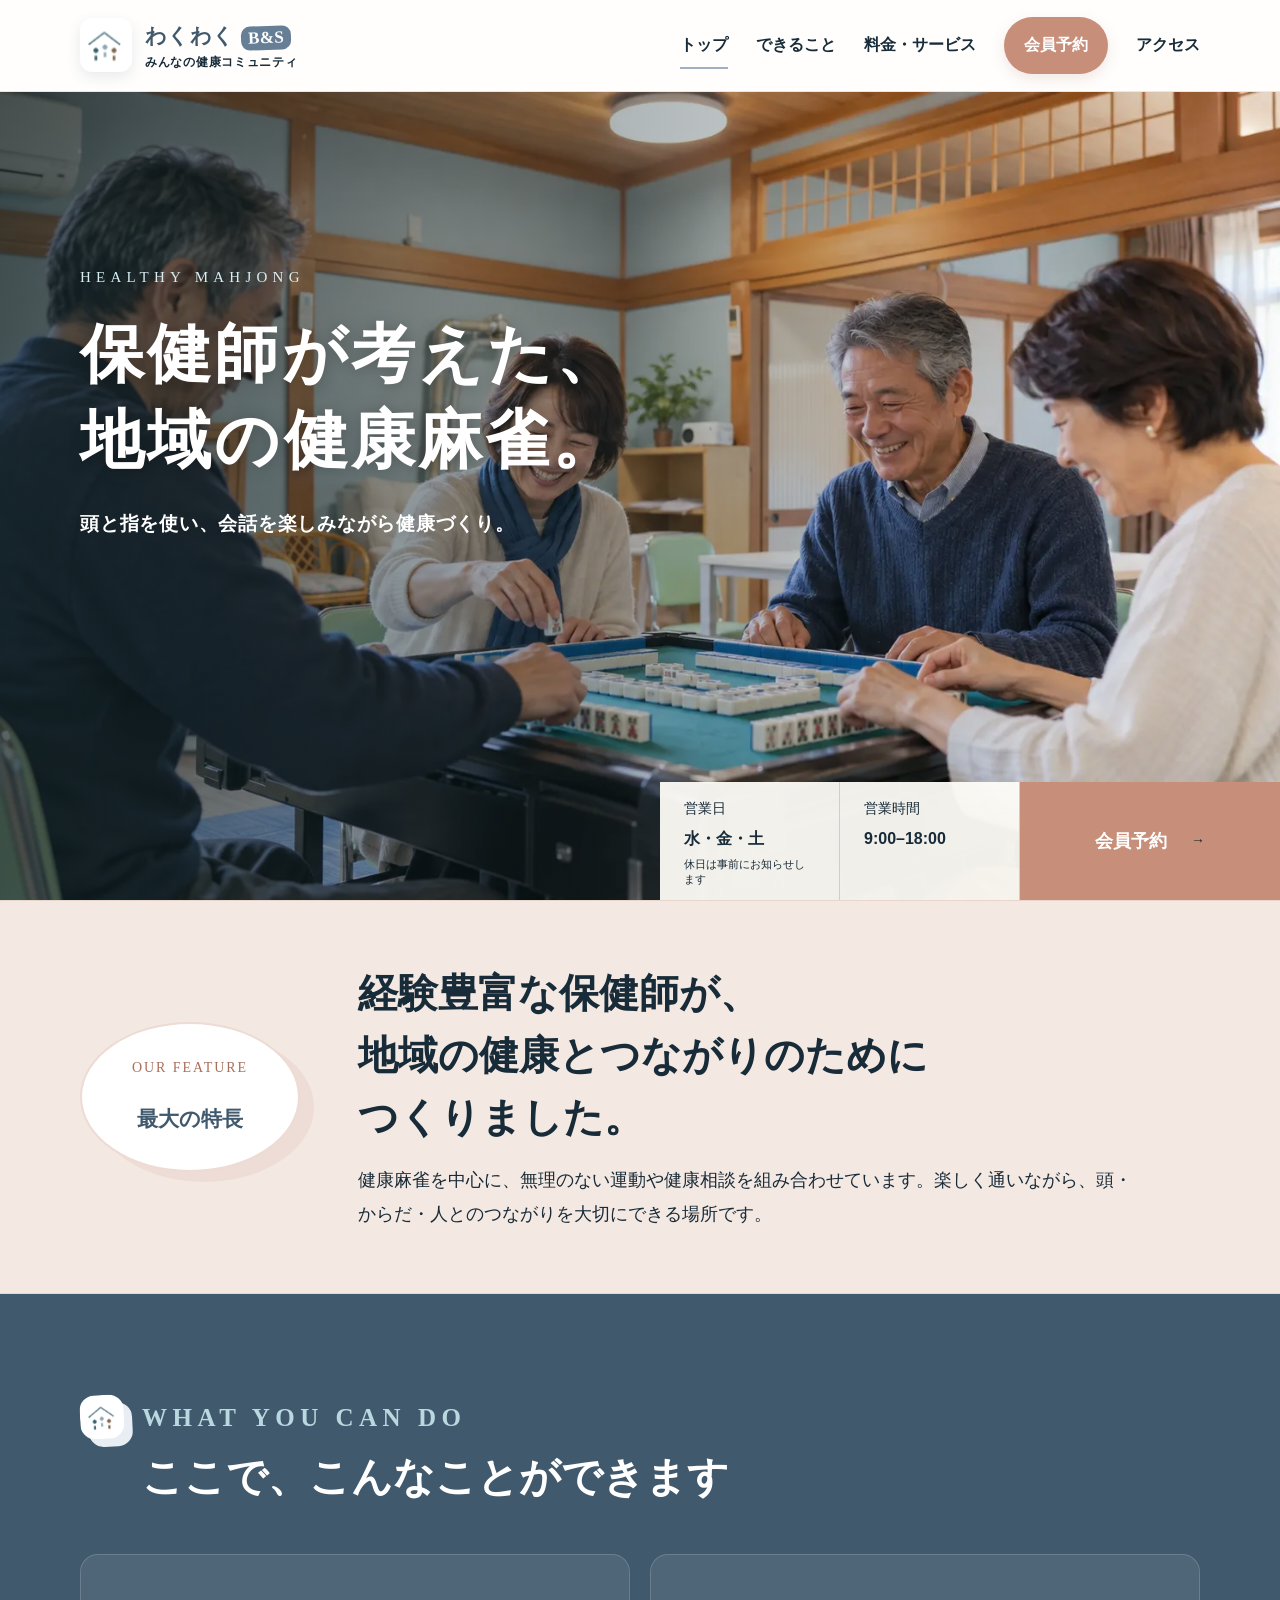
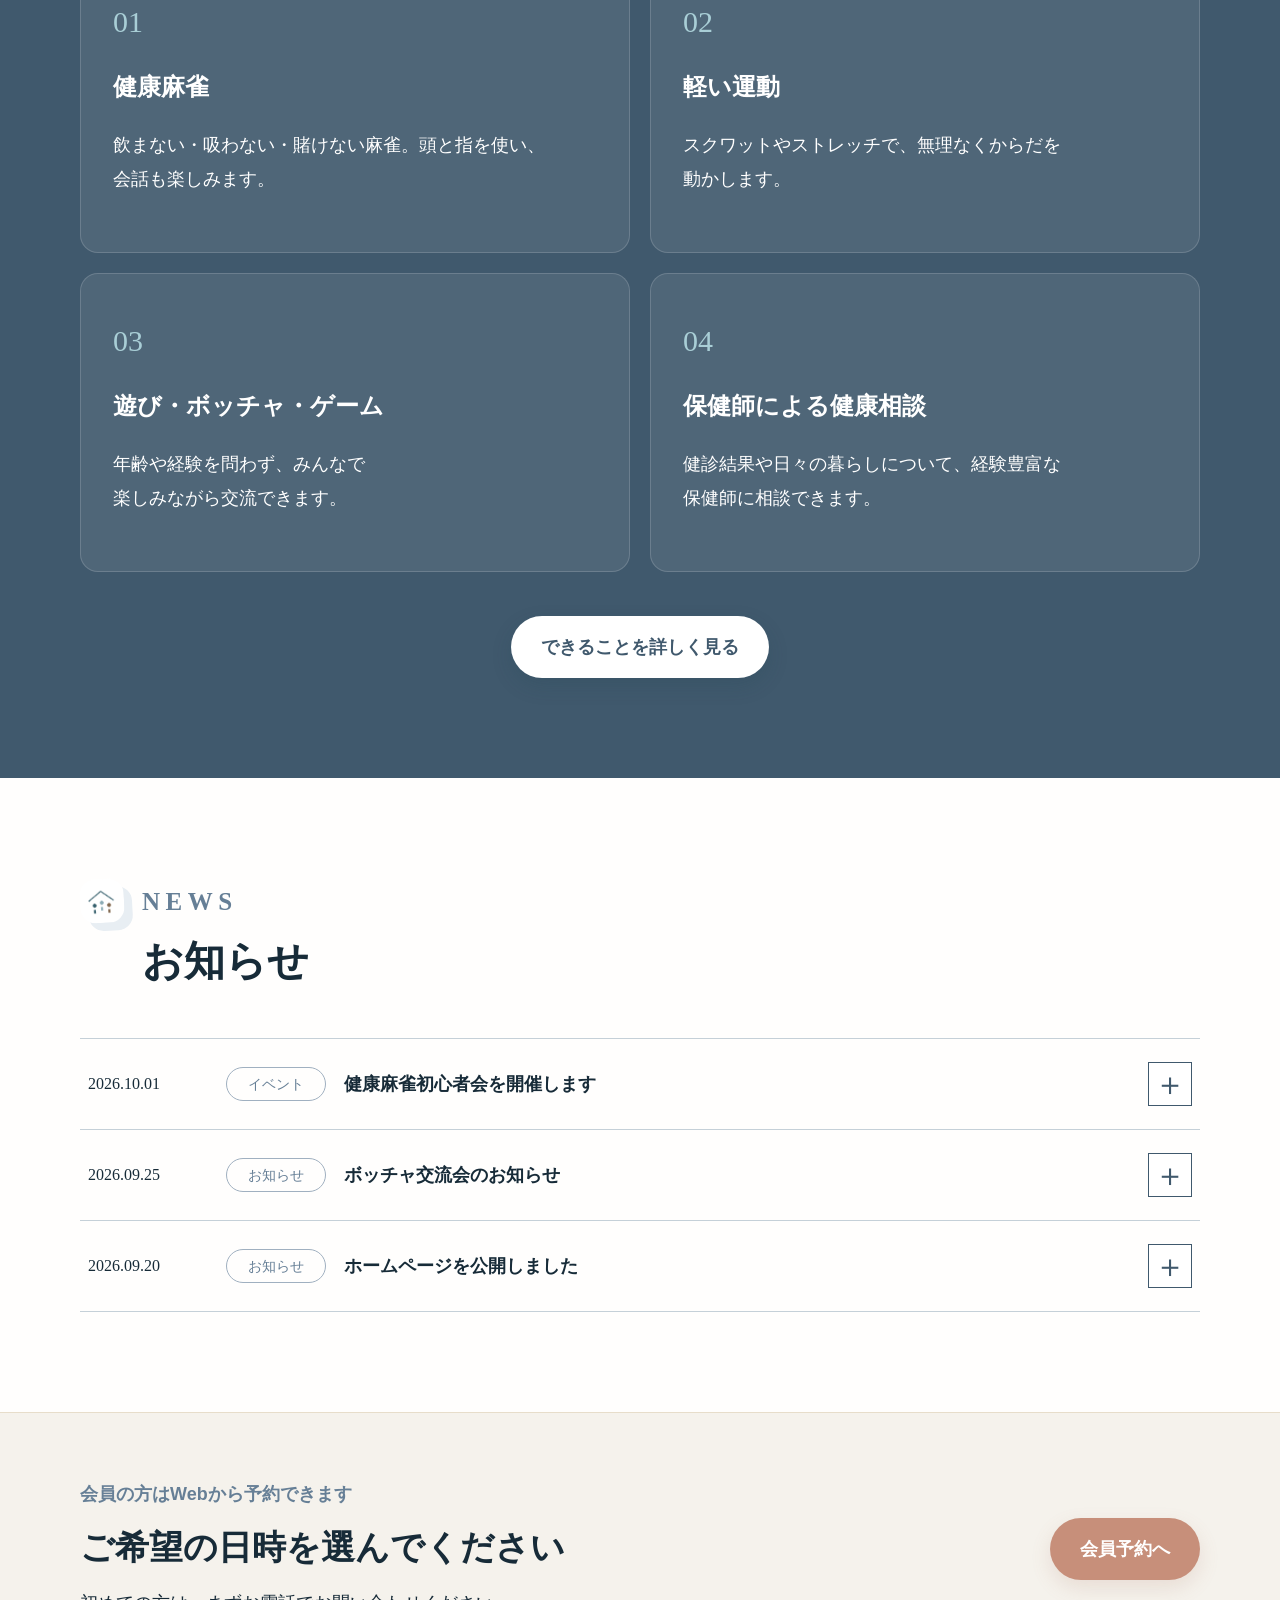
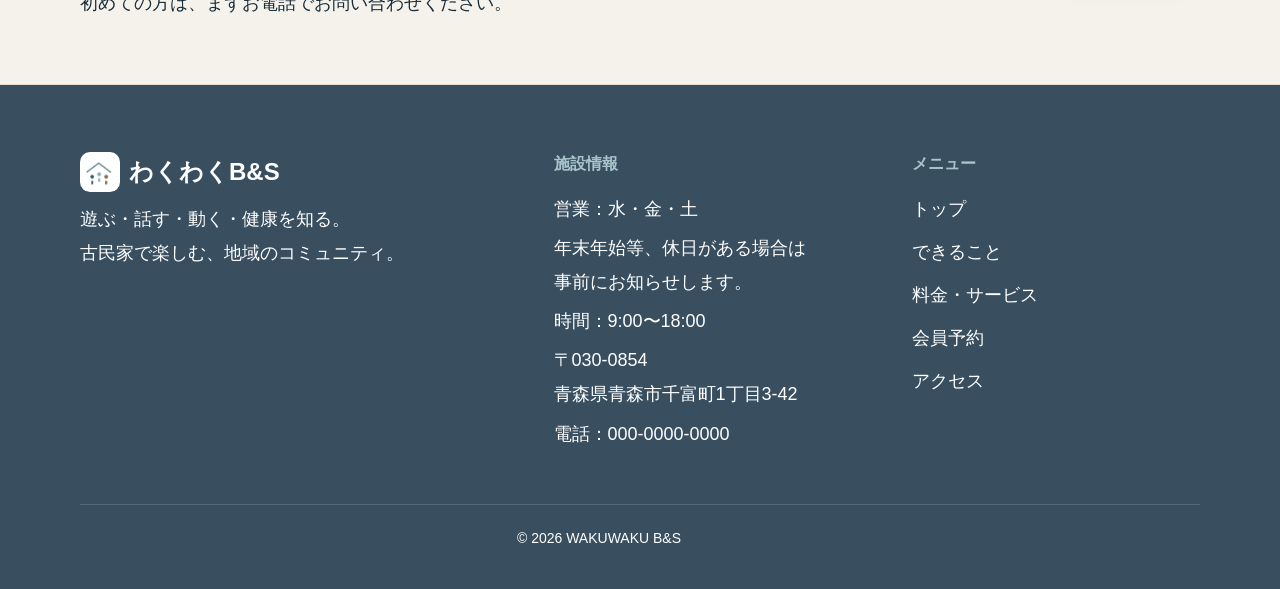
==== commit 8a408322: "v10" ====
--- a/index.html
+++ b/index.html
@@ -38,7 +38,7 @@
 						<p>ボッチャで楽しく、からだと心を元気に。</p></div>
 				</div>
 			<div class="hero-quick">
-					<div><span>営業日</span><strong>木・金・土</strong><small>休日は事前にお知らせします</small></div>
+					<div><span>営業日</span><strong>水・金・土</strong><small>休日は事前にお知らせします</small></div>
 					<div><span>営業時間</span><strong>9:00–18:00</strong></div>
 					<a href="reservation.html">会員予約 <span>→</span></a>
 				</div>
--- a/css/style.css
+++ b/css/style.css
@@ -671,10 +671,21 @@
 
 .price-grid {
     display: grid;
-    grid-template-columns:repeat(3, 1fr);
+    grid-template-columns:repeat(4, minmax(0, 1fr));
     gap: 20px;
     align-items: stretch;
     margin-bottom: 28px
+}
+
+.monthly-pass {
+    border-color: var(--blue) !important;
+    background: var(--blue-pale) !important
+}
+
+.monthly-price {
+    margin: 22px 0 0;
+    padding-top: 18px;
+    border-top: 1px solid var(--line)
 }
 
 .price-grid article {
@@ -722,6 +733,34 @@
 .price-grid small {
     font-family: inherit;
     font-size: 16px
+}
+
+.price-tier {
+    display: grid;
+    gap: 10px;
+    margin: 22px 0 0
+}
+
+.price-tier > div {
+    display: flex;
+    justify-content: space-between;
+    align-items: baseline;
+    gap: 18px;
+    padding-top: 10px;
+    border-top: 1px solid var(--line)
+}
+
+.price-tier dt {
+    font-size: 16px;
+    font-weight: 700;
+    color: var(--ink)
+}
+
+.price-tier dd {
+    margin: 0;
+    color: var(--blue-dark);
+    font-size: 22px;
+    font-weight: 800
 }
 
 .member-card {
@@ -1044,8 +1083,12 @@
         gap: 40px
     }
 
-    .activity-cards, .price-grid {
+    .activity-cards {
         grid-template-columns:1fr
+    }
+
+    .price-grid {
+        grid-template-columns:repeat(2, minmax(0, 1fr))
     }
 
     .price-grid article.recommended {
@@ -1232,13 +1275,7 @@
     }
 }
 
-@media (prefers-reduced-motion: reduce) {
-    *, *::before, *::after {
-        scroll-behavior: auto !important;
-        transition: none !important;
-        animation: none !important
-    }
-}
+
 
 /* Ver.2 visual refinement: soft blue identity, readable type, gentle accents */
 :root {
@@ -1397,7 +1434,7 @@
 }
 
 .activity-cards span {
-    font-size: 15px
+    font-size: 30px
 }
 
 .activity-cards p {
@@ -1890,14 +1927,6 @@
     height: auto
 }
 
-.access-map figcaption {
-    padding: 16px 20px;
-    font-size: 16px;
-    font-weight: 700;
-    color: var(--ink);
-    background: #fff
-}
-
 @media (max-width: 960px) {
     .access-layout {
         grid-template-columns:1fr
@@ -2072,6 +2101,56 @@
     display: block;
     color: var(--blue-deep);
     font-size: 19px
+}
+
+.price-guide {
+    display: grid;
+    grid-template-columns:repeat(2, minmax(0, 1fr));
+    gap: 20px;
+    margin-top: 26px
+}
+
+.price-guide section {
+    padding: 28px;
+    border: 1px solid var(--line);
+    border-radius: var(--radius);
+    background: #fff
+}
+
+.price-guide h2 {
+    margin: 0 0 16px;
+    color: var(--blue-deep);
+    font-size: 24px
+}
+
+.price-guide ul {
+    margin: 0;
+    padding-left: 1.35em
+}
+
+.price-guide li {
+    margin-top: 10px;
+    font-size: 17px;
+    line-height: 1.85
+}
+
+.price-guide li:first-child {
+    margin-top: 0
+}
+
+.price-guide .example {
+    display: block;
+    margin-top: 4px;
+    font-size: 15px
+}
+
+.price-guide .registration-fee {
+    padding: 12px 16px;
+    border-left: 5px solid var(--blue-dark);
+    border-radius: 6px;
+    background: var(--blue-pale);
+    color: var(--blue-deep);
+    font-size: 20px
 }
 
 .footer-tax {
@@ -2127,7 +2206,17 @@
     }
 }
 
+@media (max-width: 820px) {
+    .price-guide {
+        grid-template-columns:1fr
+    }
+}
+
 @media (max-width: 640px) {
+    .price-grid {
+        grid-template-columns:1fr
+    }
+
     .header-inner {
         padding-bottom: 10px
     }
@@ -2291,9 +2380,9 @@
 
 .price-tax {
     text-align: right;
-    font-size: 14px;
-    margin: 12px 0 0;
-    color: var(--muted)
+    font-size: 16px;
+    margin: -12px 0 0;
+    color: var(--ink)
 }
 
 @media (max-width: 960px) {
@@ -2350,11 +2439,7 @@
     }
 }
 
-@media (prefers-reduced-motion: reduce) {
-    .hero-slide {
-        transition: none
-    }
-}
+
 
 /* News: click or keyboard activation only */
 .news-item{cursor:auto}
@@ -2365,3 +2450,17 @@
 .news-detail:not([hidden]){display:block}
 .news-detail:not([hidden]) p{padding-block:18px 22px}
 @media(max-width:640px){.news-summary{grid-template-columns:100px 1fr 44px}.news-toggle{grid-column:3;grid-row:1/3}}
+
+/* Fixed page-top button */
+.page-top{position:fixed;right:24px;bottom:24px;z-index:80;width:72px;height:72px;display:flex;flex-direction:column;align-items:center;justify-content:center;gap:1px;border:1px solid rgba(255,255,255,.85);border-radius:50%;background:var(--blue-dark);color:#fff;box-shadow:0 5px 16px rgba(22,55,70,.22);cursor:pointer;opacity:0;visibility:hidden;pointer-events:none;transform:translateY(10px);transition:opacity .25s ease,transform .25s ease,visibility .25s ease,bottom .25s ease}
+.page-top.is-visible{opacity:1;visibility:visible;pointer-events:auto;transform:translateY(0)}
+.page-top.over-footer{bottom:78px}
+.page-top:hover{opacity:.82}
+.page-top:focus-visible{outline:3px solid var(--accent);outline-offset:4px}
+.page-top-arrow{width:25px;height:25px;border-top:5px solid currentColor;border-left:5px solid currentColor;transform:translateY(7px) rotate(45deg)}
+.page-top-label{font:400 19px/1 Arial,sans-serif;letter-spacing:.04em}
+.site-footer .copyright{padding-right:82px}
+/* Keep the current page marker visible on the reservation link. */
+.global-nav .header-reserve[aria-current="page"]::after{display:block;left:14px;right:14px;bottom:6px;background:#fff}
+@media(max-width:960px){.global-nav .header-reserve[aria-current="page"]::after{bottom:4px}}
+@media(max-width:640px){.page-top{right:12px;bottom:16px;width:56px;height:56px}.page-top.over-footer{bottom:70px}.page-top-arrow{width:19px;height:19px;border-width:4px;transform:translateY(5px) rotate(45deg)}.page-top-label{font-size:14px}.site-footer .copyright{padding-right:62px}.global-nav .header-reserve[aria-current="page"]{outline:2px solid var(--blue-deep);outline-offset:-2px}}
